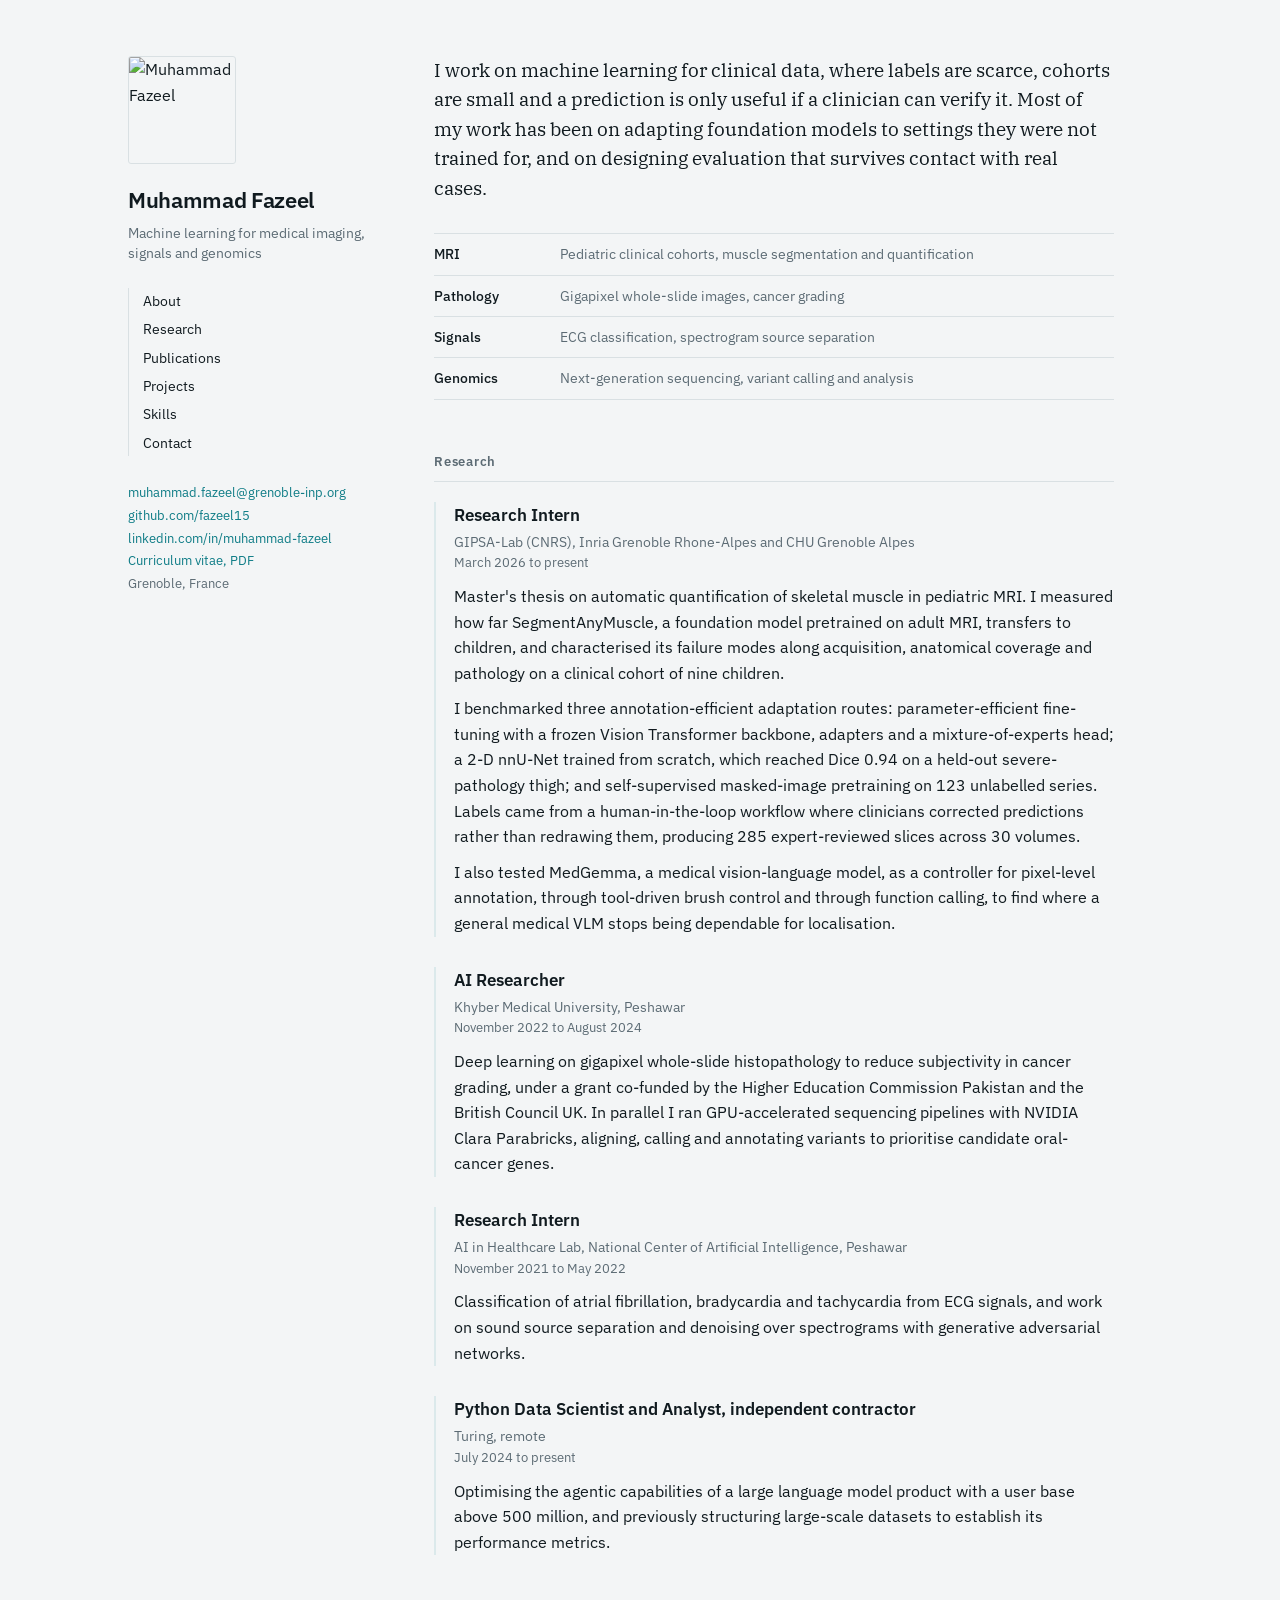
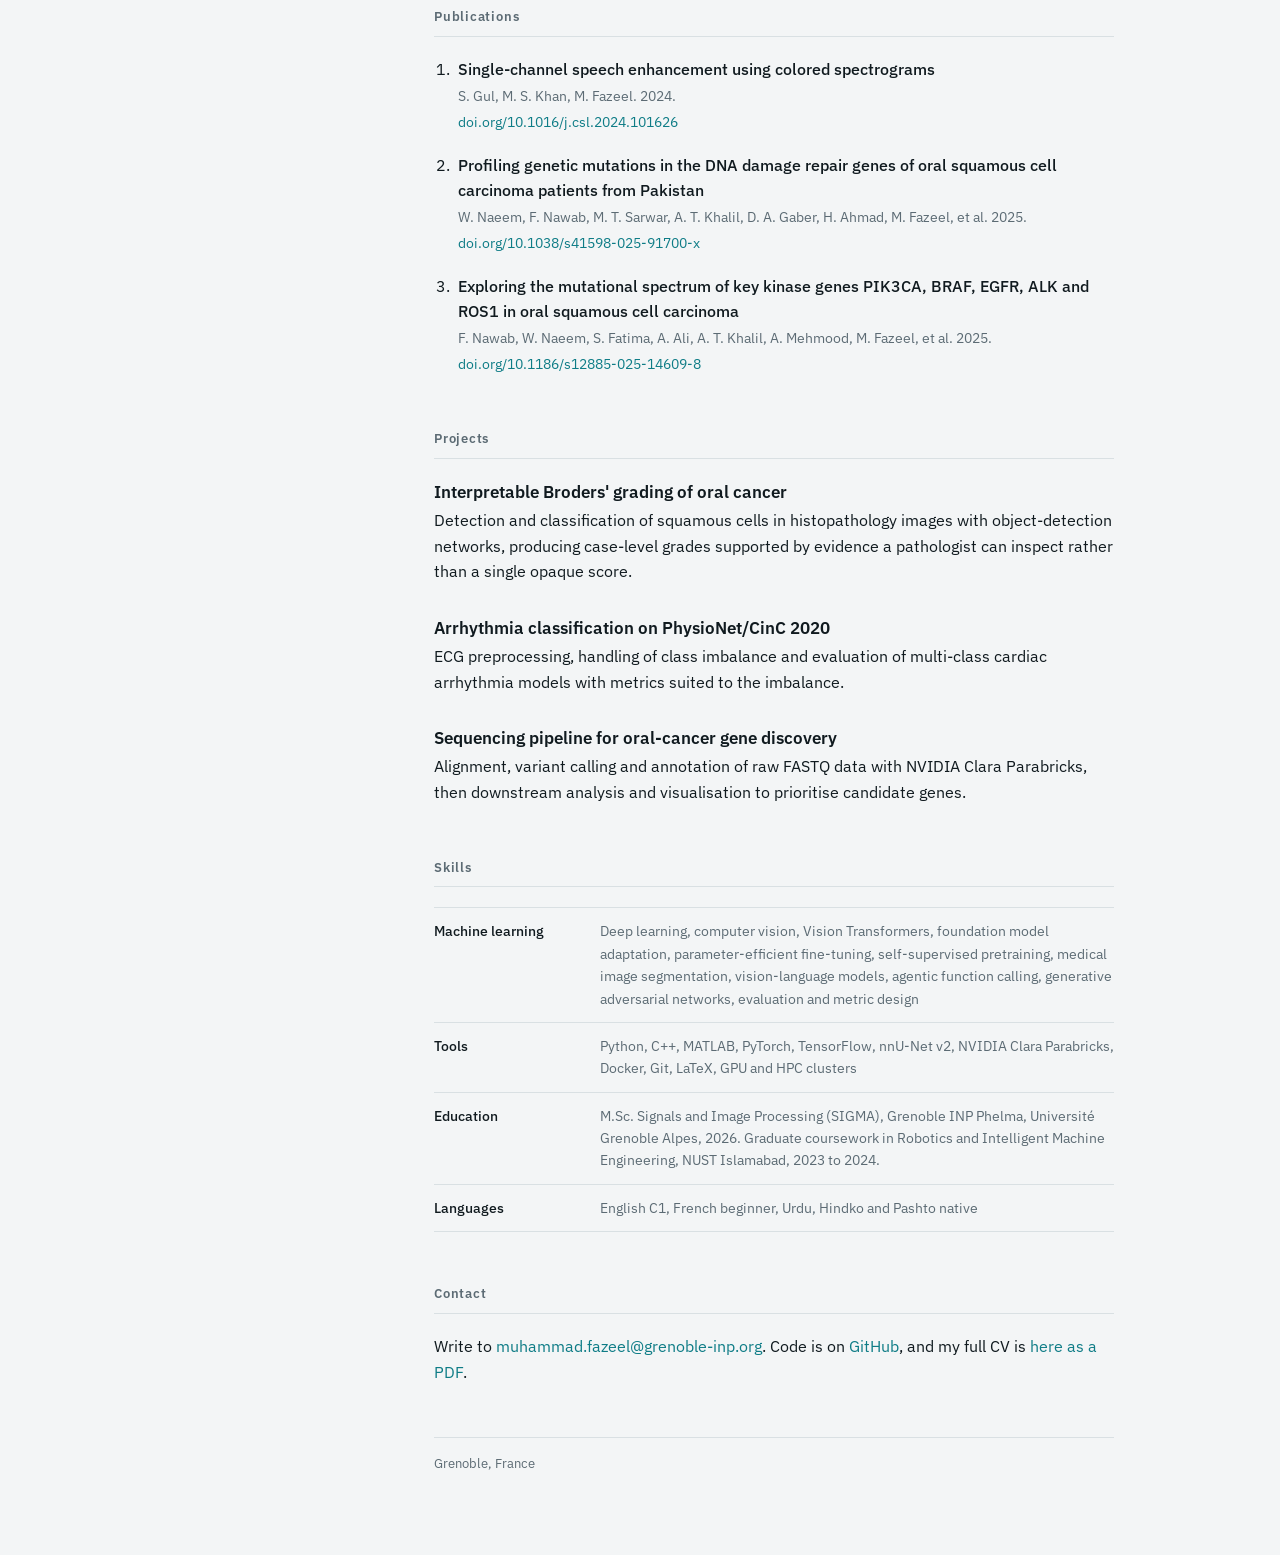
==== index.html @ aa350c7e "Add files via upload" ====
<!DOCTYPE html>
<html lang="en">
<head>
<meta charset="utf-8">
<meta name="viewport" content="width=device-width, initial-scale=1">
<title>Muhammad Fazeel</title>
<meta name="description" content="Muhammad Fazeel, machine learning researcher working on medical imaging, physiological signals and genomics.">
<link rel="icon" href="data:image/svg+xml,<svg xmlns='http://www.w3.org/2000/svg' viewBox='0 0 32 32'><rect width='32' height='32' rx='6' fill='%230e7c86'/><text x='16' y='22' font-family='system-ui' font-size='16' font-weight='600' fill='white' text-anchor='middle'>F</text></svg>">
<link rel="preconnect" href="https://fonts.googleapis.com">
<link rel="preconnect" href="https://fonts.gstatic.com" crossorigin>
<link href="https://fonts.googleapis.com/css2?family=IBM+Plex+Sans:wght@400;500;600&family=IBM+Plex+Serif:ital,wght@0,400;1,400&display=swap" rel="stylesheet">
<link rel="stylesheet" href="style.css">
</head>
<body>
<a class="skip" href="#main">Skip to content</a>

<div class="shell">

  <aside class="rail">
    <img class="portrait" src="assets/profile.png" alt="Muhammad Fazeel">
    <h1>Muhammad Fazeel</h1>
    <p class="role">Machine learning for medical imaging, signals and genomics</p>

    <nav aria-label="Sections">
      <a href="#about">About</a>
      <a href="#research">Research</a>
      <a href="#publications">Publications</a>
      <a href="#projects">Projects</a>
      <a href="#skills">Skills</a>
      <a href="#contact">Contact</a>
    </nav>

    <ul class="links">
      <li><a href="mailto:muhammad.fazeel@grenoble-inp.org">muhammad.fazeel@grenoble-inp.org</a></li>
      <li><a href="https://github.com/fazeel15">github.com/fazeel15</a></li>
      <li><a href="https://www.linkedin.com/in/muhammad-fazeel">linkedin.com/in/muhammad-fazeel</a></li>
      <li><a href="assets/CV_Muhammad_Fazeel.pdf">Curriculum vitae, PDF</a></li>
      <li class="place">Grenoble, France</li>
    </ul>
  </aside>

  <main id="main">

    <section id="about">
      <p class="lead">I work on machine learning for clinical data, where labels are scarce, cohorts are small and a prediction is only useful if a clinician can verify it. Most of my work has been on adapting foundation models to settings they were not trained for, and on designing evaluation that survives contact with real cases.</p>

      <dl class="modalities">
        <div><dt>MRI</dt><dd>Pediatric clinical cohorts, muscle segmentation and quantification</dd></div>
        <div><dt>Pathology</dt><dd>Gigapixel whole-slide images, cancer grading</dd></div>
        <div><dt>Signals</dt><dd>ECG classification, spectrogram source separation</dd></div>
        <div><dt>Genomics</dt><dd>Next-generation sequencing, variant calling and analysis</dd></div>
      </dl>
    </section>

    <section id="research">
      <h2>Research</h2>

      <article class="entry">
        <header>
          <h3>Research Intern</h3>
          <p class="where">GIPSA-Lab (CNRS), Inria Grenoble Rhone-Alpes and CHU Grenoble Alpes</p>
          <p class="when">March 2026 to present</p>
        </header>
        <p>Master's thesis on automatic quantification of skeletal muscle in pediatric MRI. I measured how far SegmentAnyMuscle, a foundation model pretrained on adult MRI, transfers to children, and characterised its failure modes along acquisition, anatomical coverage and pathology on a clinical cohort of nine children.</p>
        <p>I benchmarked three annotation-efficient adaptation routes: parameter-efficient fine-tuning with a frozen Vision Transformer backbone, adapters and a mixture-of-experts head; a 2-D nnU-Net trained from scratch, which reached Dice 0.94 on a held-out severe-pathology thigh; and self-supervised masked-image pretraining on 123 unlabelled series. Labels came from a human-in-the-loop workflow where clinicians corrected predictions rather than redrawing them, producing 285 expert-reviewed slices across 30 volumes.</p>
        <p>I also tested MedGemma, a medical vision-language model, as a controller for pixel-level annotation, through tool-driven brush control and through function calling, to find where a general medical VLM stops being dependable for localisation.</p>
      </article>

      <article class="entry">
        <header>
          <h3>AI Researcher</h3>
          <p class="where">Khyber Medical University, Peshawar</p>
          <p class="when">November 2022 to August 2024</p>
        </header>
        <p>Deep learning on gigapixel whole-slide histopathology to reduce subjectivity in cancer grading, under a grant co-funded by the Higher Education Commission Pakistan and the British Council UK. In parallel I ran GPU-accelerated sequencing pipelines with NVIDIA Clara Parabricks, aligning, calling and annotating variants to prioritise candidate oral-cancer genes.</p>
      </article>

      <article class="entry">
        <header>
          <h3>Research Intern</h3>
          <p class="where">AI in Healthcare Lab, National Center of Artificial Intelligence, Peshawar</p>
          <p class="when">November 2021 to May 2022</p>
        </header>
        <p>Classification of atrial fibrillation, bradycardia and tachycardia from ECG signals, and work on sound source separation and denoising over spectrograms with generative adversarial networks.</p>
      </article>

      <article class="entry">
        <header>
          <h3>Python Data Scientist and Analyst, independent contractor</h3>
          <p class="where">Turing, remote</p>
          <p class="when">July 2024 to present</p>
        </header>
        <p>Optimising the agentic capabilities of a large language model product with a user base above 500 million, and previously structuring large-scale datasets to establish its performance metrics.</p>
      </article>
    </section>

    <section id="publications">
      <h2>Publications</h2>
      <ol class="pubs">
        <li>
          <p class="title">Single-channel speech enhancement using colored spectrograms</p>
          <p class="meta">S. Gul, M. S. Khan, M. Fazeel. 2024.</p>
          <a href="https://doi.org/10.1016/j.csl.2024.101626">doi.org/10.1016/j.csl.2024.101626</a>
        </li>
        <li>
          <p class="title">Profiling genetic mutations in the DNA damage repair genes of oral squamous cell carcinoma patients from Pakistan</p>
          <p class="meta">W. Naeem, F. Nawab, M. T. Sarwar, A. T. Khalil, D. A. Gaber, H. Ahmad, M. Fazeel, et al. 2025.</p>
          <a href="https://doi.org/10.1038/s41598-025-91700-x">doi.org/10.1038/s41598-025-91700-x</a>
        </li>
        <li>
          <p class="title">Exploring the mutational spectrum of key kinase genes PIK3CA, BRAF, EGFR, ALK and ROS1 in oral squamous cell carcinoma</p>
          <p class="meta">F. Nawab, W. Naeem, S. Fatima, A. Ali, A. T. Khalil, A. Mehmood, M. Fazeel, et al. 2025.</p>
          <a href="https://doi.org/10.1186/s12885-025-14609-8">doi.org/10.1186/s12885-025-14609-8</a>
        </li>
      </ol>
    </section>

    <section id="projects">
      <h2>Projects</h2>
      <div class="entry">
        <h3>Interpretable Broders' grading of oral cancer</h3>
        <p>Detection and classification of squamous cells in histopathology images with object-detection networks, producing case-level grades supported by evidence a pathologist can inspect rather than a single opaque score.</p>
      </div>
      <div class="entry">
        <h3>Arrhythmia classification on PhysioNet/CinC 2020</h3>
        <p>ECG preprocessing, handling of class imbalance and evaluation of multi-class cardiac arrhythmia models with metrics suited to the imbalance.</p>
      </div>
      <div class="entry">
        <h3>Sequencing pipeline for oral-cancer gene discovery</h3>
        <p>Alignment, variant calling and annotation of raw FASTQ data with NVIDIA Clara Parabricks, then downstream analysis and visualisation to prioritise candidate genes.</p>
      </div>
    </section>

    <section id="skills">
      <h2>Skills</h2>
      <dl class="skills">
        <div>
          <dt>Machine learning</dt>
          <dd>Deep learning, computer vision, Vision Transformers, foundation model adaptation, parameter-efficient fine-tuning, self-supervised pretraining, medical image segmentation, vision-language models, agentic function calling, generative adversarial networks, evaluation and metric design</dd>
        </div>
        <div>
          <dt>Tools</dt>
          <dd>Python, C++, MATLAB, PyTorch, TensorFlow, nnU-Net v2, NVIDIA Clara Parabricks, Docker, Git, LaTeX, GPU and HPC clusters</dd>
        </div>
        <div>
          <dt>Education</dt>
          <dd>M.Sc. Signals and Image Processing (SIGMA), Grenoble INP Phelma, Université Grenoble Alpes, 2026. Graduate coursework in Robotics and Intelligent Machine Engineering, NUST Islamabad, 2023 to 2024.</dd>
        </div>
        <div>
          <dt>Languages</dt>
          <dd>English C1, French beginner, Urdu, Hindko and Pashto native</dd>
        </div>
      </dl>
    </section>

    <section id="contact">
      <h2>Contact</h2>
      <p>Write to <a href="mailto:muhammad.fazeel@grenoble-inp.org">muhammad.fazeel@grenoble-inp.org</a>. Code is on <a href="https://github.com/fazeel15">GitHub</a>, and my full CV is <a href="assets/CV_Muhammad_Fazeel.pdf">here as a PDF</a>.</p>
    </section>

    <footer>
      <p>Grenoble, France</p>
    </footer>

  </main>
</div>
</body>
</html>
---- style.css ----
:root {
  --bg: #f3f5f6;
  --surface: #ffffff;
  --ink: #101a1f;
  --muted: #5c6b74;
  --line: #d9e0e3;
  --accent: #0e7c86;
  --accent-wash: rgba(14, 124, 134, 0.10);
  --measure: 68ch;
}

@media (prefers-color-scheme: dark) {
  :root {
    --bg: #0c1216;
    --surface: #121b21;
    --ink: #e4ecf0;
    --muted: #92a3ad;
    --line: #1e2a32;
    --accent: #45bec4;
    --accent-wash: rgba(69, 190, 196, 0.12);
  }
}

* { box-sizing: border-box; }

html { scroll-behavior: smooth; }
@media (prefers-reduced-motion: reduce) { html { scroll-behavior: auto; } }

body {
  margin: 0;
  background: var(--bg);
  color: var(--ink);
  font-family: "IBM Plex Sans", system-ui, -apple-system, "Segoe UI", sans-serif;
  font-size: 16px;
  line-height: 1.6;
  -webkit-font-smoothing: antialiased;
}

a { color: var(--accent); text-decoration: none; }
a:hover { text-decoration: underline; }
a:focus-visible, .skip:focus {
  outline: 2px solid var(--accent);
  outline-offset: 3px;
  border-radius: 2px;
}

.skip {
  position: absolute;
  left: -9999px;
}
.skip:focus {
  left: 12px;
  top: 12px;
  background: var(--surface);
  padding: 8px 12px;
  z-index: 10;
}

.shell {
  display: grid;
  grid-template-columns: 250px minmax(0, 1fr);
  gap: 56px;
  max-width: 1080px;
  margin: 0 auto;
  padding: 56px 28px 80px;
}

/* Rail */

.rail { position: sticky; top: 56px; align-self: start; }

.portrait {
  width: 108px;
  height: 108px;
  object-fit: cover;
  object-position: center 18%;
  border-radius: 3px;
  border: 1px solid var(--line);
  display: block;
  margin-bottom: 18px;
}

.rail h1 {
  font-size: 22px;
  font-weight: 600;
  letter-spacing: -0.015em;
  margin: 0 0 6px;
}

.rail .role {
  margin: 0 0 24px;
  color: var(--muted);
  font-size: 14px;
  line-height: 1.45;
}

.rail nav {
  display: flex;
  flex-direction: column;
  gap: 2px;
  border-left: 1px solid var(--line);
  padding-left: 14px;
  margin-bottom: 26px;
}
.rail nav a {
  color: var(--ink);
  font-size: 14px;
  padding: 2px 0;
}
.rail nav a:hover { color: var(--accent); text-decoration: none; }

.links {
  list-style: none;
  margin: 0;
  padding: 0;
  font-size: 13px;
  line-height: 1.75;
  word-break: break-word;
}
.links .place { color: var(--muted); }

/* Main */

main { max-width: var(--measure); }

section { margin-bottom: 52px; }

h2 {
  font-size: 13px;
  font-weight: 600;
  letter-spacing: 0.06em;
  color: var(--muted);
  margin: 0 0 20px;
  padding-bottom: 8px;
  border-bottom: 1px solid var(--line);
}

.lead {
  font-family: "IBM Plex Serif", Georgia, serif;
  font-size: 19px;
  line-height: 1.55;
  margin: 0 0 30px;
}

.modalities { margin: 0; }
.modalities > div {
  display: grid;
  grid-template-columns: 110px minmax(0, 1fr);
  gap: 16px;
  padding: 9px 0;
  border-top: 1px solid var(--line);
}
.modalities > div:last-child { border-bottom: 1px solid var(--line); }
.modalities dt { font-weight: 500; font-size: 14px; }
.modalities dd {
  margin: 0;
  color: var(--muted);
  font-size: 14px;
}

.entry { margin-bottom: 30px; }
.entry h3 {
  font-size: 17px;
  font-weight: 600;
  margin: 0 0 2px;
}
.entry .where { margin: 0; font-size: 14px; color: var(--muted); }
.entry .when {
  margin: 0 0 10px;
  font-size: 13px;
  color: var(--muted);
}
.entry p:not(.where):not(.when) { margin: 0 0 10px; }

#research .entry {
  border-left: 2px solid var(--accent-wash);
  padding-left: 18px;
}

.pubs { margin: 0; padding-left: 20px; }
.pubs li { margin-bottom: 18px; padding-left: 4px; }
.pubs .title { margin: 0; font-weight: 500; }
.pubs .meta { margin: 2px 0 2px; color: var(--muted); font-size: 14px; }
.pubs a { font-size: 14px; word-break: break-word; }

.skills { margin: 0; }
.skills > div {
  display: grid;
  grid-template-columns: 150px minmax(0, 1fr);
  gap: 16px;
  padding: 12px 0;
  border-top: 1px solid var(--line);
}
.skills > div:last-child { border-bottom: 1px solid var(--line); }
.skills dt { font-weight: 500; font-size: 14px; }
.skills dd { margin: 0; font-size: 14px; color: var(--muted); }

footer {
  border-top: 1px solid var(--line);
  padding-top: 16px;
  color: var(--muted);
  font-size: 13px;
}
footer p { margin: 0; }

@media (max-width: 800px) {
  .shell {
    grid-template-columns: 1fr;
    gap: 36px;
    padding: 32px 22px 56px;
  }
  .rail { position: static; }
  .rail nav {
    flex-direction: row;
    flex-wrap: wrap;
    gap: 6px 16px;
    border-left: 0;
    border-top: 1px solid var(--line);
    border-bottom: 1px solid var(--line);
    padding: 10px 0;
  }
  .modalities > div,
  .skills > div { grid-template-columns: 1fr; gap: 2px; }
  .lead { font-size: 17.5px; }
}
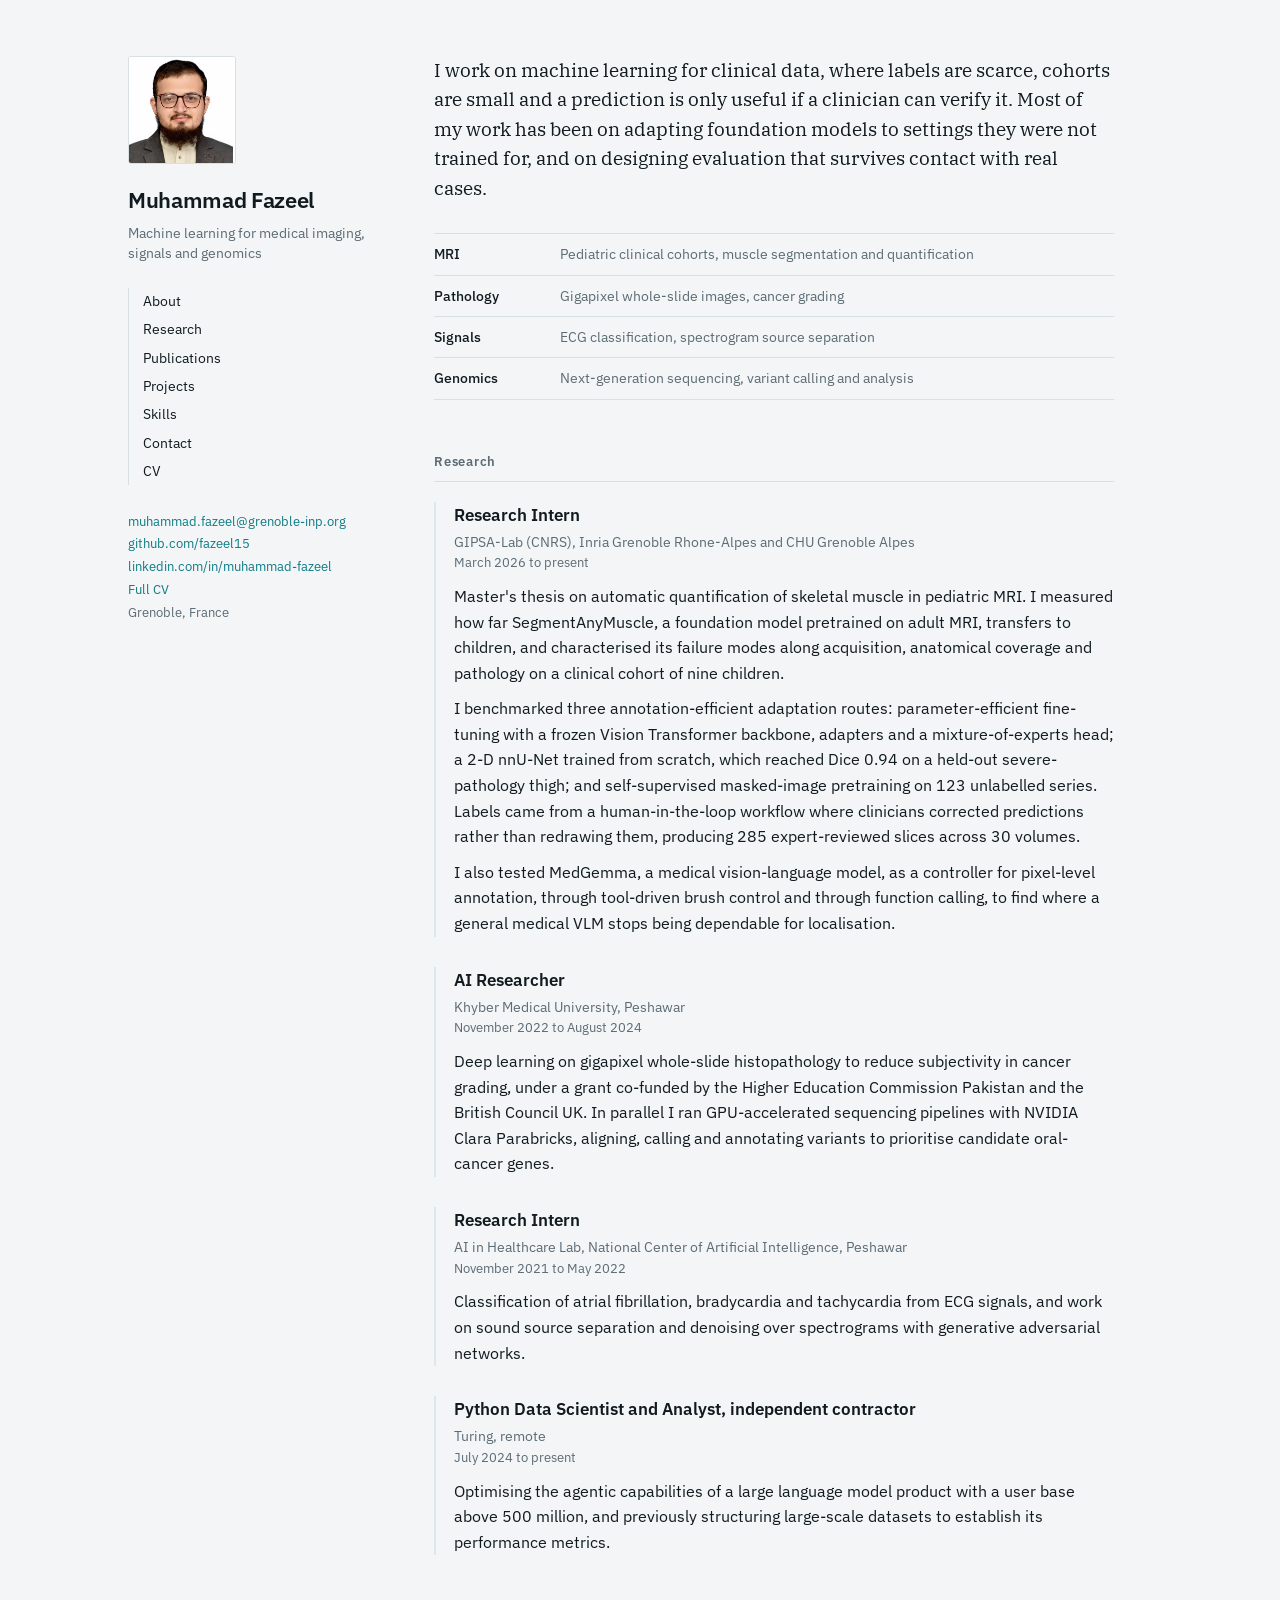
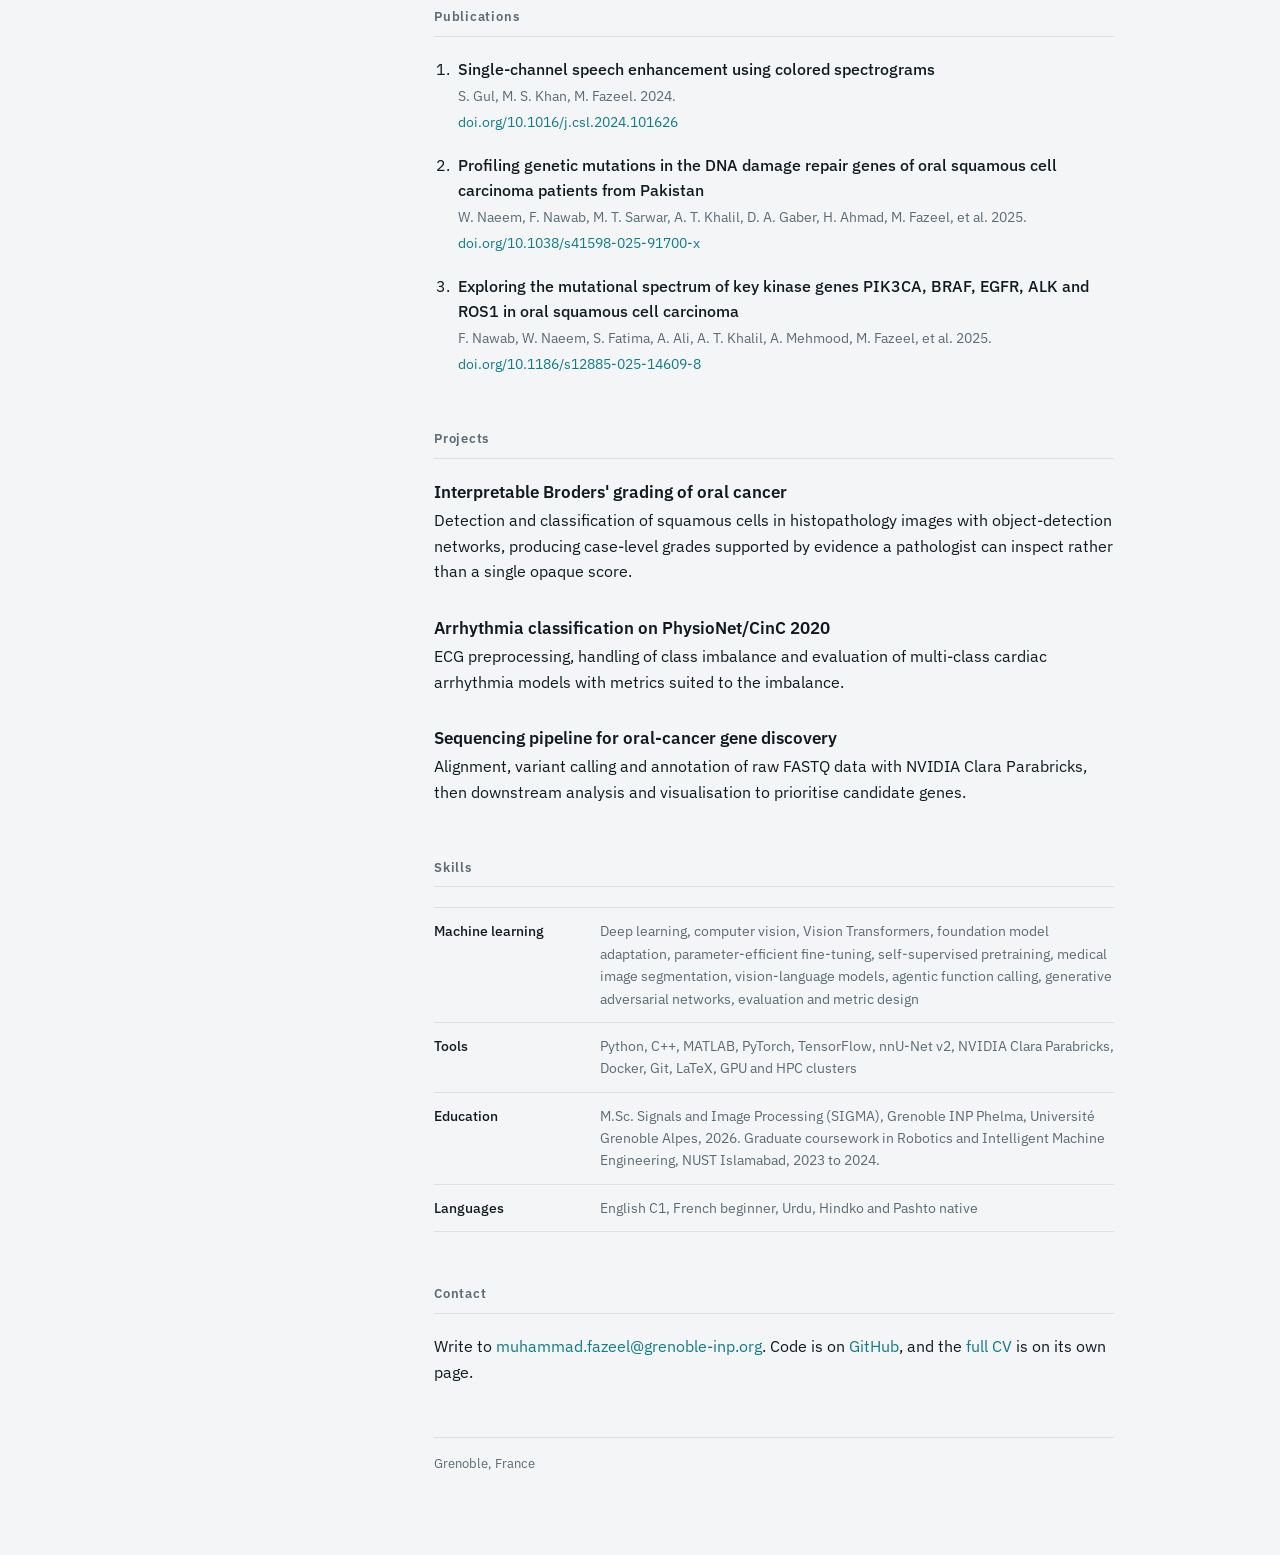
==== commit dd368935: "Add files via upload" ====
--- a/index.html
+++ b/index.html
@@ -17,7 +17,7 @@
 <div class="shell">
 
   <aside class="rail">
-    <img class="portrait" src="assets/profile.png" alt="Muhammad Fazeel">
+    <img class="portrait" src="profile.png" alt="Muhammad Fazeel">
     <h1>Muhammad Fazeel</h1>
     <p class="role">Machine learning for medical imaging, signals and genomics</p>
 
@@ -28,13 +28,14 @@
       <a href="#projects">Projects</a>
       <a href="#skills">Skills</a>
       <a href="#contact">Contact</a>
+      <a href="cv.html">CV</a>
     </nav>
 
     <ul class="links">
       <li><a href="mailto:muhammad.fazeel@grenoble-inp.org">muhammad.fazeel@grenoble-inp.org</a></li>
       <li><a href="https://github.com/fazeel15">github.com/fazeel15</a></li>
       <li><a href="https://www.linkedin.com/in/muhammad-fazeel">linkedin.com/in/muhammad-fazeel</a></li>
-      <li><a href="assets/CV_Muhammad_Fazeel.pdf">Curriculum vitae, PDF</a></li>
+      <li><a href="cv.html">Full CV</a></li>
       <li class="place">Grenoble, France</li>
     </ul>
   </aside>
@@ -155,7 +156,7 @@
 
     <section id="contact">
       <h2>Contact</h2>
-      <p>Write to <a href="mailto:muhammad.fazeel@grenoble-inp.org">muhammad.fazeel@grenoble-inp.org</a>. Code is on <a href="https://github.com/fazeel15">GitHub</a>, and my full CV is <a href="assets/CV_Muhammad_Fazeel.pdf">here as a PDF</a>.</p>
+      <p>Write to <a href="mailto:muhammad.fazeel@grenoble-inp.org">muhammad.fazeel@grenoble-inp.org</a>. Code is on <a href="https://github.com/fazeel15">GitHub</a>, and the <a href="cv.html">full CV</a> is on its own page.</p>
     </section>
 
     <footer>
--- a/style.css
+++ b/style.css
@@ -223,3 +223,92 @@
   .skills > div { grid-template-columns: 1fr; gap: 2px; }
   .lead { font-size: 17.5px; }
 }
+
+/* ---- CV page ---- */
+
+.paper {
+  max-width: 800px;
+  margin: 0 auto;
+  padding: 48px 28px 72px;
+}
+
+.back { margin: 0 0 28px; font-size: 13px; }
+
+.cv-head {
+  border-bottom: 2px solid var(--accent);
+  padding-bottom: 14px;
+  margin-bottom: 30px;
+}
+.cv-head h1 {
+  margin: 0;
+  font-size: 30px;
+  font-weight: 600;
+  letter-spacing: -0.02em;
+}
+.cv-head .role { margin: 4px 0 12px; color: var(--muted); font-size: 15px; }
+
+.cv-contact {
+  list-style: none;
+  display: flex;
+  flex-wrap: wrap;
+  gap: 4px 20px;
+  margin: 0;
+  padding: 0;
+  font-size: 13.5px;
+  color: var(--muted);
+}
+
+.cv-page main { max-width: none; }
+.cv-page section { margin-bottom: 38px; }
+
+.cv-entry { margin-bottom: 22px; }
+.cv-entry-head {
+  display: flex;
+  justify-content: space-between;
+  align-items: baseline;
+  gap: 18px;
+  flex-wrap: wrap;
+}
+.cv-entry h3 {
+  font-size: 16.5px;
+  font-weight: 600;
+  margin: 0;
+}
+.cv-entry .when { margin: 0; font-size: 13px; color: var(--muted); white-space: nowrap; }
+.cv-entry .where { margin: 2px 0 8px; font-size: 14px; color: var(--muted); }
+.cv-entry ul { margin: 0; padding-left: 18px; }
+.cv-entry li { margin-bottom: 6px; }
+.cv-entry > p { margin: 4px 0 0; }
+
+.certs { margin: 0; padding-left: 18px; }
+.certs li { margin-bottom: 5px; }
+
+.print-hint {
+  margin-top: 36px;
+  padding-top: 14px;
+  border-top: 1px solid var(--line);
+  font-size: 13px;
+  color: var(--muted);
+}
+
+@media (max-width: 800px) {
+  .paper { padding: 28px 22px 48px; }
+  .cv-head h1 { font-size: 25px; }
+}
+
+@media print {
+  :root {
+    --bg: #ffffff;
+    --surface: #ffffff;
+    --ink: #000000;
+    --muted: #444444;
+    --line: #bbbbbb;
+    --accent: #0e7c86;
+  }
+  body { font-size: 10.5pt; line-height: 1.4; }
+  .paper { max-width: none; padding: 0; }
+  .back, .print-hint, .skip { display: none; }
+  a { color: #000; }
+  section, .cv-entry { break-inside: avoid; }
+  h2 { break-after: avoid; }
+}
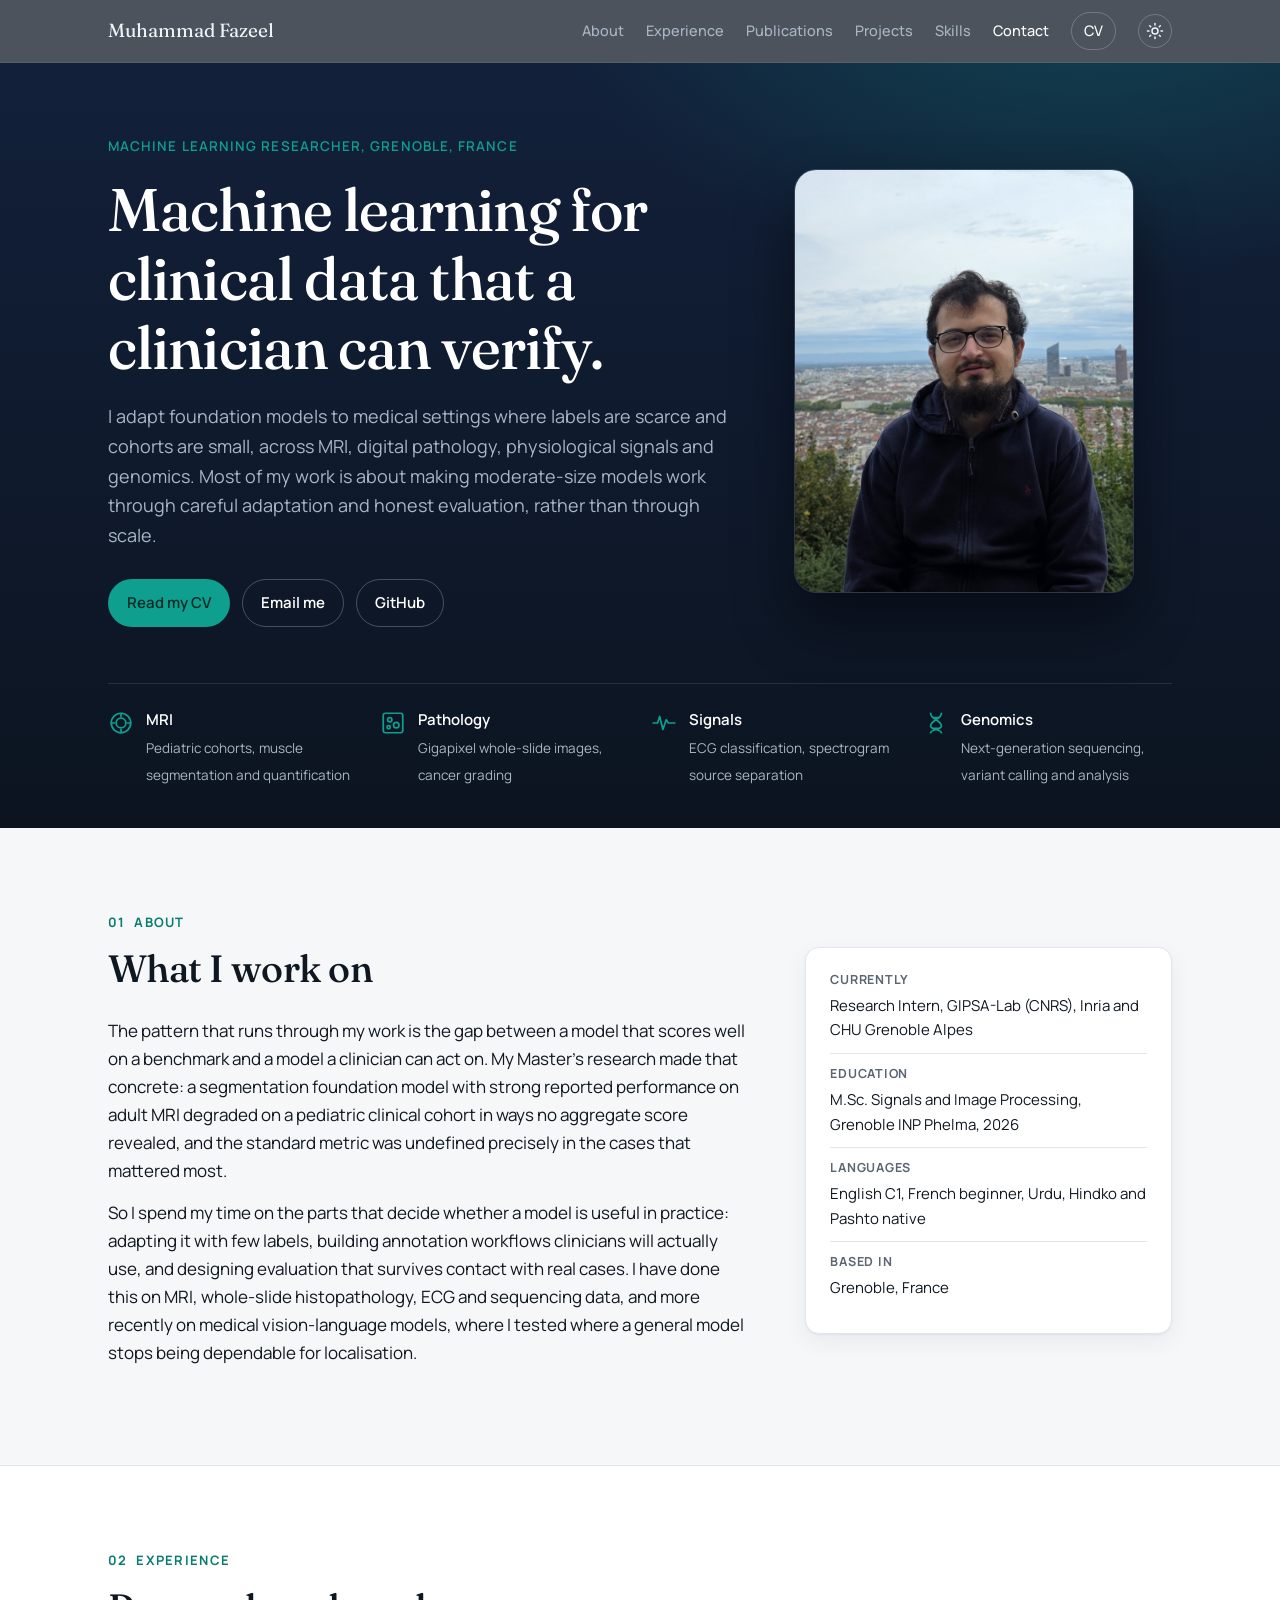
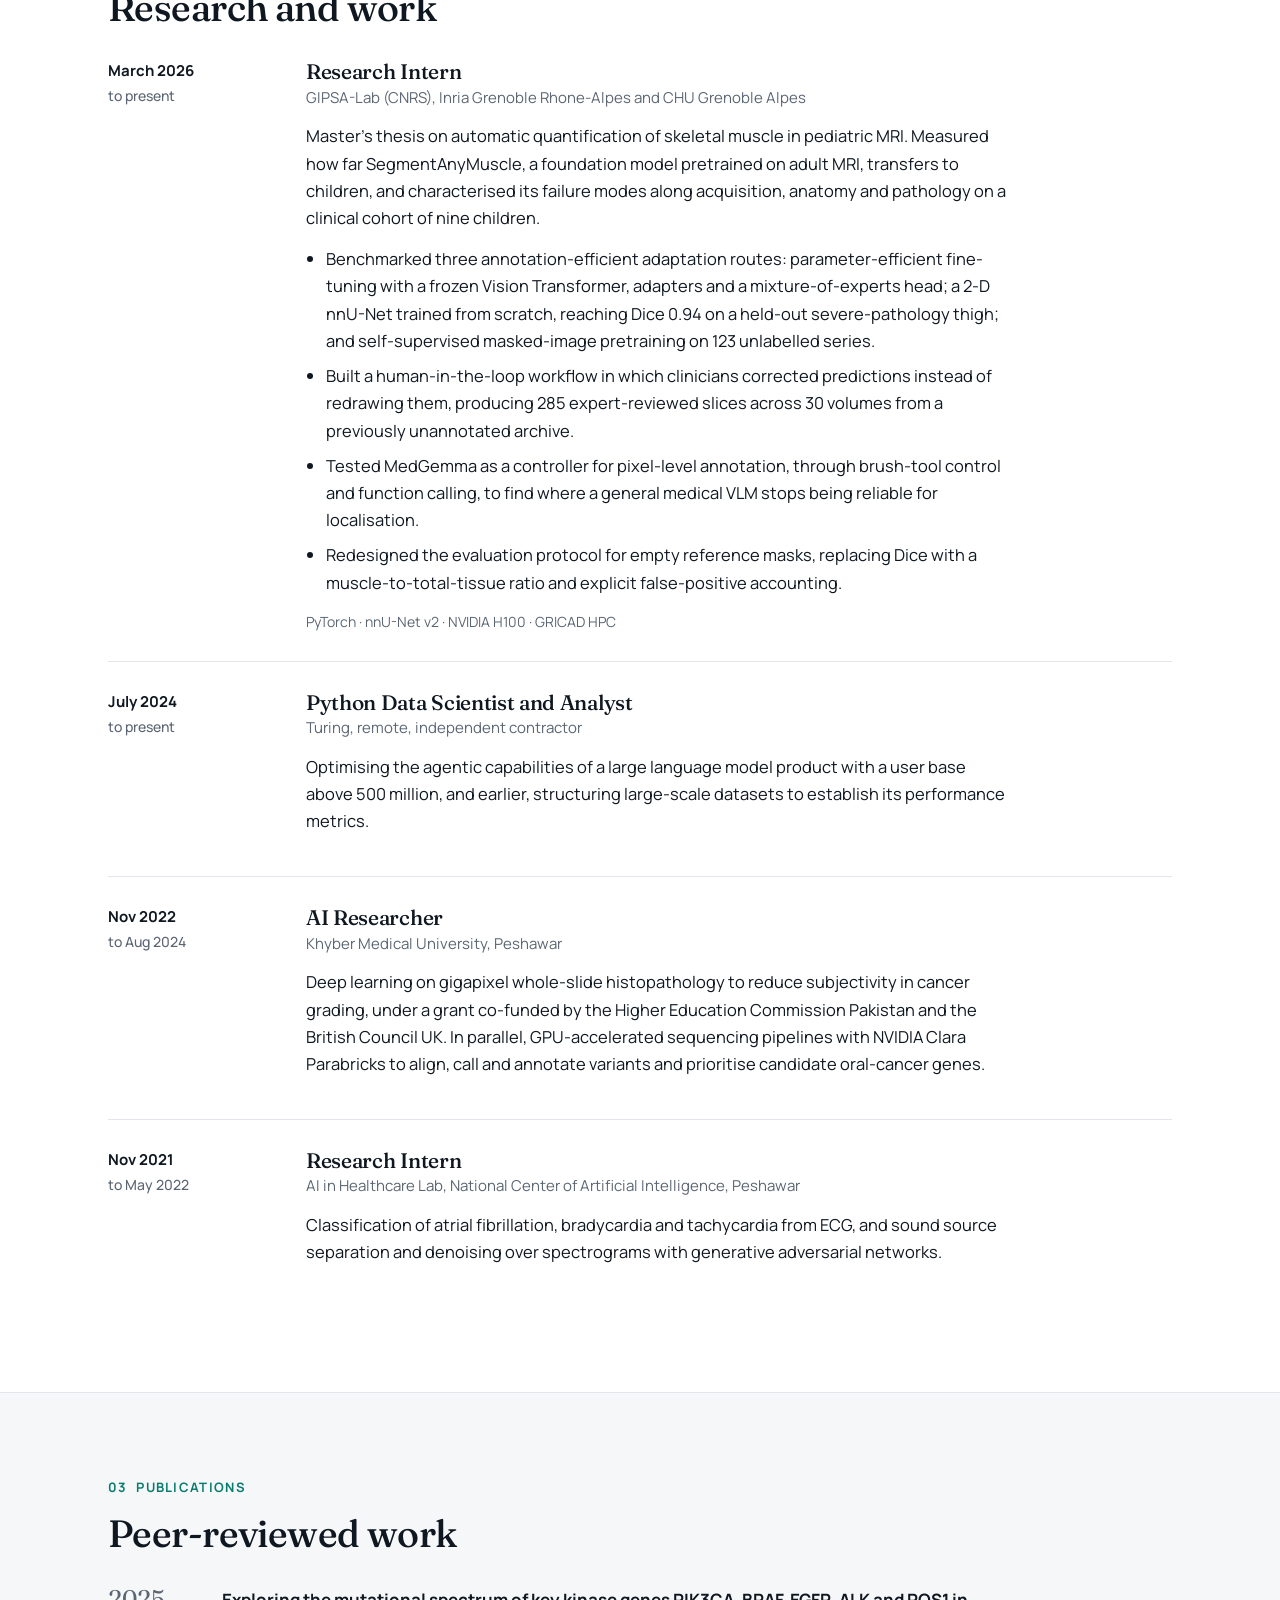
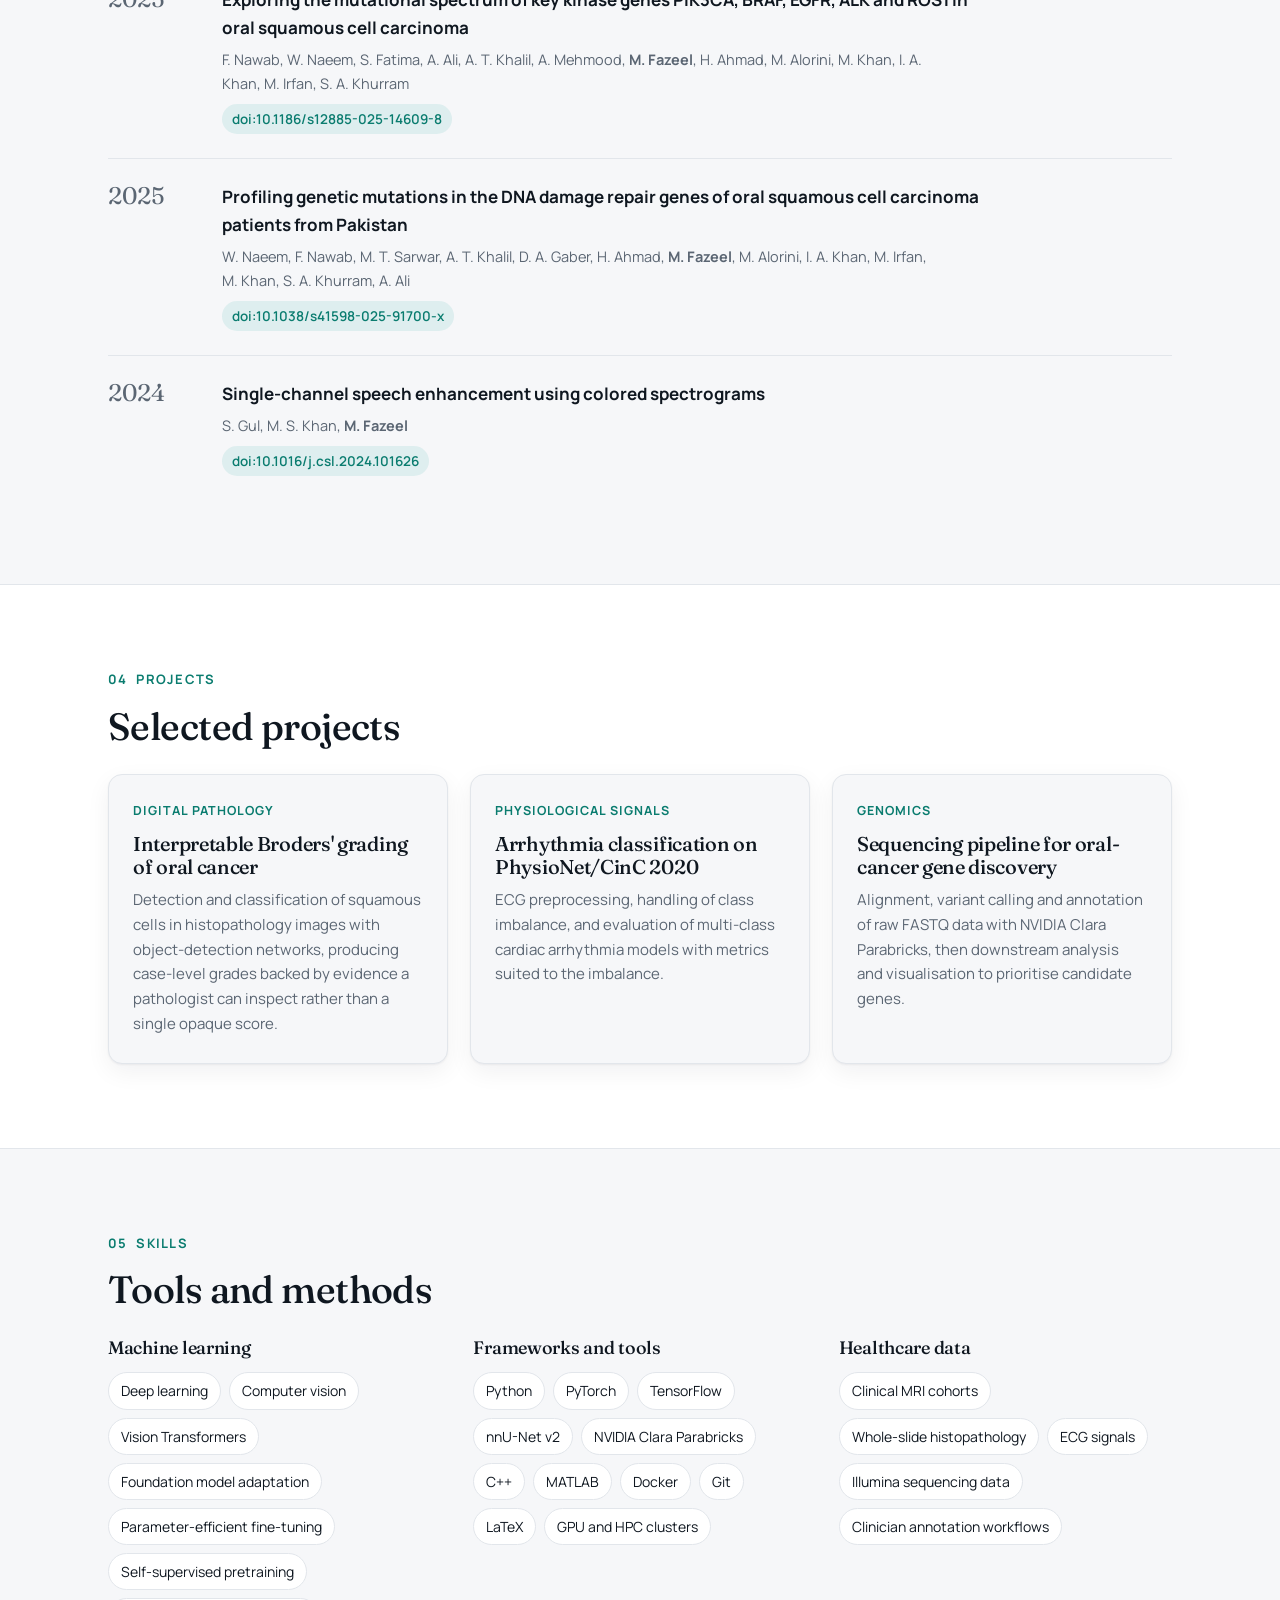
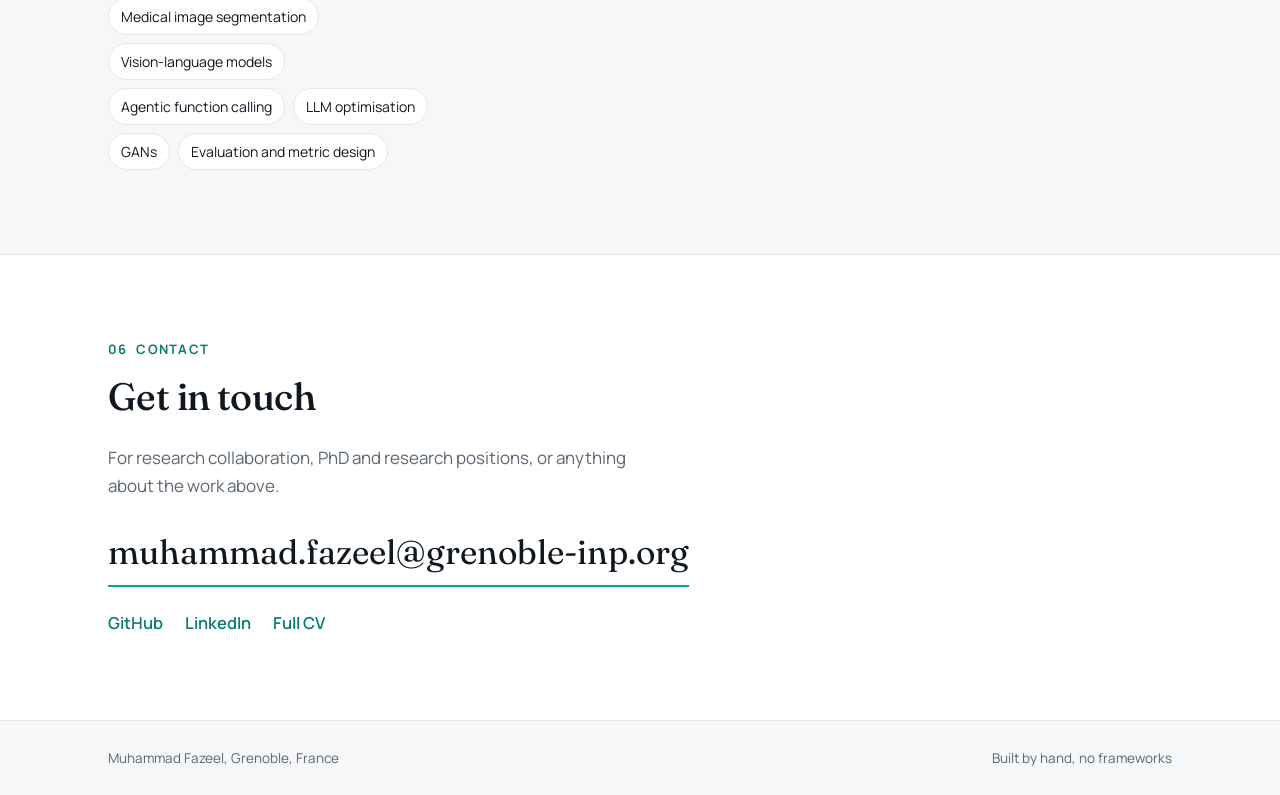
==== commit 8c1e2bc1: "Add files via upload" ====
--- a/index.html
+++ b/index.html
@@ -5,165 +5,265 @@
 <meta name="viewport" content="width=device-width, initial-scale=1">
 <title>Muhammad Fazeel</title>
 <meta name="description" content="Muhammad Fazeel, machine learning researcher working on medical imaging, physiological signals and genomics.">
-<link rel="icon" href="data:image/svg+xml,<svg xmlns='http://www.w3.org/2000/svg' viewBox='0 0 32 32'><rect width='32' height='32' rx='6' fill='%230e7c86'/><text x='16' y='22' font-family='system-ui' font-size='16' font-weight='600' fill='white' text-anchor='middle'>F</text></svg>">
+<meta property="og:title" content="Muhammad Fazeel">
+<meta property="og:description" content="Machine learning for clinical data: MRI, digital pathology, ECG and genomics.">
+<meta property="og:image" content="https://fazeel15.github.io/profile.jpg">
+<link rel="icon" href="data:image/svg+xml,<svg xmlns='http://www.w3.org/2000/svg' viewBox='0 0 32 32'><rect width='32' height='32' rx='7' fill='%230f9f8f'/><text x='16' y='22' font-family='system-ui' font-size='17' font-weight='700' fill='white' text-anchor='middle'>F</text></svg>">
 <link rel="preconnect" href="https://fonts.googleapis.com">
 <link rel="preconnect" href="https://fonts.gstatic.com" crossorigin>
-<link href="https://fonts.googleapis.com/css2?family=IBM+Plex+Sans:wght@400;500;600&family=IBM+Plex+Serif:ital,wght@0,400;1,400&display=swap" rel="stylesheet">
+<link href="https://fonts.googleapis.com/css2?family=Fraunces:opsz,wght@9..144,400;9..144,500;9..144,600&family=Manrope:wght@400;500;600;700&display=swap" rel="stylesheet">
 <link rel="stylesheet" href="style.css">
+<script>
+  // Apply saved theme before paint to avoid a flash
+  try { var t = localStorage.getItem('theme'); if (t) document.documentElement.setAttribute('data-theme', t); } catch (e) {}
+</script>
 </head>
 <body>
-<a class="skip" href="#main">Skip to content</a>
-
-<div class="shell">
-
-  <aside class="rail">
-    <img class="portrait" src="profile.png" alt="Muhammad Fazeel">
-    <h1>Muhammad Fazeel</h1>
-    <p class="role">Machine learning for medical imaging, signals and genomics</p>
-
-    <nav aria-label="Sections">
+<a class="skip" href="#about">Skip to content</a>
+
+<header class="top">
+  <div class="wrap top-inner">
+    <a class="brand" href="#top">Muhammad Fazeel</a>
+    <button class="menu-btn" aria-expanded="false" aria-controls="nav" aria-label="Menu">
+      <span></span><span></span>
+    </button>
+    <nav id="nav" class="nav">
       <a href="#about">About</a>
-      <a href="#research">Research</a>
+      <a href="#experience">Experience</a>
       <a href="#publications">Publications</a>
       <a href="#projects">Projects</a>
       <a href="#skills">Skills</a>
       <a href="#contact">Contact</a>
-      <a href="cv.html">CV</a>
+      <a class="nav-cv" href="cv.html">CV</a>
+      <button class="theme-btn" aria-label="Toggle dark mode" title="Toggle theme">
+        <svg class="sun" viewBox="0 0 24 24" width="18" height="18" fill="none" stroke="currentColor" stroke-width="2" stroke-linecap="round"><circle cx="12" cy="12" r="4"/><path d="M12 2v2M12 20v2M4.9 4.9l1.4 1.4M17.7 17.7l1.4 1.4M2 12h2M20 12h2M4.9 19.1l1.4-1.4M17.7 6.3l1.4-1.4"/></svg>
+        <svg class="moon" viewBox="0 0 24 24" width="18" height="18" fill="none" stroke="currentColor" stroke-width="2" stroke-linecap="round"><path d="M21 12.8A9 9 0 1 1 11.2 3a7 7 0 0 0 9.8 9.8z"/></svg>
+      </button>
     </nav>
-
-    <ul class="links">
-      <li><a href="mailto:muhammad.fazeel@grenoble-inp.org">muhammad.fazeel@grenoble-inp.org</a></li>
-      <li><a href="https://github.com/fazeel15">github.com/fazeel15</a></li>
-      <li><a href="https://www.linkedin.com/in/muhammad-fazeel">linkedin.com/in/muhammad-fazeel</a></li>
-      <li><a href="cv.html">Full CV</a></li>
-      <li class="place">Grenoble, France</li>
+  </div>
+</header>
+
+<section class="hero" id="top">
+  <div class="wrap hero-grid">
+    <div class="hero-text">
+      <p class="eyebrow">Machine learning researcher, Grenoble, France</p>
+      <h1>Machine learning for clinical data that a clinician can verify.</h1>
+      <p class="hero-p">I adapt foundation models to medical settings where labels are scarce and cohorts are small, across MRI, digital pathology, physiological signals and genomics. Most of my work is about making moderate-size models work through careful adaptation and honest evaluation, rather than through scale.</p>
+      <div class="actions">
+        <a class="btn btn-primary" href="cv.html">Read my CV</a>
+        <a class="btn btn-ghost" href="mailto:muhammad.fazeel@grenoble-inp.org">Email me</a>
+        <a class="btn btn-ghost" href="https://github.com/fazeel15">GitHub</a>
+      </div>
+    </div>
+    <figure class="hero-photo">
+      <img src="profile.jpg" alt="Muhammad Fazeel" width="800" height="1000">
+    </figure>
+  </div>
+
+  <div class="wrap">
+    <ul class="modalities">
+      <li>
+        <svg viewBox="0 0 24 24" aria-hidden="true"><circle cx="12" cy="12" r="9"/><circle cx="12" cy="12" r="4.5"/><path d="M12 3v3M12 18v3M3 12h3M18 12h3"/></svg>
+        <div><b>MRI</b><span>Pediatric cohorts, muscle segmentation and quantification</span></div>
+      </li>
+      <li>
+        <svg viewBox="0 0 24 24" aria-hidden="true"><rect x="3" y="3" width="18" height="18" rx="2"/><circle cx="9" cy="9" r="2"/><circle cx="15" cy="14" r="2.5"/><circle cx="8" cy="16" r="1.5"/></svg>
+        <div><b>Pathology</b><span>Gigapixel whole-slide images, cancer grading</span></div>
+      </li>
+      <li>
+        <svg viewBox="0 0 24 24" aria-hidden="true"><path d="M2 12h4l2-6 3 12 3-9 2 3h6"/></svg>
+        <div><b>Signals</b><span>ECG classification, spectrogram source separation</span></div>
+      </li>
+      <li>
+        <svg viewBox="0 0 24 24" aria-hidden="true"><path d="M7 3c0 6 10 6 10 12M17 3c0 6-10 6-10 12M7 21c0-3 10-3 10-6M17 21c0-3-10-3-10-6M9 7h6M9 17h6"/></svg>
+        <div><b>Genomics</b><span>Next-generation sequencing, variant calling and analysis</span></div>
+      </li>
     </ul>
-  </aside>
-
-  <main id="main">
-
-    <section id="about">
-      <p class="lead">I work on machine learning for clinical data, where labels are scarce, cohorts are small and a prediction is only useful if a clinician can verify it. Most of my work has been on adapting foundation models to settings they were not trained for, and on designing evaluation that survives contact with real cases.</p>
-
-      <dl class="modalities">
-        <div><dt>MRI</dt><dd>Pediatric clinical cohorts, muscle segmentation and quantification</dd></div>
-        <div><dt>Pathology</dt><dd>Gigapixel whole-slide images, cancer grading</dd></div>
-        <div><dt>Signals</dt><dd>ECG classification, spectrogram source separation</dd></div>
-        <div><dt>Genomics</dt><dd>Next-generation sequencing, variant calling and analysis</dd></div>
-      </dl>
-    </section>
-
-    <section id="research">
-      <h2>Research</h2>
-
-      <article class="entry">
-        <header>
-          <h3>Research Intern</h3>
-          <p class="where">GIPSA-Lab (CNRS), Inria Grenoble Rhone-Alpes and CHU Grenoble Alpes</p>
-          <p class="when">March 2026 to present</p>
-        </header>
-        <p>Master's thesis on automatic quantification of skeletal muscle in pediatric MRI. I measured how far SegmentAnyMuscle, a foundation model pretrained on adult MRI, transfers to children, and characterised its failure modes along acquisition, anatomical coverage and pathology on a clinical cohort of nine children.</p>
-        <p>I benchmarked three annotation-efficient adaptation routes: parameter-efficient fine-tuning with a frozen Vision Transformer backbone, adapters and a mixture-of-experts head; a 2-D nnU-Net trained from scratch, which reached Dice 0.94 on a held-out severe-pathology thigh; and self-supervised masked-image pretraining on 123 unlabelled series. Labels came from a human-in-the-loop workflow where clinicians corrected predictions rather than redrawing them, producing 285 expert-reviewed slices across 30 volumes.</p>
-        <p>I also tested MedGemma, a medical vision-language model, as a controller for pixel-level annotation, through tool-driven brush control and through function calling, to find where a general medical VLM stops being dependable for localisation.</p>
-      </article>
-
-      <article class="entry">
-        <header>
-          <h3>AI Researcher</h3>
-          <p class="where">Khyber Medical University, Peshawar</p>
-          <p class="when">November 2022 to August 2024</p>
-        </header>
-        <p>Deep learning on gigapixel whole-slide histopathology to reduce subjectivity in cancer grading, under a grant co-funded by the Higher Education Commission Pakistan and the British Council UK. In parallel I ran GPU-accelerated sequencing pipelines with NVIDIA Clara Parabricks, aligning, calling and annotating variants to prioritise candidate oral-cancer genes.</p>
-      </article>
-
-      <article class="entry">
-        <header>
-          <h3>Research Intern</h3>
-          <p class="where">AI in Healthcare Lab, National Center of Artificial Intelligence, Peshawar</p>
-          <p class="when">November 2021 to May 2022</p>
-        </header>
-        <p>Classification of atrial fibrillation, bradycardia and tachycardia from ECG signals, and work on sound source separation and denoising over spectrograms with generative adversarial networks.</p>
-      </article>
-
-      <article class="entry">
-        <header>
-          <h3>Python Data Scientist and Analyst, independent contractor</h3>
-          <p class="where">Turing, remote</p>
-          <p class="when">July 2024 to present</p>
-        </header>
-        <p>Optimising the agentic capabilities of a large language model product with a user base above 500 million, and previously structuring large-scale datasets to establish its performance metrics.</p>
-      </article>
-    </section>
-
-    <section id="publications">
-      <h2>Publications</h2>
+  </div>
+</section>
+
+<main>
+
+  <section class="section" id="about">
+    <div class="wrap">
+      <p class="label">01 &nbsp;About</p>
+      <div class="two-col">
+        <div class="prose">
+          <h2>What I work on</h2>
+          <p>The pattern that runs through my work is the gap between a model that scores well on a benchmark and a model a clinician can act on. My Master's research made that concrete: a segmentation foundation model with strong reported performance on adult MRI degraded on a pediatric clinical cohort in ways no aggregate score revealed, and the standard metric was undefined precisely in the cases that mattered most.</p>
+          <p>So I spend my time on the parts that decide whether a model is useful in practice: adapting it with few labels, building annotation workflows clinicians will actually use, and designing evaluation that survives contact with real cases. I have done this on MRI, whole-slide histopathology, ECG and sequencing data, and more recently on medical vision-language models, where I tested where a general model stops being dependable for localisation.</p>
+        </div>
+        <aside class="facts">
+          <dl>
+            <div><dt>Currently</dt><dd>Research Intern, GIPSA-Lab (CNRS), Inria and CHU Grenoble Alpes</dd></div>
+            <div><dt>Education</dt><dd>M.Sc. Signals and Image Processing, Grenoble INP Phelma, 2026</dd></div>
+            <div><dt>Languages</dt><dd>English C1, French beginner, Urdu, Hindko and Pashto native</dd></div>
+            <div><dt>Based in</dt><dd>Grenoble, France</dd></div>
+          </dl>
+        </aside>
+      </div>
+    </div>
+  </section>
+
+  <section class="section alt" id="experience">
+    <div class="wrap">
+      <p class="label">02 &nbsp;Experience</p>
+      <h2>Research and work</h2>
+
+      <ol class="timeline">
+        <li>
+          <div class="tl-when">March 2026 <span>to present</span></div>
+          <div class="tl-body">
+            <h3>Research Intern</h3>
+            <p class="tl-where">GIPSA-Lab (CNRS), Inria Grenoble Rhone-Alpes and CHU Grenoble Alpes</p>
+            <p>Master's thesis on automatic quantification of skeletal muscle in pediatric MRI. Measured how far SegmentAnyMuscle, a foundation model pretrained on adult MRI, transfers to children, and characterised its failure modes along acquisition, anatomy and pathology on a clinical cohort of nine children.</p>
+            <ul>
+              <li>Benchmarked three annotation-efficient adaptation routes: parameter-efficient fine-tuning with a frozen Vision Transformer, adapters and a mixture-of-experts head; a 2-D nnU-Net trained from scratch, reaching Dice 0.94 on a held-out severe-pathology thigh; and self-supervised masked-image pretraining on 123 unlabelled series.</li>
+              <li>Built a human-in-the-loop workflow in which clinicians corrected predictions instead of redrawing them, producing 285 expert-reviewed slices across 30 volumes from a previously unannotated archive.</li>
+              <li>Tested MedGemma as a controller for pixel-level annotation, through brush-tool control and function calling, to find where a general medical VLM stops being reliable for localisation.</li>
+              <li>Redesigned the evaluation protocol for empty reference masks, replacing Dice with a muscle-to-total-tissue ratio and explicit false-positive accounting.</li>
+            </ul>
+            <p class="tl-tags">PyTorch · nnU-Net v2 · NVIDIA H100 · GRICAD HPC</p>
+          </div>
+        </li>
+
+        <li>
+          <div class="tl-when">July 2024 <span>to present</span></div>
+          <div class="tl-body">
+            <h3>Python Data Scientist and Analyst</h3>
+            <p class="tl-where">Turing, remote, independent contractor</p>
+            <p>Optimising the agentic capabilities of a large language model product with a user base above 500 million, and earlier, structuring large-scale datasets to establish its performance metrics.</p>
+          </div>
+        </li>
+
+        <li>
+          <div class="tl-when">Nov 2022 <span>to Aug 2024</span></div>
+          <div class="tl-body">
+            <h3>AI Researcher</h3>
+            <p class="tl-where">Khyber Medical University, Peshawar</p>
+            <p>Deep learning on gigapixel whole-slide histopathology to reduce subjectivity in cancer grading, under a grant co-funded by the Higher Education Commission Pakistan and the British Council UK. In parallel, GPU-accelerated sequencing pipelines with NVIDIA Clara Parabricks to align, call and annotate variants and prioritise candidate oral-cancer genes.</p>
+          </div>
+        </li>
+
+        <li>
+          <div class="tl-when">Nov 2021 <span>to May 2022</span></div>
+          <div class="tl-body">
+            <h3>Research Intern</h3>
+            <p class="tl-where">AI in Healthcare Lab, National Center of Artificial Intelligence, Peshawar</p>
+            <p>Classification of atrial fibrillation, bradycardia and tachycardia from ECG, and sound source separation and denoising over spectrograms with generative adversarial networks.</p>
+          </div>
+        </li>
+      </ol>
+    </div>
+  </section>
+
+  <section class="section" id="publications">
+    <div class="wrap">
+      <p class="label">03 &nbsp;Publications</p>
+      <h2>Peer-reviewed work</h2>
       <ol class="pubs">
         <li>
-          <p class="title">Single-channel speech enhancement using colored spectrograms</p>
-          <p class="meta">S. Gul, M. S. Khan, M. Fazeel. 2024.</p>
-          <a href="https://doi.org/10.1016/j.csl.2024.101626">doi.org/10.1016/j.csl.2024.101626</a>
-        </li>
-        <li>
-          <p class="title">Profiling genetic mutations in the DNA damage repair genes of oral squamous cell carcinoma patients from Pakistan</p>
-          <p class="meta">W. Naeem, F. Nawab, M. T. Sarwar, A. T. Khalil, D. A. Gaber, H. Ahmad, M. Fazeel, et al. 2025.</p>
-          <a href="https://doi.org/10.1038/s41598-025-91700-x">doi.org/10.1038/s41598-025-91700-x</a>
-        </li>
-        <li>
-          <p class="title">Exploring the mutational spectrum of key kinase genes PIK3CA, BRAF, EGFR, ALK and ROS1 in oral squamous cell carcinoma</p>
-          <p class="meta">F. Nawab, W. Naeem, S. Fatima, A. Ali, A. T. Khalil, A. Mehmood, M. Fazeel, et al. 2025.</p>
-          <a href="https://doi.org/10.1186/s12885-025-14609-8">doi.org/10.1186/s12885-025-14609-8</a>
+          <span class="pub-year">2025</span>
+          <div>
+            <p class="pub-title">Exploring the mutational spectrum of key kinase genes PIK3CA, BRAF, EGFR, ALK and ROS1 in oral squamous cell carcinoma</p>
+            <p class="pub-meta">F. Nawab, W. Naeem, S. Fatima, A. Ali, A. T. Khalil, A. Mehmood, <b>M. Fazeel</b>, H. Ahmad, M. Alorini, M. Khan, I. A. Khan, M. Irfan, S. A. Khurram</p>
+            <a class="doi" href="https://doi.org/10.1186/s12885-025-14609-8">doi:10.1186/s12885-025-14609-8</a>
+          </div>
+        </li>
+        <li>
+          <span class="pub-year">2025</span>
+          <div>
+            <p class="pub-title">Profiling genetic mutations in the DNA damage repair genes of oral squamous cell carcinoma patients from Pakistan</p>
+            <p class="pub-meta">W. Naeem, F. Nawab, M. T. Sarwar, A. T. Khalil, D. A. Gaber, H. Ahmad, <b>M. Fazeel</b>, M. Alorini, I. A. Khan, M. Irfan, M. Khan, S. A. Khurram, A. Ali</p>
+            <a class="doi" href="https://doi.org/10.1038/s41598-025-91700-x">doi:10.1038/s41598-025-91700-x</a>
+          </div>
+        </li>
+        <li>
+          <span class="pub-year">2024</span>
+          <div>
+            <p class="pub-title">Single-channel speech enhancement using colored spectrograms</p>
+            <p class="pub-meta">S. Gul, M. S. Khan, <b>M. Fazeel</b></p>
+            <a class="doi" href="https://doi.org/10.1016/j.csl.2024.101626">doi:10.1016/j.csl.2024.101626</a>
+          </div>
         </li>
       </ol>
-    </section>
-
-    <section id="projects">
-      <h2>Projects</h2>
-      <div class="entry">
-        <h3>Interpretable Broders' grading of oral cancer</h3>
-        <p>Detection and classification of squamous cells in histopathology images with object-detection networks, producing case-level grades supported by evidence a pathologist can inspect rather than a single opaque score.</p>
-      </div>
-      <div class="entry">
-        <h3>Arrhythmia classification on PhysioNet/CinC 2020</h3>
-        <p>ECG preprocessing, handling of class imbalance and evaluation of multi-class cardiac arrhythmia models with metrics suited to the imbalance.</p>
-      </div>
-      <div class="entry">
-        <h3>Sequencing pipeline for oral-cancer gene discovery</h3>
-        <p>Alignment, variant calling and annotation of raw FASTQ data with NVIDIA Clara Parabricks, then downstream analysis and visualisation to prioritise candidate genes.</p>
-      </div>
-    </section>
-
-    <section id="skills">
-      <h2>Skills</h2>
-      <dl class="skills">
+    </div>
+  </section>
+
+  <section class="section alt" id="projects">
+    <div class="wrap">
+      <p class="label">04 &nbsp;Projects</p>
+      <h2>Selected projects</h2>
+      <div class="cards">
+        <article class="card">
+          <p class="card-kicker">Digital pathology</p>
+          <h3>Interpretable Broders' grading of oral cancer</h3>
+          <p>Detection and classification of squamous cells in histopathology images with object-detection networks, producing case-level grades backed by evidence a pathologist can inspect rather than a single opaque score.</p>
+        </article>
+        <article class="card">
+          <p class="card-kicker">Physiological signals</p>
+          <h3>Arrhythmia classification on PhysioNet/CinC 2020</h3>
+          <p>ECG preprocessing, handling of class imbalance, and evaluation of multi-class cardiac arrhythmia models with metrics suited to the imbalance.</p>
+        </article>
+        <article class="card">
+          <p class="card-kicker">Genomics</p>
+          <h3>Sequencing pipeline for oral-cancer gene discovery</h3>
+          <p>Alignment, variant calling and annotation of raw FASTQ data with NVIDIA Clara Parabricks, then downstream analysis and visualisation to prioritise candidate genes.</p>
+        </article>
+      </div>
+    </div>
+  </section>
+
+  <section class="section" id="skills">
+    <div class="wrap">
+      <p class="label">05 &nbsp;Skills</p>
+      <h2>Tools and methods</h2>
+      <div class="skill-groups">
         <div>
-          <dt>Machine learning</dt>
-          <dd>Deep learning, computer vision, Vision Transformers, foundation model adaptation, parameter-efficient fine-tuning, self-supervised pretraining, medical image segmentation, vision-language models, agentic function calling, generative adversarial networks, evaluation and metric design</dd>
+          <h3>Machine learning</h3>
+          <ul class="chips">
+            <li>Deep learning</li><li>Computer vision</li><li>Vision Transformers</li><li>Foundation model adaptation</li><li>Parameter-efficient fine-tuning</li><li>Self-supervised pretraining</li><li>Medical image segmentation</li><li>Vision-language models</li><li>Agentic function calling</li><li>LLM optimisation</li><li>GANs</li><li>Evaluation and metric design</li>
+          </ul>
         </div>
         <div>
-          <dt>Tools</dt>
-          <dd>Python, C++, MATLAB, PyTorch, TensorFlow, nnU-Net v2, NVIDIA Clara Parabricks, Docker, Git, LaTeX, GPU and HPC clusters</dd>
+          <h3>Frameworks and tools</h3>
+          <ul class="chips">
+            <li>Python</li><li>PyTorch</li><li>TensorFlow</li><li>nnU-Net v2</li><li>NVIDIA Clara Parabricks</li><li>C++</li><li>MATLAB</li><li>Docker</li><li>Git</li><li>LaTeX</li><li>GPU and HPC clusters</li>
+          </ul>
         </div>
         <div>
-          <dt>Education</dt>
-          <dd>M.Sc. Signals and Image Processing (SIGMA), Grenoble INP Phelma, Université Grenoble Alpes, 2026. Graduate coursework in Robotics and Intelligent Machine Engineering, NUST Islamabad, 2023 to 2024.</dd>
-        </div>
-        <div>
-          <dt>Languages</dt>
-          <dd>English C1, French beginner, Urdu, Hindko and Pashto native</dd>
-        </div>
-      </dl>
-    </section>
-
-    <section id="contact">
-      <h2>Contact</h2>
-      <p>Write to <a href="mailto:muhammad.fazeel@grenoble-inp.org">muhammad.fazeel@grenoble-inp.org</a>. Code is on <a href="https://github.com/fazeel15">GitHub</a>, and the <a href="cv.html">full CV</a> is on its own page.</p>
-    </section>
-
-    <footer>
-      <p>Grenoble, France</p>
-    </footer>
-
-  </main>
-</div>
+          <h3>Healthcare data</h3>
+          <ul class="chips">
+            <li>Clinical MRI cohorts</li><li>Whole-slide histopathology</li><li>ECG signals</li><li>Illumina sequencing data</li><li>Clinician annotation workflows</li>
+          </ul>
+        </div>
+      </div>
+    </div>
+  </section>
+
+  <section class="section contact" id="contact">
+    <div class="wrap">
+      <p class="label">06 &nbsp;Contact</p>
+      <h2>Get in touch</h2>
+      <p class="contact-p">For research collaboration, PhD and research positions, or anything about the work above.</p>
+      <a class="contact-mail" href="mailto:muhammad.fazeel@grenoble-inp.org">muhammad.fazeel@grenoble-inp.org</a>
+      <ul class="contact-links">
+        <li><a href="https://github.com/fazeel15">GitHub</a></li>
+        <li><a href="https://www.linkedin.com/in/muhammad-fazeel">LinkedIn</a></li>
+        <li><a href="cv.html">Full CV</a></li>
+      </ul>
+    </div>
+  </section>
+
+</main>
+
+<footer class="foot">
+  <div class="wrap foot-inner">
+    <span>Muhammad Fazeel, Grenoble, France</span>
+    <span>Built by hand, no frameworks</span>
+  </div>
+</footer>
+
+<script src="script.js"></script>
 </body>
 </html>
--- a/style.css
+++ b/style.css
@@ -1,314 +1,433 @@
+/* ------------------------------------------------------------
+   Muhammad Fazeel, personal site
+   Two pages share this file: index.html and cv.html
+   ------------------------------------------------------------ */
+
 :root {
-  --bg: #f3f5f6;
-  --surface: #ffffff;
-  --ink: #101a1f;
-  --muted: #5c6b74;
-  --line: #d9e0e3;
-  --accent: #0e7c86;
-  --accent-wash: rgba(14, 124, 134, 0.10);
-  --measure: 68ch;
+  --bg: #f6f7f9;
+  --bg-2: #ffffff;
+  --ink: #0f1720;
+  --muted: #5b6673;
+  --line: #e2e6eb;
+  --accent: #0f9f8f;
+  --accent-ink: #0a7c6f;
+  --accent-wash: rgba(15, 159, 143, 0.10);
+  --hero-bg: #0c1420;
+  --hero-bg-2: #12203a;
+  --hero-ink: #eef3f7;
+  --hero-muted: #a9b6c4;
+  --shadow: 0 1px 2px rgba(15, 23, 32, 0.05), 0 8px 24px rgba(15, 23, 32, 0.06);
+  --radius: 14px;
+  --display: "Fraunces", "Iowan Old Style", Georgia, serif;
+  --body: "Manrope", system-ui, -apple-system, "Segoe UI", sans-serif;
+}
+
+:root[data-theme="dark"] {
+  --bg: #0b1016;
+  --bg-2: #111821;
+  --ink: #e7edf3;
+  --muted: #98a6b3;
+  --line: #1f2a35;
+  --accent: #2fd4c0;
+  --accent-ink: #5be3d2;
+  --accent-wash: rgba(47, 212, 192, 0.12);
+  --shadow: 0 1px 2px rgba(0, 0, 0, 0.4), 0 8px 24px rgba(0, 0, 0, 0.35);
 }
 
 @media (prefers-color-scheme: dark) {
-  :root {
-    --bg: #0c1216;
-    --surface: #121b21;
-    --ink: #e4ecf0;
-    --muted: #92a3ad;
-    --line: #1e2a32;
-    --accent: #45bec4;
-    --accent-wash: rgba(69, 190, 196, 0.12);
+  :root:not([data-theme="light"]) {
+    --bg: #0b1016;
+    --bg-2: #111821;
+    --ink: #e7edf3;
+    --muted: #98a6b3;
+    --line: #1f2a35;
+    --accent: #2fd4c0;
+    --accent-ink: #5be3d2;
+    --accent-wash: rgba(47, 212, 192, 0.12);
+    --shadow: 0 1px 2px rgba(0, 0, 0, 0.4), 0 8px 24px rgba(0, 0, 0, 0.35);
   }
 }
 
-* { box-sizing: border-box; }
-
-html { scroll-behavior: smooth; }
+/* Base */
+
+*, *::before, *::after { box-sizing: border-box; }
+html { scroll-behavior: smooth; scroll-padding-top: 76px; }
 @media (prefers-reduced-motion: reduce) { html { scroll-behavior: auto; } }
 
 body {
   margin: 0;
   background: var(--bg);
   color: var(--ink);
-  font-family: "IBM Plex Sans", system-ui, -apple-system, "Segoe UI", sans-serif;
-  font-size: 16px;
-  line-height: 1.6;
+  font-family: var(--body);
+  font-size: 16.5px;
+  line-height: 1.65;
   -webkit-font-smoothing: antialiased;
 }
 
-a { color: var(--accent); text-decoration: none; }
-a:hover { text-decoration: underline; }
-a:focus-visible, .skip:focus {
-  outline: 2px solid var(--accent);
-  outline-offset: 3px;
-  border-radius: 2px;
-}
-
-.skip {
+a { color: var(--accent-ink); text-decoration: none; }
+a:hover { text-decoration: underline; text-underline-offset: 3px; }
+:focus-visible { outline: 2px solid var(--accent); outline-offset: 3px; border-radius: 4px; }
+
+h1, h2, h3 { font-family: var(--display); font-weight: 500; letter-spacing: -0.015em; line-height: 1.15; margin: 0; }
+h2 { font-size: clamp(28px, 3.4vw, 38px); margin-bottom: 26px; }
+h3 { font-size: 21px; }
+p { margin: 0 0 14px; }
+
+.wrap { max-width: 1120px; margin: 0 auto; padding: 0 28px; }
+
+.skip { position: absolute; left: -9999px; }
+.skip:focus { left: 12px; top: 12px; background: var(--bg-2); padding: 8px 12px; z-index: 50; }
+
+/* Top bar */
+
+.top {
+  position: sticky;
+  top: 0;
+  z-index: 40;
+  background: rgba(12, 20, 32, 0.72);
+  backdrop-filter: saturate(160%) blur(12px);
+  -webkit-backdrop-filter: saturate(160%) blur(12px);
+  border-bottom: 1px solid rgba(255, 255, 255, 0.07);
+  color: var(--hero-ink);
+}
+.top-inner { display: flex; align-items: center; justify-content: space-between; height: 62px; }
+.brand { font-family: var(--display); font-size: 19px; color: var(--hero-ink); }
+.brand:hover { text-decoration: none; color: #fff; }
+
+.nav { display: flex; align-items: center; gap: 22px; }
+.nav a { color: var(--hero-muted); font-size: 14.5px; font-weight: 500; }
+.nav a:hover, .nav a.active { color: #fff; text-decoration: none; }
+.nav-cv {
+  padding: 6px 12px;
+  border: 1px solid rgba(255, 255, 255, 0.22);
+  border-radius: 999px;
+  color: #fff !important;
+}
+.theme-btn {
+  background: transparent;
+  border: 1px solid rgba(255, 255, 255, 0.22);
+  color: var(--hero-ink);
+  width: 34px; height: 34px;
+  border-radius: 50%;
+  display: inline-flex; align-items: center; justify-content: center;
+  cursor: pointer;
+}
+.theme-btn .moon { display: none; }
+:root[data-theme="dark"] .theme-btn .sun { display: none; }
+:root[data-theme="dark"] .theme-btn .moon { display: block; }
+@media (prefers-color-scheme: dark) {
+  :root:not([data-theme="light"]) .theme-btn .sun { display: none; }
+  :root:not([data-theme="light"]) .theme-btn .moon { display: block; }
+}
+
+.menu-btn { display: none; }
+
+/* Hero */
+
+.hero {
+  background:
+    radial-gradient(900px 500px at 85% -10%, rgba(15, 159, 143, 0.28), transparent 60%),
+    linear-gradient(180deg, var(--hero-bg-2), var(--hero-bg));
+  color: var(--hero-ink);
+  padding: 72px 0 40px;
+}
+.hero-grid {
+  display: grid;
+  grid-template-columns: minmax(0, 1.25fr) minmax(0, 0.75fr);
+  gap: 56px;
+  align-items: center;
+}
+.eyebrow {
+  color: var(--accent);
+  font-size: 13.5px;
+  font-weight: 600;
+  letter-spacing: 0.08em;
+  text-transform: uppercase;
+  margin-bottom: 18px;
+}
+.hero h1 {
+  font-size: clamp(36px, 5vw, 60px);
+  font-weight: 500;
+  color: #fff;
+  margin-bottom: 20px;
+}
+.hero-p { color: var(--hero-muted); font-size: 18px; max-width: 58ch; margin-bottom: 28px; }
+
+.actions { display: flex; flex-wrap: wrap; gap: 12px; }
+.btn {
+  display: inline-flex; align-items: center;
+  padding: 11px 18px;
+  border-radius: 999px;
+  font-weight: 600;
+  font-size: 15px;
+  border: 1px solid transparent;
+}
+.btn:hover { text-decoration: none; }
+.btn-primary { background: var(--accent); color: #062b27; }
+.btn-primary:hover { background: #1cc0ad; }
+.btn-ghost { border-color: rgba(255, 255, 255, 0.24); color: #fff; }
+.btn-ghost:hover { border-color: #fff; }
+
+.hero-photo { margin: 0; justify-self: end; position: relative; }
+.hero-photo img {
+  display: block;
+  width: min(100%, 340px);
+  height: auto;
+  border-radius: 22px;
+  border: 1px solid rgba(255, 255, 255, 0.14);
+  box-shadow: 0 30px 60px rgba(0, 0, 0, 0.45);
+}
+.hero-photo::before {
+  content: "";
   position: absolute;
-  left: -9999px;
-}
-.skip:focus {
-  left: 12px;
-  top: 12px;
-  background: var(--surface);
-  padding: 8px 12px;
-  z-index: 10;
-}
-
-.shell {
+  inset: 14px -14px -14px 14px;
+  border-radius: 22px;
+  border: 1px solid rgba(15, 159, 143, 0.45);
+  z-index: -1;
+}
+
+.modalities {
+  list-style: none;
+  margin: 56px 0 0;
+  padding: 24px 0 0;
+  border-top: 1px solid rgba(255, 255, 255, 0.10);
   display: grid;
-  grid-template-columns: 250px minmax(0, 1fr);
-  gap: 56px;
-  max-width: 1080px;
-  margin: 0 auto;
-  padding: 56px 28px 80px;
-}
-
-/* Rail */
-
-.rail { position: sticky; top: 56px; align-self: start; }
-
-.portrait {
-  width: 108px;
-  height: 108px;
-  object-fit: cover;
-  object-position: center 18%;
-  border-radius: 3px;
+  grid-template-columns: repeat(4, 1fr);
+  gap: 22px;
+}
+.modalities li { display: flex; gap: 12px; align-items: flex-start; }
+.modalities svg { width: 26px; height: 26px; flex: none; stroke: var(--accent); fill: none; stroke-width: 1.6; stroke-linecap: round; stroke-linejoin: round; margin-top: 2px; }
+.modalities b { display: block; color: #fff; font-weight: 600; font-size: 15px; }
+.modalities span { color: var(--hero-muted); font-size: 13.5px; line-height: 1.45; }
+
+/* Sections */
+
+.section { padding: 84px 0; }
+.section.alt { background: var(--bg-2); border-top: 1px solid var(--line); border-bottom: 1px solid var(--line); }
+.label {
+  color: var(--accent-ink);
+  font-size: 13px;
+  font-weight: 700;
+  letter-spacing: 0.1em;
+  text-transform: uppercase;
+  margin-bottom: 14px;
+}
+
+.two-col { display: grid; grid-template-columns: minmax(0, 1.4fr) minmax(0, 0.8fr); gap: 56px; align-items: start; }
+.prose p { max-width: 64ch; font-size: 17px; }
+
+.facts {
+  background: var(--bg-2);
   border: 1px solid var(--line);
-  display: block;
-  margin-bottom: 18px;
-}
-
-.rail h1 {
-  font-size: 22px;
+  border-radius: var(--radius);
+  padding: 22px 24px;
+  box-shadow: var(--shadow);
+}
+.facts dl { margin: 0; }
+.facts div { padding: 10px 0; border-top: 1px solid var(--line); }
+.facts div:first-child { border-top: 0; padding-top: 0; }
+.facts dt { font-size: 12.5px; letter-spacing: 0.06em; text-transform: uppercase; color: var(--muted); font-weight: 700; }
+.facts dd { margin: 3px 0 0; font-size: 15px; }
+
+/* Timeline */
+
+.timeline { list-style: none; margin: 0; padding: 0; }
+.timeline > li {
+  display: grid;
+  grid-template-columns: 170px minmax(0, 1fr);
+  gap: 28px;
+  padding: 28px 0;
+  border-top: 1px solid var(--line);
+  position: relative;
+}
+.timeline > li:first-child { border-top: 0; padding-top: 4px; }
+.tl-when { font-weight: 700; font-size: 15px; color: var(--ink); }
+.tl-when span { display: block; color: var(--muted); font-weight: 500; font-size: 14px; }
+.tl-body h3 { margin-bottom: 2px; }
+.tl-where { color: var(--muted); font-size: 15px; margin-bottom: 12px; }
+.tl-body p { max-width: 70ch; }
+.tl-body ul { margin: 0 0 14px; padding-left: 20px; max-width: 70ch; list-style: disc; }
+.tl-body ul li { margin-bottom: 8px; }
+.tl-tags { color: var(--muted); font-size: 14px; margin: 0; }
+
+/* Publications */
+
+.pubs { list-style: none; margin: 0; padding: 0; }
+.pubs li {
+  display: grid;
+  grid-template-columns: 90px minmax(0, 1fr);
+  gap: 24px;
+  padding: 24px 0;
+  border-top: 1px solid var(--line);
+}
+.pubs li:first-child { border-top: 0; padding-top: 4px; }
+.pub-year { font-family: var(--display); font-size: 24px; color: var(--muted); line-height: 1.1; }
+.pub-title { font-weight: 700; font-size: 17px; margin-bottom: 6px; max-width: 70ch; }
+.pub-meta { color: var(--muted); font-size: 14.5px; margin-bottom: 8px; max-width: 80ch; }
+.doi {
+  display: inline-block;
+  font-size: 13.5px;
   font-weight: 600;
-  letter-spacing: -0.015em;
-  margin: 0 0 6px;
-}
-
-.rail .role {
-  margin: 0 0 24px;
-  color: var(--muted);
+  padding: 4px 10px;
+  border-radius: 999px;
+  background: var(--accent-wash);
+  color: var(--accent-ink);
+}
+.doi:hover { text-decoration: none; background: var(--accent); color: #062b27; }
+
+/* Cards */
+
+.cards { display: grid; grid-template-columns: repeat(3, 1fr); gap: 22px; }
+.card {
+  background: var(--bg);
+  border: 1px solid var(--line);
+  border-radius: var(--radius);
+  padding: 26px 24px;
+  box-shadow: var(--shadow);
+}
+.card-kicker { color: var(--accent-ink); font-size: 12.5px; font-weight: 700; letter-spacing: 0.08em; text-transform: uppercase; margin-bottom: 10px; }
+.card h3 { font-size: 20px; margin-bottom: 10px; }
+.card p:last-child { margin: 0; color: var(--muted); font-size: 15px; }
+
+/* Skills */
+
+.skill-groups { display: grid; grid-template-columns: repeat(3, 1fr); gap: 32px; }
+.skill-groups h3 { font-size: 18px; margin-bottom: 14px; }
+.chips { list-style: none; margin: 0; padding: 0; display: flex; flex-wrap: wrap; gap: 8px; }
+.chips li {
   font-size: 14px;
-  line-height: 1.45;
-}
-
-.rail nav {
-  display: flex;
-  flex-direction: column;
-  gap: 2px;
-  border-left: 1px solid var(--line);
-  padding-left: 14px;
-  margin-bottom: 26px;
-}
-.rail nav a {
+  padding: 6px 12px;
+  border-radius: 999px;
+  border: 1px solid var(--line);
+  background: var(--bg-2);
+}
+
+/* Contact */
+
+.contact { background: var(--bg-2); border-top: 1px solid var(--line); }
+.contact-p { color: var(--muted); font-size: 17px; max-width: 56ch; }
+.contact-mail {
+  display: inline-block;
+  font-family: var(--display);
+  font-size: clamp(22px, 3vw, 34px);
+  margin: 10px 0 22px;
   color: var(--ink);
-  font-size: 14px;
-  padding: 2px 0;
-}
-.rail nav a:hover { color: var(--accent); text-decoration: none; }
-
-.links {
-  list-style: none;
-  margin: 0;
-  padding: 0;
+  border-bottom: 2px solid var(--accent);
+  padding-bottom: 4px;
+  word-break: break-all;
+}
+.contact-mail:hover { text-decoration: none; color: var(--accent-ink); }
+.contact-links { list-style: none; margin: 0; padding: 0; display: flex; gap: 22px; flex-wrap: wrap; font-weight: 600; }
+
+.foot { padding: 26px 0; border-top: 1px solid var(--line); color: var(--muted); font-size: 13.5px; }
+.foot-inner { display: flex; justify-content: space-between; flex-wrap: wrap; gap: 8px; }
+
+/* Reveal */
+
+.reveal { opacity: 0; transform: translateY(10px); transition: opacity .5s ease, transform .5s ease; }
+.reveal.in { opacity: 1; transform: none; }
+@media (prefers-reduced-motion: reduce) { .reveal { opacity: 1; transform: none; transition: none; } }
+
+/* ------------------------------------------------------------
+   CV page
+   ------------------------------------------------------------ */
+
+.cv-hero { background: linear-gradient(180deg, var(--hero-bg-2), var(--hero-bg)); color: var(--hero-ink); padding: 48px 0 36px; }
+.cv-hero h1 { font-size: clamp(32px, 4.5vw, 46px); color: #fff; margin-bottom: 6px; }
+.cv-hero .role { color: var(--hero-muted); font-size: 17px; margin-bottom: 18px; }
+.cv-contact { list-style: none; margin: 0; padding: 0; display: flex; flex-wrap: wrap; gap: 6px 22px; font-size: 14.5px; color: var(--hero-muted); }
+.cv-contact a { color: #fff; }
+.cv-actions { margin-top: 22px; display: flex; gap: 12px; flex-wrap: wrap; }
+
+.cv-main { padding: 48px 0 72px; }
+.cv-section { padding: 0; margin-bottom: 46px; }
+.cv-section h2 {
+  font-family: var(--body);
   font-size: 13px;
-  line-height: 1.75;
-  word-break: break-word;
-}
-.links .place { color: var(--muted); }
-
-/* Main */
-
-main { max-width: var(--measure); }
-
-section { margin-bottom: 52px; }
-
-h2 {
-  font-size: 13px;
-  font-weight: 600;
-  letter-spacing: 0.06em;
-  color: var(--muted);
-  margin: 0 0 20px;
+  font-weight: 700;
+  letter-spacing: 0.1em;
+  text-transform: uppercase;
+  color: var(--accent-ink);
+  border-bottom: 1px solid var(--line);
   padding-bottom: 8px;
-  border-bottom: 1px solid var(--line);
-}
-
-.lead {
-  font-family: "IBM Plex Serif", Georgia, serif;
-  font-size: 19px;
-  line-height: 1.55;
-  margin: 0 0 30px;
-}
-
-.modalities { margin: 0; }
-.modalities > div {
-  display: grid;
-  grid-template-columns: 110px minmax(0, 1fr);
-  gap: 16px;
-  padding: 9px 0;
-  border-top: 1px solid var(--line);
-}
-.modalities > div:last-child { border-bottom: 1px solid var(--line); }
-.modalities dt { font-weight: 500; font-size: 14px; }
-.modalities dd {
-  margin: 0;
-  color: var(--muted);
-  font-size: 14px;
-}
-
-.entry { margin-bottom: 30px; }
-.entry h3 {
-  font-size: 17px;
-  font-weight: 600;
-  margin: 0 0 2px;
-}
-.entry .where { margin: 0; font-size: 14px; color: var(--muted); }
-.entry .when {
-  margin: 0 0 10px;
-  font-size: 13px;
-  color: var(--muted);
-}
-.entry p:not(.where):not(.when) { margin: 0 0 10px; }
-
-#research .entry {
-  border-left: 2px solid var(--accent-wash);
-  padding-left: 18px;
-}
-
-.pubs { margin: 0; padding-left: 20px; }
-.pubs li { margin-bottom: 18px; padding-left: 4px; }
-.pubs .title { margin: 0; font-weight: 500; }
-.pubs .meta { margin: 2px 0 2px; color: var(--muted); font-size: 14px; }
-.pubs a { font-size: 14px; word-break: break-word; }
-
-.skills { margin: 0; }
-.skills > div {
-  display: grid;
-  grid-template-columns: 150px minmax(0, 1fr);
-  gap: 16px;
-  padding: 12px 0;
-  border-top: 1px solid var(--line);
-}
-.skills > div:last-child { border-bottom: 1px solid var(--line); }
-.skills dt { font-weight: 500; font-size: 14px; }
-.skills dd { margin: 0; font-size: 14px; color: var(--muted); }
-
-footer {
-  border-top: 1px solid var(--line);
-  padding-top: 16px;
-  color: var(--muted);
-  font-size: 13px;
-}
-footer p { margin: 0; }
-
-@media (max-width: 800px) {
-  .shell {
-    grid-template-columns: 1fr;
-    gap: 36px;
-    padding: 32px 22px 56px;
+  margin-bottom: 20px;
+}
+.cv-section > p { max-width: 74ch; }
+
+.cv-entry { margin-bottom: 24px; }
+.cv-entry-head { display: flex; justify-content: space-between; align-items: baseline; gap: 18px; flex-wrap: wrap; }
+.cv-entry h3 { font-size: 19px; }
+.cv-entry .when { margin: 0; font-size: 14px; color: var(--muted); white-space: nowrap; font-weight: 600; }
+.cv-entry .where { margin: 2px 0 8px; font-size: 15px; color: var(--muted); }
+.cv-entry ul { margin: 0; padding-left: 20px; max-width: 78ch; }
+.cv-entry li { margin-bottom: 6px; }
+.cv-entry > p { margin: 4px 0 0; max-width: 78ch; }
+
+.cv-list { margin: 0; padding-left: 20px; }
+.cv-list li { margin-bottom: 6px; }
+.kv { margin: 0; }
+.kv div { display: grid; grid-template-columns: 180px minmax(0, 1fr); gap: 16px; padding: 9px 0; border-top: 1px solid var(--line); }
+.kv div:first-child { border-top: 0; padding-top: 0; }
+.kv dt { font-weight: 700; font-size: 14.5px; }
+.kv dd { margin: 0; font-size: 15px; color: var(--muted); }
+.print-hint { color: var(--muted); font-size: 13.5px; border-top: 1px solid var(--line); padding-top: 14px; }
+
+/* Responsive */
+
+@media (max-width: 900px) {
+  .hero-grid { grid-template-columns: 1fr; gap: 36px; }
+  .hero-photo { justify-self: start; order: -1; }
+  .hero-photo img { width: 200px; }
+  .hero { padding-top: 44px; }
+  .modalities { grid-template-columns: repeat(2, 1fr); }
+  .two-col { grid-template-columns: 1fr; gap: 28px; }
+  .cards, .skill-groups { grid-template-columns: 1fr; }
+  .timeline > li { grid-template-columns: 1fr; gap: 6px; }
+  .pubs li { grid-template-columns: 1fr; gap: 4px; }
+  .pub-year { font-size: 16px; }
+  .section { padding: 60px 0; }
+  .kv div { grid-template-columns: 1fr; gap: 2px; }
+}
+
+@media (max-width: 720px) {
+  .menu-btn {
+    display: inline-flex; flex-direction: column; justify-content: center; gap: 5px;
+    width: 40px; height: 40px;
+    background: transparent; border: 1px solid rgba(255,255,255,0.22); border-radius: 8px;
+    cursor: pointer;
   }
-  .rail { position: static; }
-  .rail nav {
-    flex-direction: row;
-    flex-wrap: wrap;
-    gap: 6px 16px;
-    border-left: 0;
-    border-top: 1px solid var(--line);
-    border-bottom: 1px solid var(--line);
-    padding: 10px 0;
+  .menu-btn span { display: block; width: 18px; height: 2px; background: #fff; margin: 0 auto; }
+  .nav {
+    display: none;
+    position: absolute; left: 0; right: 0; top: 62px;
+    flex-direction: column; align-items: flex-start; gap: 4px;
+    padding: 14px 28px 18px;
+    background: var(--hero-bg);
+    border-bottom: 1px solid rgba(255,255,255,0.08);
   }
-  .modalities > div,
-  .skills > div { grid-template-columns: 1fr; gap: 2px; }
-  .lead { font-size: 17.5px; }
-}
-
-/* ---- CV page ---- */
-
-.paper {
-  max-width: 800px;
-  margin: 0 auto;
-  padding: 48px 28px 72px;
-}
-
-.back { margin: 0 0 28px; font-size: 13px; }
-
-.cv-head {
-  border-bottom: 2px solid var(--accent);
-  padding-bottom: 14px;
-  margin-bottom: 30px;
-}
-.cv-head h1 {
-  margin: 0;
-  font-size: 30px;
-  font-weight: 600;
-  letter-spacing: -0.02em;
-}
-.cv-head .role { margin: 4px 0 12px; color: var(--muted); font-size: 15px; }
-
-.cv-contact {
-  list-style: none;
-  display: flex;
-  flex-wrap: wrap;
-  gap: 4px 20px;
-  margin: 0;
-  padding: 0;
-  font-size: 13.5px;
-  color: var(--muted);
-}
-
-.cv-page main { max-width: none; }
-.cv-page section { margin-bottom: 38px; }
-
-.cv-entry { margin-bottom: 22px; }
-.cv-entry-head {
-  display: flex;
-  justify-content: space-between;
-  align-items: baseline;
-  gap: 18px;
-  flex-wrap: wrap;
-}
-.cv-entry h3 {
-  font-size: 16.5px;
-  font-weight: 600;
-  margin: 0;
-}
-.cv-entry .when { margin: 0; font-size: 13px; color: var(--muted); white-space: nowrap; }
-.cv-entry .where { margin: 2px 0 8px; font-size: 14px; color: var(--muted); }
-.cv-entry ul { margin: 0; padding-left: 18px; }
-.cv-entry li { margin-bottom: 6px; }
-.cv-entry > p { margin: 4px 0 0; }
-
-.certs { margin: 0; padding-left: 18px; }
-.certs li { margin-bottom: 5px; }
-
-.print-hint {
-  margin-top: 36px;
-  padding-top: 14px;
-  border-top: 1px solid var(--line);
-  font-size: 13px;
-  color: var(--muted);
-}
-
-@media (max-width: 800px) {
-  .paper { padding: 28px 22px 48px; }
-  .cv-head h1 { font-size: 25px; }
-}
+  .nav.open { display: flex; }
+  .nav a { padding: 8px 0; font-size: 16px; }
+  .nav-cv { margin-top: 6px; }
+  .theme-btn { margin-top: 10px; }
+  .modalities { grid-template-columns: 1fr; }
+  .wrap { padding: 0 20px; }
+}
+
+/* Print, CV page */
 
 @media print {
-  :root {
-    --bg: #ffffff;
-    --surface: #ffffff;
-    --ink: #000000;
-    --muted: #444444;
-    --line: #bbbbbb;
-    --accent: #0e7c86;
-  }
+  :root { --bg: #fff; --bg-2: #fff; --ink: #000; --muted: #444; --line: #bbb; --accent-ink: #0a7c6f; }
   body { font-size: 10.5pt; line-height: 1.4; }
-  .paper { max-width: none; padding: 0; }
-  .back, .print-hint, .skip { display: none; }
+  .top, .cv-actions, .print-hint, .skip, .foot { display: none !important; }
+  .cv-hero { background: none; color: #000; padding: 0 0 12px; border-bottom: 2px solid #0a7c6f; }
+  .cv-hero h1, .cv-contact a { color: #000; }
+  .cv-hero .role, .cv-contact { color: #444; }
+  .cv-main { padding: 18px 0 0; }
+  .wrap { max-width: none; padding: 0; }
+  .cv-entry li, .cv-entry-head { break-inside: avoid; }
+  .cv-section h2, .cv-entry h3 { break-after: avoid; }
   a { color: #000; }
-  section, .cv-entry { break-inside: avoid; }
-  h2 { break-after: avoid; }
-}
+}
+
+/* Narrower measure for the CV page */
+.cv-hero .wrap, .cv-main .wrap { max-width: 920px; }
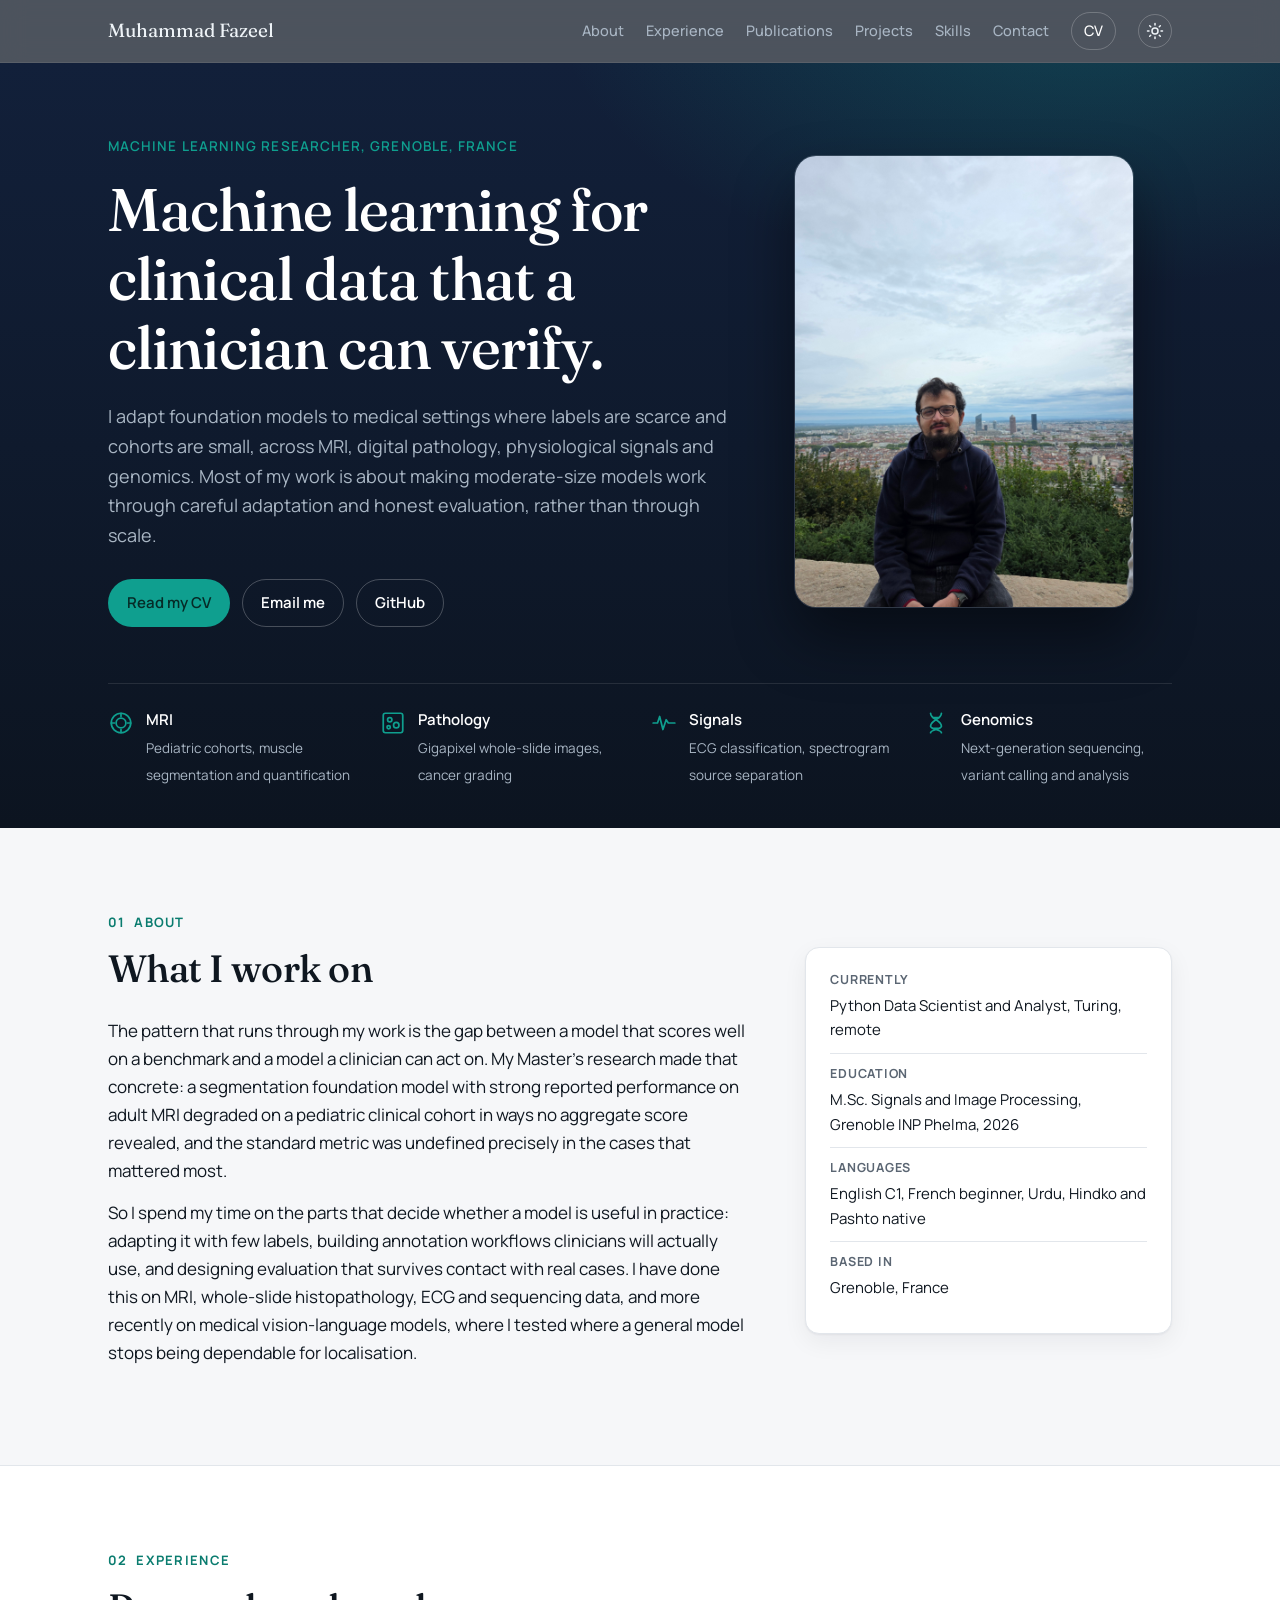
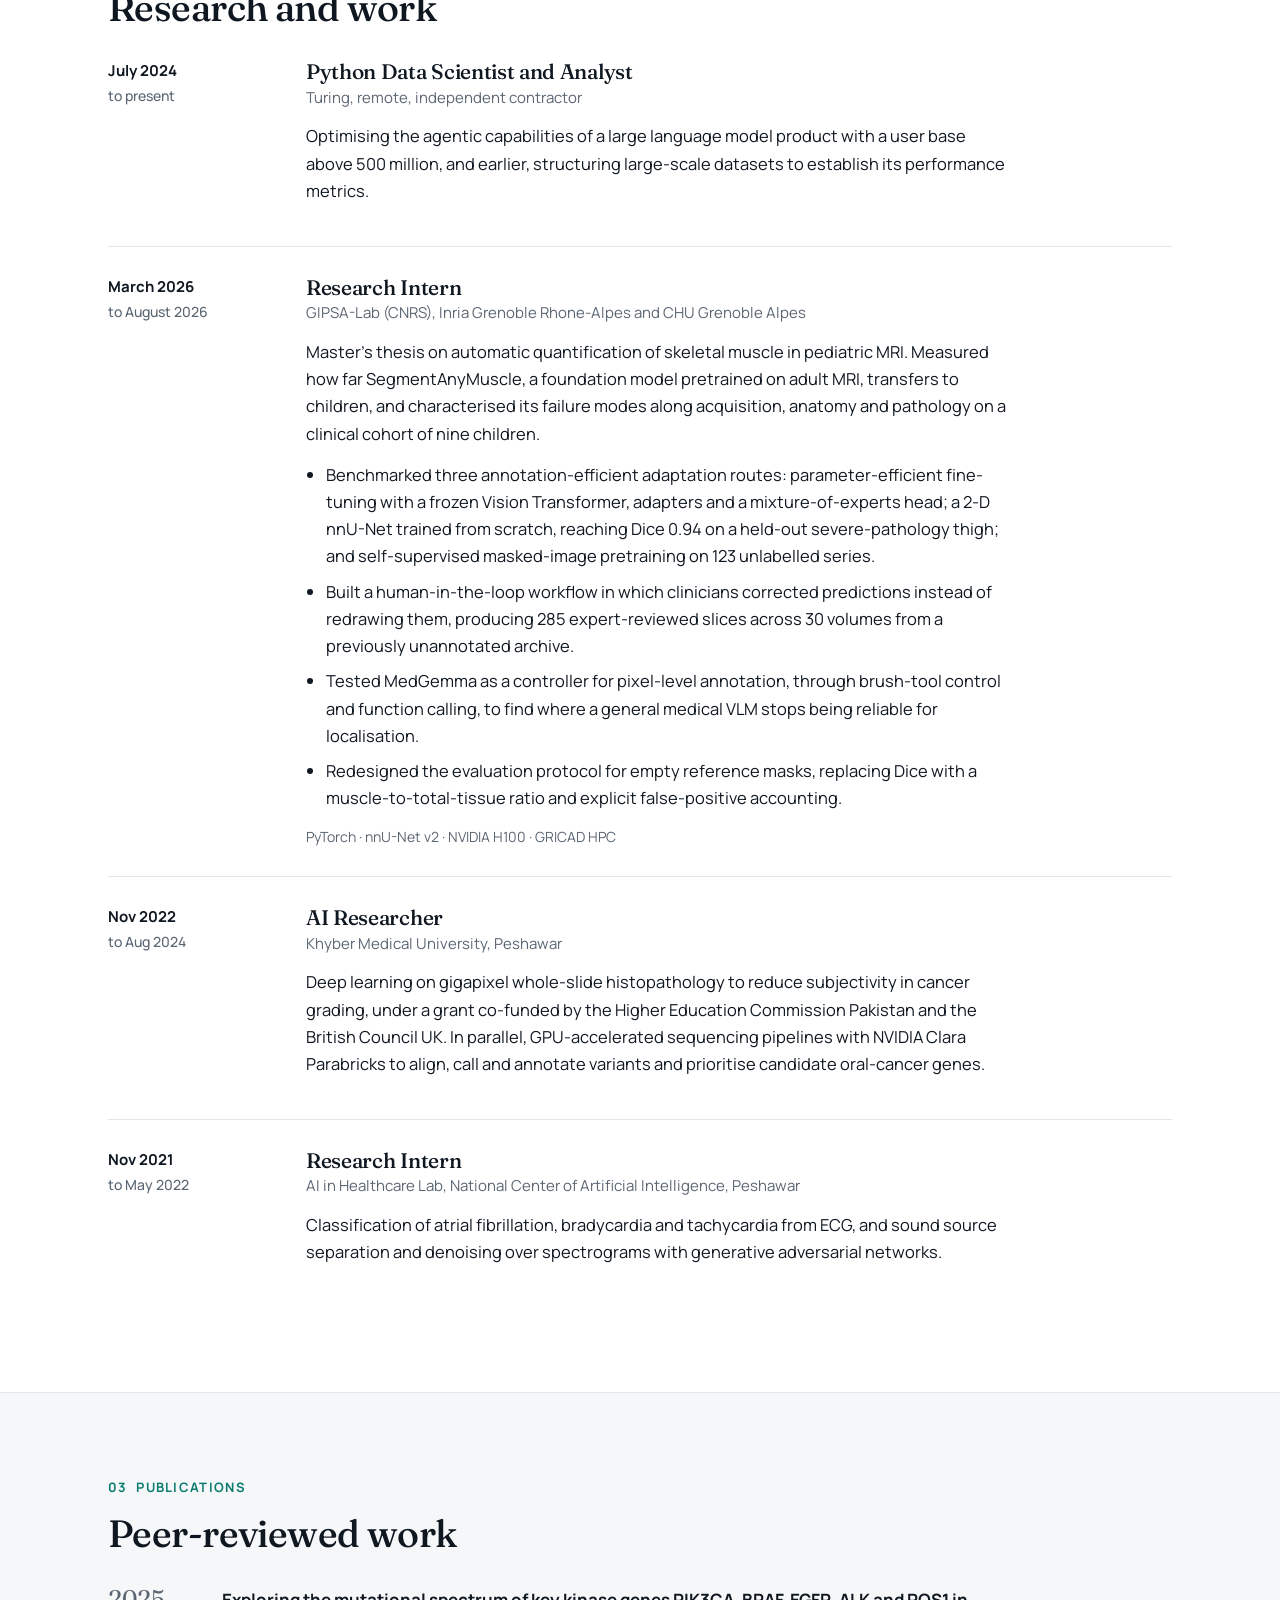
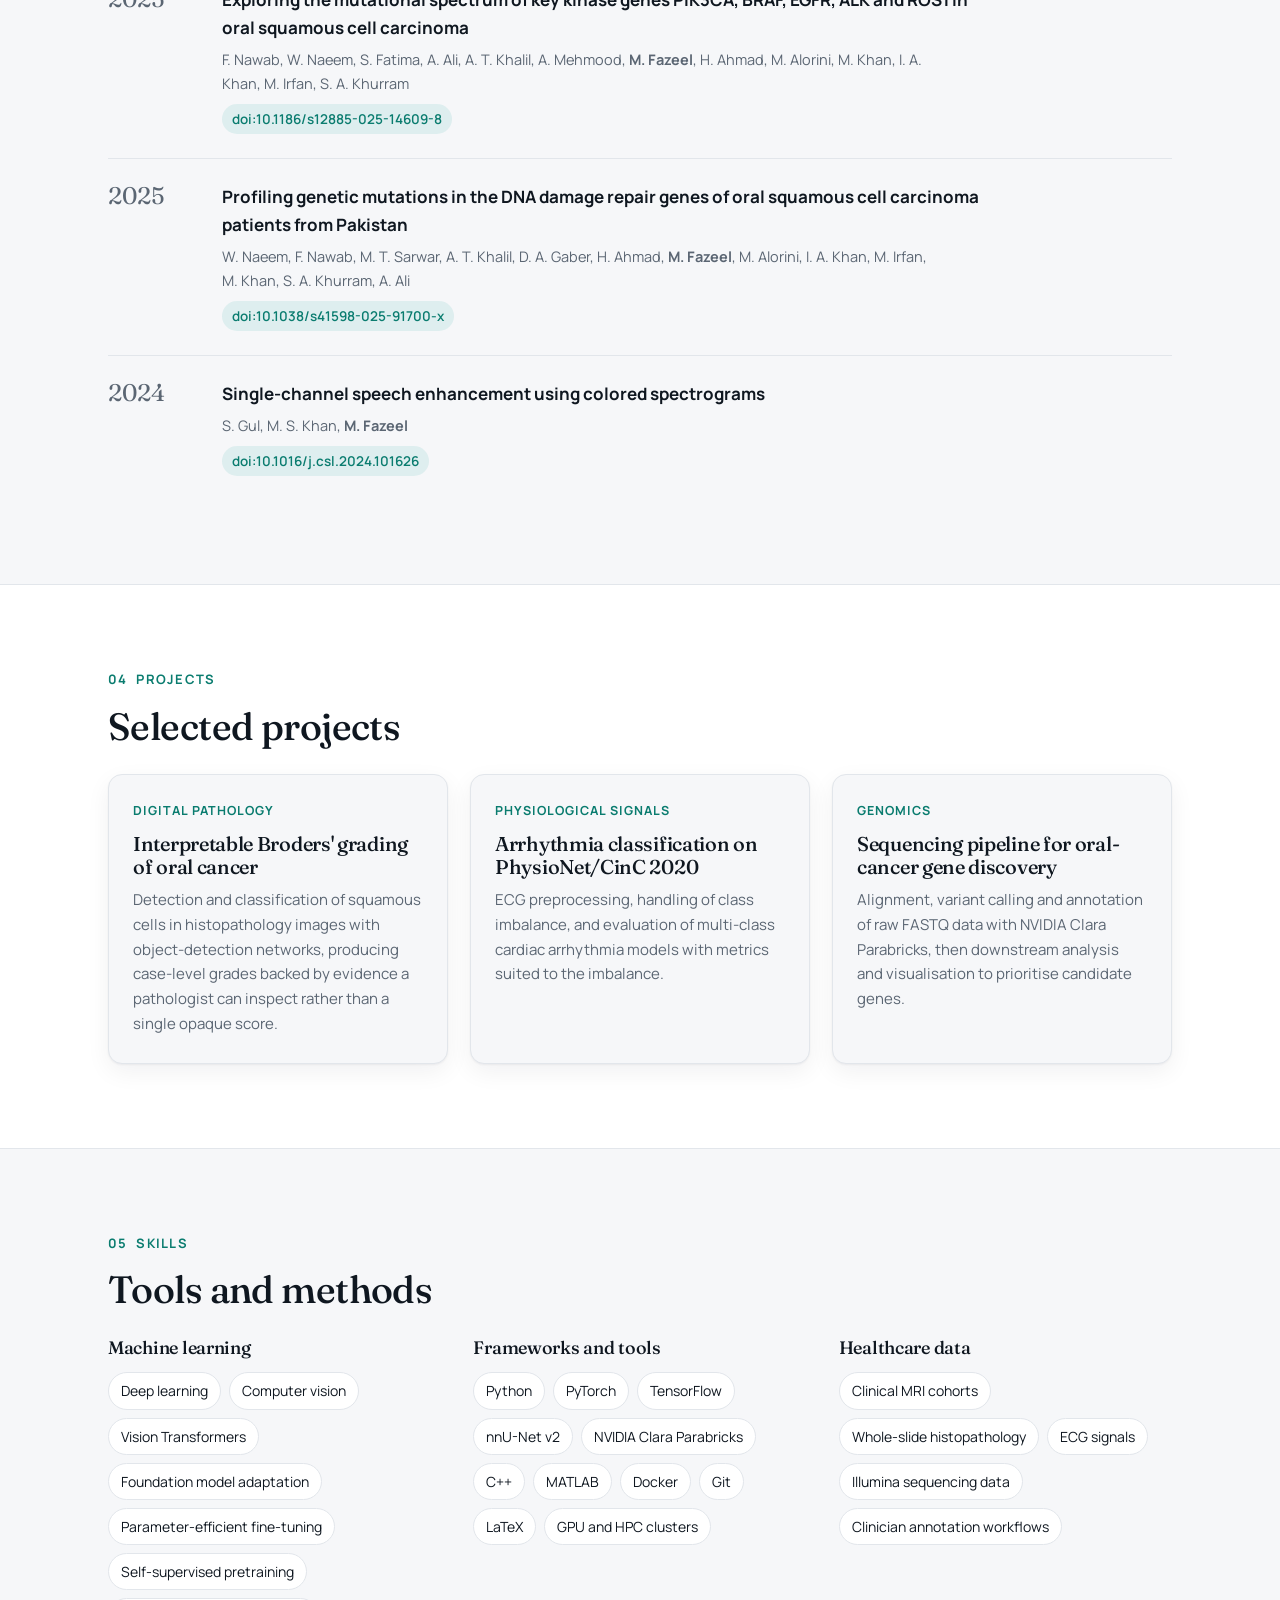
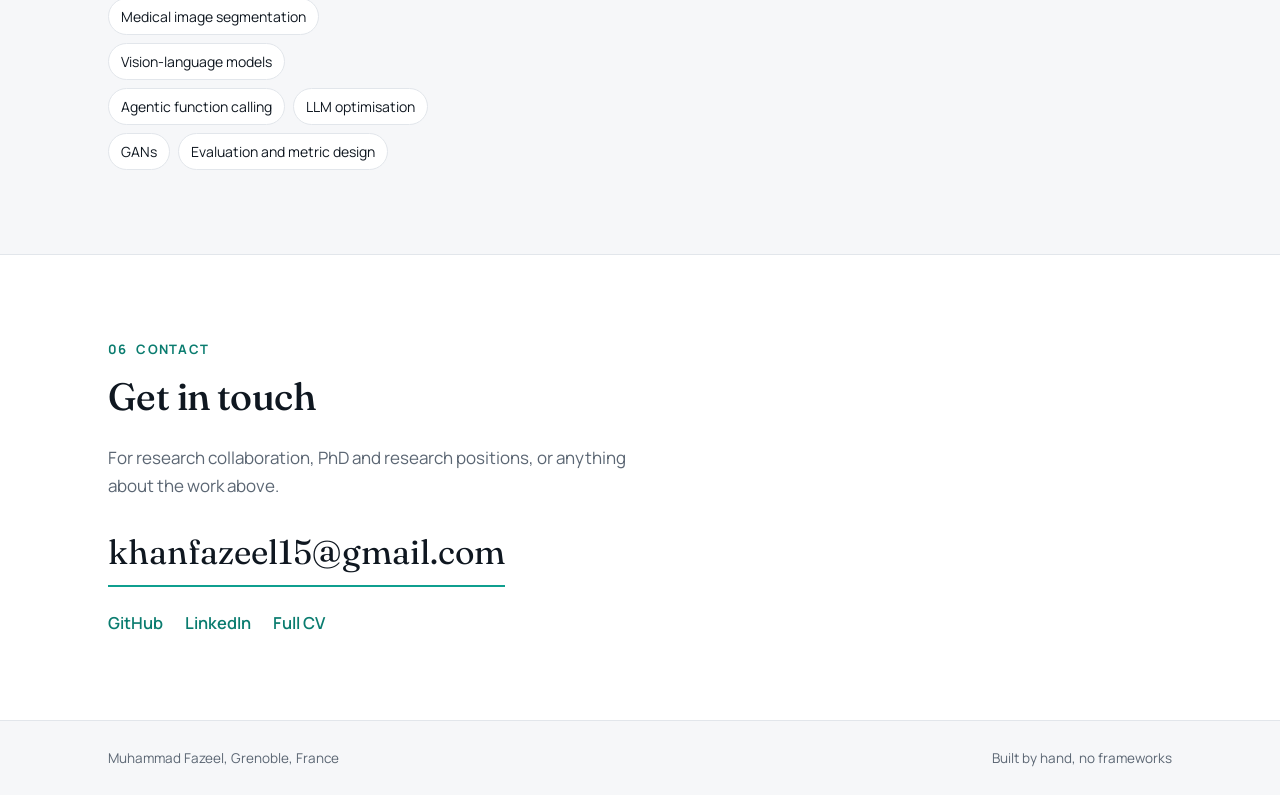
==== commit f4f04e5f: "Add files via upload" ====
--- a/index.html
+++ b/index.html
@@ -51,7 +51,7 @@
       <p class="hero-p">I adapt foundation models to medical settings where labels are scarce and cohorts are small, across MRI, digital pathology, physiological signals and genomics. Most of my work is about making moderate-size models work through careful adaptation and honest evaluation, rather than through scale.</p>
       <div class="actions">
         <a class="btn btn-primary" href="cv.html">Read my CV</a>
-        <a class="btn btn-ghost" href="mailto:muhammad.fazeel@grenoble-inp.org">Email me</a>
+        <a class="btn btn-ghost" href="mailto:khanfazeel15@gmail.com">Email me</a>
         <a class="btn btn-ghost" href="https://github.com/fazeel15">GitHub</a>
       </div>
     </div>
@@ -95,7 +95,7 @@
         </div>
         <aside class="facts">
           <dl>
-            <div><dt>Currently</dt><dd>Research Intern, GIPSA-Lab (CNRS), Inria and CHU Grenoble Alpes</dd></div>
+            <div><dt>Currently</dt><dd>Python Data Scientist and Analyst, Turing, remote</dd></div>
             <div><dt>Education</dt><dd>M.Sc. Signals and Image Processing, Grenoble INP Phelma, 2026</dd></div>
             <div><dt>Languages</dt><dd>English C1, French beginner, Urdu, Hindko and Pashto native</dd></div>
             <div><dt>Based in</dt><dd>Grenoble, France</dd></div>
@@ -112,7 +112,16 @@
 
       <ol class="timeline">
         <li>
-          <div class="tl-when">March 2026 <span>to present</span></div>
+          <div class="tl-when">July 2024 <span>to present</span></div>
+          <div class="tl-body">
+            <h3>Python Data Scientist and Analyst</h3>
+            <p class="tl-where">Turing, remote, independent contractor</p>
+            <p>Optimising the agentic capabilities of a large language model product with a user base above 500 million, and earlier, structuring large-scale datasets to establish its performance metrics.</p>
+          </div>
+        </li>
+
+        <li>
+          <div class="tl-when">March 2026 <span>to August 2026</span></div>
           <div class="tl-body">
             <h3>Research Intern</h3>
             <p class="tl-where">GIPSA-Lab (CNRS), Inria Grenoble Rhone-Alpes and CHU Grenoble Alpes</p>
@@ -124,15 +133,6 @@
               <li>Redesigned the evaluation protocol for empty reference masks, replacing Dice with a muscle-to-total-tissue ratio and explicit false-positive accounting.</li>
             </ul>
             <p class="tl-tags">PyTorch · nnU-Net v2 · NVIDIA H100 · GRICAD HPC</p>
-          </div>
-        </li>
-
-        <li>
-          <div class="tl-when">July 2024 <span>to present</span></div>
-          <div class="tl-body">
-            <h3>Python Data Scientist and Analyst</h3>
-            <p class="tl-where">Turing, remote, independent contractor</p>
-            <p>Optimising the agentic capabilities of a large language model product with a user base above 500 million, and earlier, structuring large-scale datasets to establish its performance metrics.</p>
           </div>
         </li>
 
@@ -246,7 +246,7 @@
       <p class="label">06 &nbsp;Contact</p>
       <h2>Get in touch</h2>
       <p class="contact-p">For research collaboration, PhD and research positions, or anything about the work above.</p>
-      <a class="contact-mail" href="mailto:muhammad.fazeel@grenoble-inp.org">muhammad.fazeel@grenoble-inp.org</a>
+      <a class="contact-mail" href="mailto:khanfazeel15@gmail.com">khanfazeel15@gmail.com</a>
       <ul class="contact-links">
         <li><a href="https://github.com/fazeel15">GitHub</a></li>
         <li><a href="https://www.linkedin.com/in/muhammad-fazeel">LinkedIn</a></li>
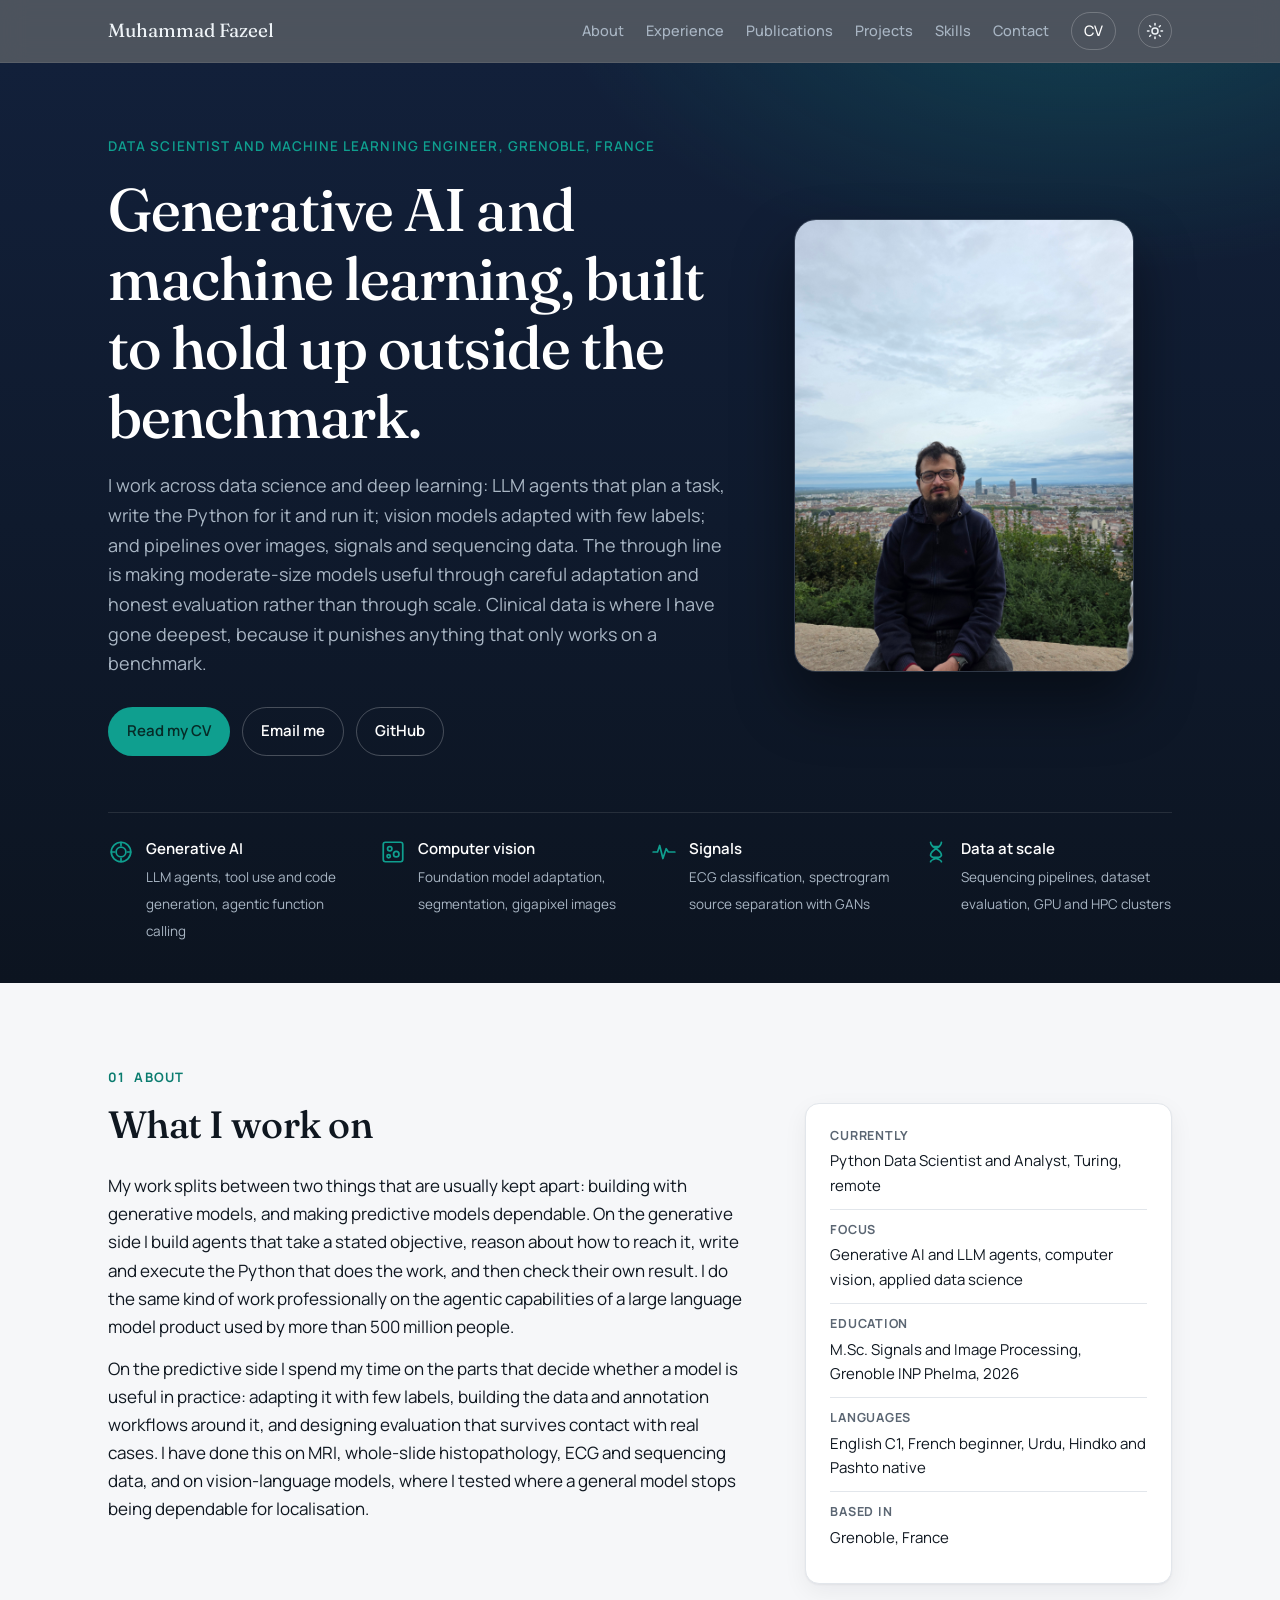
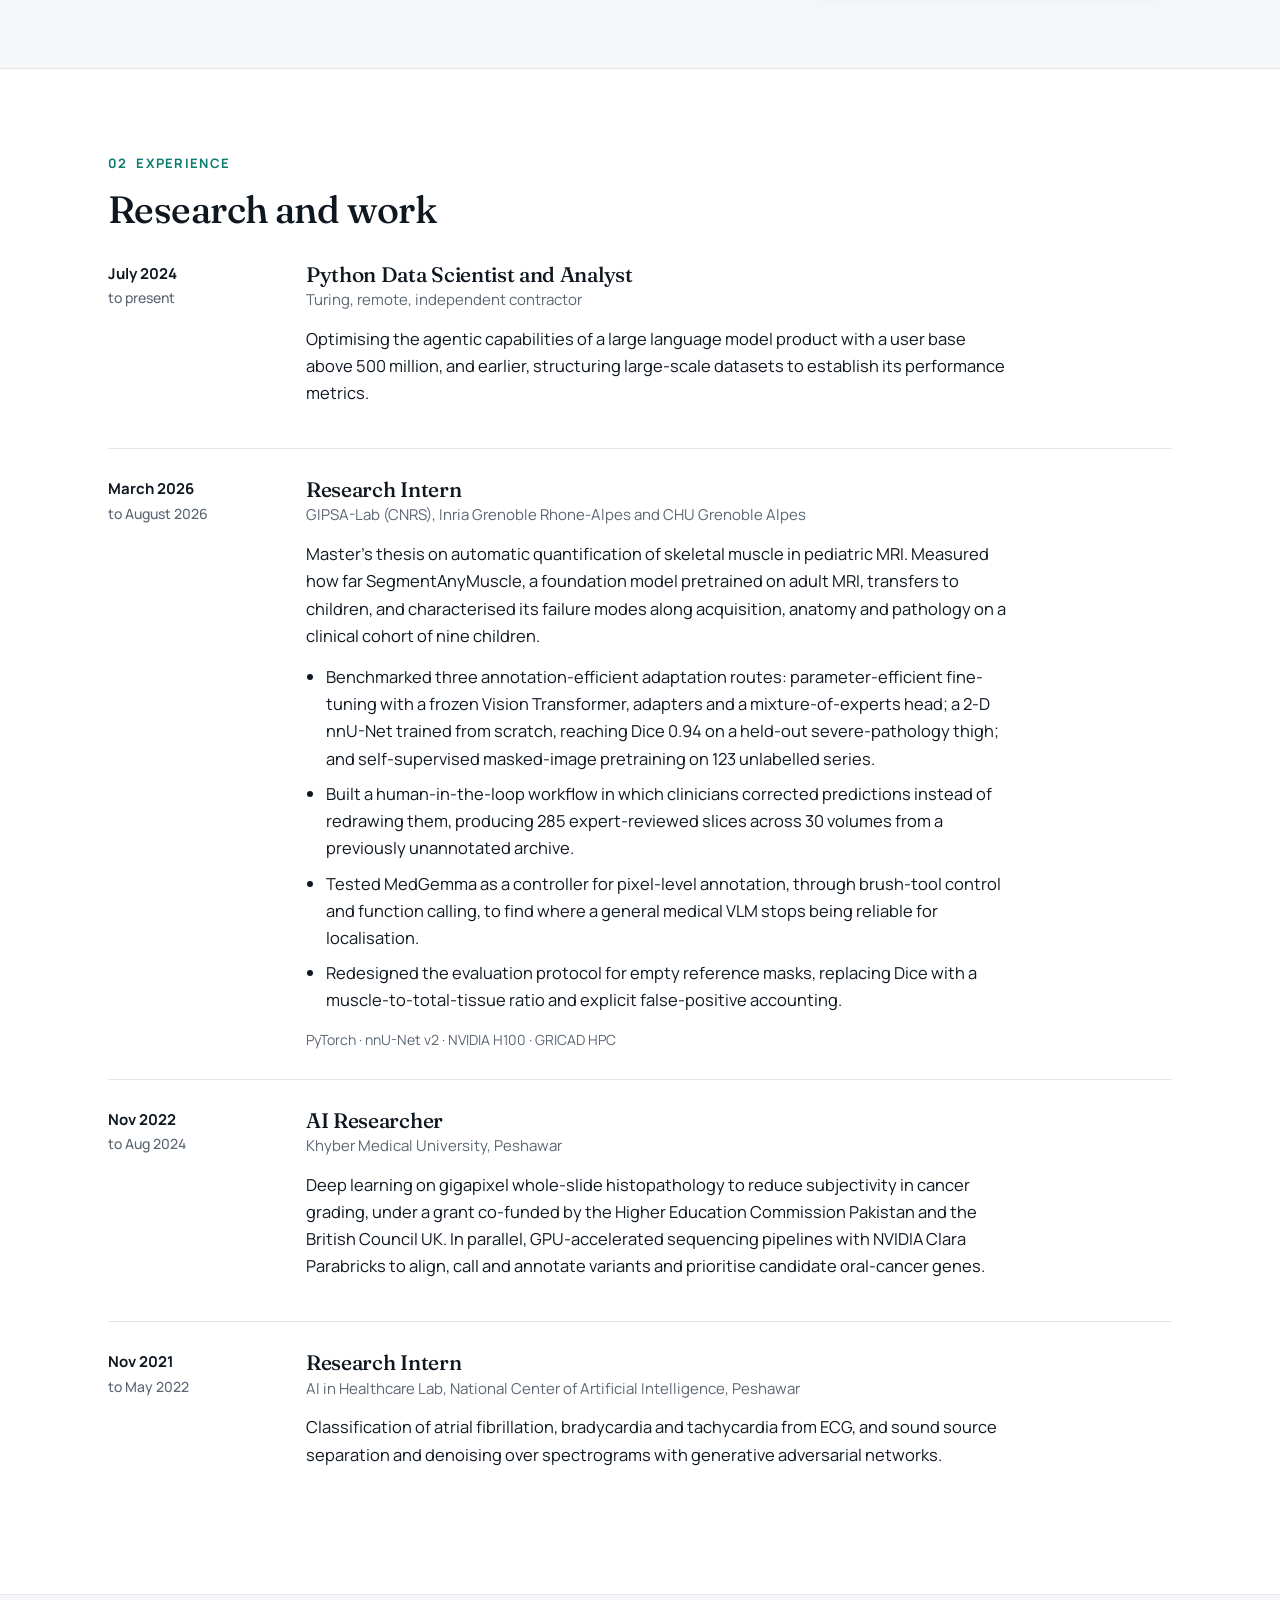
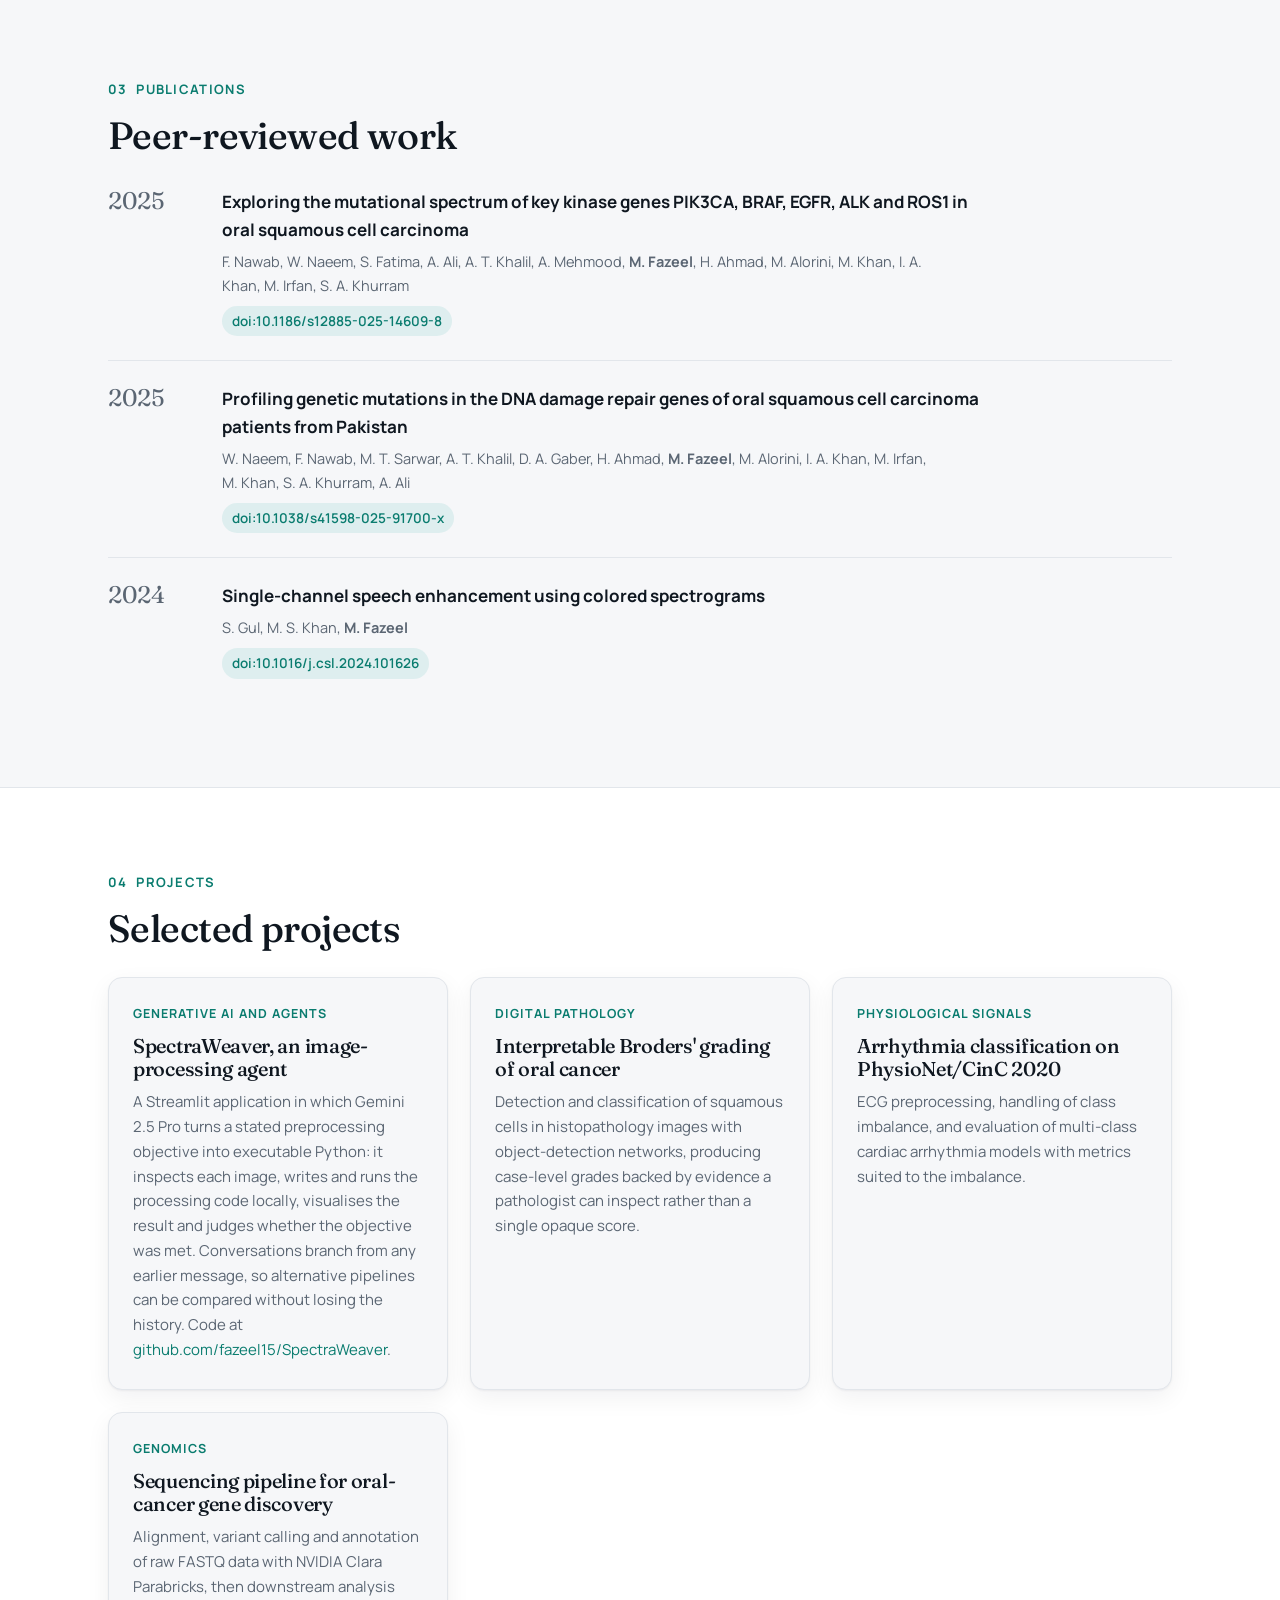
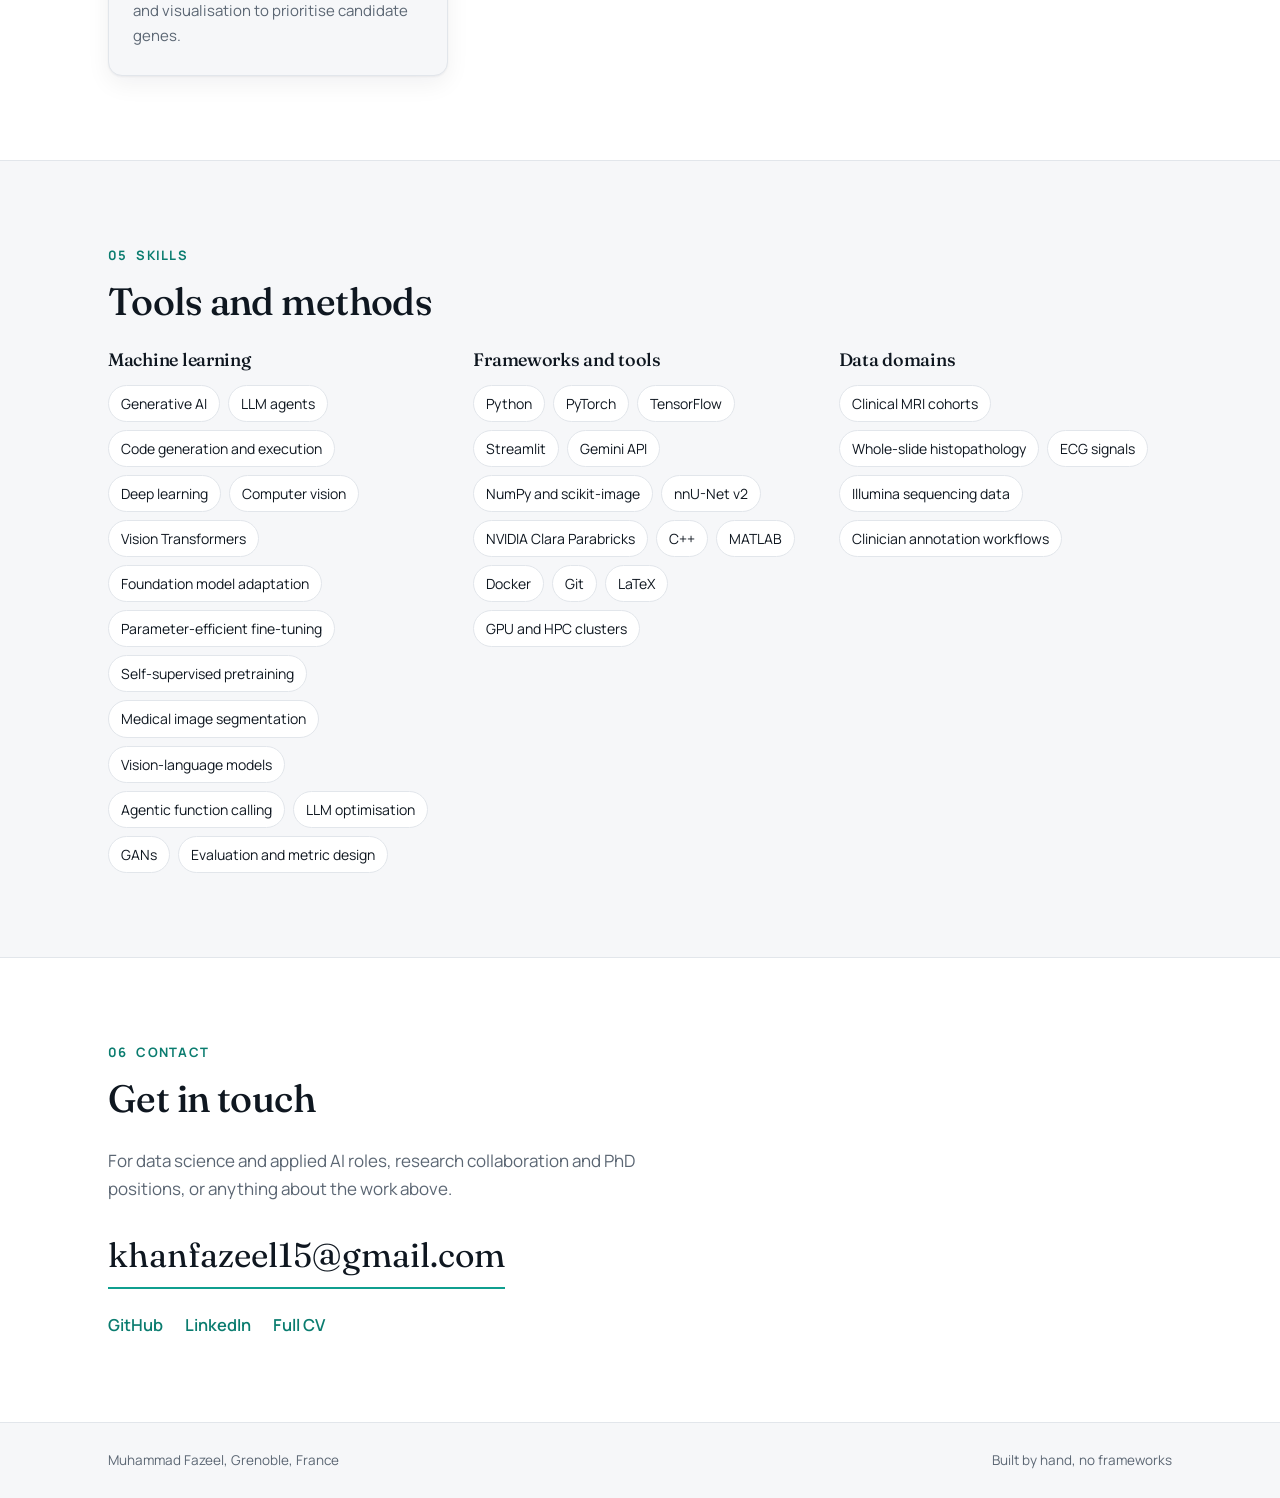
==== commit 9420a693: "Add files via upload" ====
--- a/index.html
+++ b/index.html
@@ -4,9 +4,9 @@
 <meta charset="utf-8">
 <meta name="viewport" content="width=device-width, initial-scale=1">
 <title>Muhammad Fazeel</title>
-<meta name="description" content="Muhammad Fazeel, machine learning researcher working on medical imaging, physiological signals and genomics.">
+<meta name="description" content="Muhammad Fazeel, data scientist working on generative AI, LLM agents, computer vision and applied deep learning across images, signals and large-scale data.">
 <meta property="og:title" content="Muhammad Fazeel">
-<meta property="og:description" content="Machine learning for clinical data: MRI, digital pathology, ECG and genomics.">
+<meta property="og:description" content="Data science and generative AI: LLM agents, computer vision, signals and large-scale data.">
 <meta property="og:image" content="https://fazeel15.github.io/profile.jpg">
 <link rel="icon" href="data:image/svg+xml,<svg xmlns='http://www.w3.org/2000/svg' viewBox='0 0 32 32'><rect width='32' height='32' rx='7' fill='%230f9f8f'/><text x='16' y='22' font-family='system-ui' font-size='17' font-weight='700' fill='white' text-anchor='middle'>F</text></svg>">
 <link rel="preconnect" href="https://fonts.googleapis.com">
@@ -46,9 +46,9 @@
 <section class="hero" id="top">
   <div class="wrap hero-grid">
     <div class="hero-text">
-      <p class="eyebrow">Machine learning researcher, Grenoble, France</p>
-      <h1>Machine learning for clinical data that a clinician can verify.</h1>
-      <p class="hero-p">I adapt foundation models to medical settings where labels are scarce and cohorts are small, across MRI, digital pathology, physiological signals and genomics. Most of my work is about making moderate-size models work through careful adaptation and honest evaluation, rather than through scale.</p>
+      <p class="eyebrow">Data scientist and machine learning engineer, Grenoble, France</p>
+      <h1>Generative AI and machine learning, built to hold up outside the benchmark.</h1>
+      <p class="hero-p">I work across data science and deep learning: LLM agents that plan a task, write the Python for it and run it; vision models adapted with few labels; and pipelines over images, signals and sequencing data. The through line is making moderate-size models useful through careful adaptation and honest evaluation rather than through scale. Clinical data is where I have gone deepest, because it punishes anything that only works on a benchmark.</p>
       <div class="actions">
         <a class="btn btn-primary" href="cv.html">Read my CV</a>
         <a class="btn btn-ghost" href="mailto:khanfazeel15@gmail.com">Email me</a>
@@ -64,19 +64,19 @@
     <ul class="modalities">
       <li>
         <svg viewBox="0 0 24 24" aria-hidden="true"><circle cx="12" cy="12" r="9"/><circle cx="12" cy="12" r="4.5"/><path d="M12 3v3M12 18v3M3 12h3M18 12h3"/></svg>
-        <div><b>MRI</b><span>Pediatric cohorts, muscle segmentation and quantification</span></div>
+        <div><b>Generative AI</b><span>LLM agents, tool use and code generation, agentic function calling</span></div>
       </li>
       <li>
         <svg viewBox="0 0 24 24" aria-hidden="true"><rect x="3" y="3" width="18" height="18" rx="2"/><circle cx="9" cy="9" r="2"/><circle cx="15" cy="14" r="2.5"/><circle cx="8" cy="16" r="1.5"/></svg>
-        <div><b>Pathology</b><span>Gigapixel whole-slide images, cancer grading</span></div>
+        <div><b>Computer vision</b><span>Foundation model adaptation, segmentation, gigapixel images</span></div>
       </li>
       <li>
         <svg viewBox="0 0 24 24" aria-hidden="true"><path d="M2 12h4l2-6 3 12 3-9 2 3h6"/></svg>
-        <div><b>Signals</b><span>ECG classification, spectrogram source separation</span></div>
+        <div><b>Signals</b><span>ECG classification, spectrogram source separation with GANs</span></div>
       </li>
       <li>
         <svg viewBox="0 0 24 24" aria-hidden="true"><path d="M7 3c0 6 10 6 10 12M17 3c0 6-10 6-10 12M7 21c0-3 10-3 10-6M17 21c0-3-10-3-10-6M9 7h6M9 17h6"/></svg>
-        <div><b>Genomics</b><span>Next-generation sequencing, variant calling and analysis</span></div>
+        <div><b>Data at scale</b><span>Sequencing pipelines, dataset evaluation, GPU and HPC clusters</span></div>
       </li>
     </ul>
   </div>
@@ -90,12 +90,13 @@
       <div class="two-col">
         <div class="prose">
           <h2>What I work on</h2>
-          <p>The pattern that runs through my work is the gap between a model that scores well on a benchmark and a model a clinician can act on. My Master's research made that concrete: a segmentation foundation model with strong reported performance on adult MRI degraded on a pediatric clinical cohort in ways no aggregate score revealed, and the standard metric was undefined precisely in the cases that mattered most.</p>
-          <p>So I spend my time on the parts that decide whether a model is useful in practice: adapting it with few labels, building annotation workflows clinicians will actually use, and designing evaluation that survives contact with real cases. I have done this on MRI, whole-slide histopathology, ECG and sequencing data, and more recently on medical vision-language models, where I tested where a general model stops being dependable for localisation.</p>
+          <p>My work splits between two things that are usually kept apart: building with generative models, and making predictive models dependable. On the generative side I build agents that take a stated objective, reason about how to reach it, write and execute the Python that does the work, and then check their own result. I do the same kind of work professionally on the agentic capabilities of a large language model product used by more than 500 million people.</p>
+          <p>On the predictive side I spend my time on the parts that decide whether a model is useful in practice: adapting it with few labels, building the data and annotation workflows around it, and designing evaluation that survives contact with real cases. I have done this on MRI, whole-slide histopathology, ECG and sequencing data, and on vision-language models, where I tested where a general model stops being dependable for localisation.</p>
         </div>
         <aside class="facts">
           <dl>
             <div><dt>Currently</dt><dd>Python Data Scientist and Analyst, Turing, remote</dd></div>
+            <div><dt>Focus</dt><dd>Generative AI and LLM agents, computer vision, applied data science</dd></div>
             <div><dt>Education</dt><dd>M.Sc. Signals and Image Processing, Grenoble INP Phelma, 2026</dd></div>
             <div><dt>Languages</dt><dd>English C1, French beginner, Urdu, Hindko and Pashto native</dd></div>
             <div><dt>Based in</dt><dd>Grenoble, France</dd></div>
@@ -196,6 +197,11 @@
       <h2>Selected projects</h2>
       <div class="cards">
         <article class="card">
+          <p class="card-kicker">Generative AI and agents</p>
+          <h3>SpectraWeaver, an image-processing agent</h3>
+          <p>A Streamlit application in which Gemini 2.5 Pro turns a stated preprocessing objective into executable Python: it inspects each image, writes and runs the processing code locally, visualises the result and judges whether the objective was met. Conversations branch from any earlier message, so alternative pipelines can be compared without losing the history. Code at <a href="https://github.com/fazeel15/SpectraWeaver">github.com/fazeel15/SpectraWeaver</a>.</p>
+        </article>
+        <article class="card">
           <p class="card-kicker">Digital pathology</p>
           <h3>Interpretable Broders' grading of oral cancer</h3>
           <p>Detection and classification of squamous cells in histopathology images with object-detection networks, producing case-level grades backed by evidence a pathologist can inspect rather than a single opaque score.</p>
@@ -222,17 +228,17 @@
         <div>
           <h3>Machine learning</h3>
           <ul class="chips">
-            <li>Deep learning</li><li>Computer vision</li><li>Vision Transformers</li><li>Foundation model adaptation</li><li>Parameter-efficient fine-tuning</li><li>Self-supervised pretraining</li><li>Medical image segmentation</li><li>Vision-language models</li><li>Agentic function calling</li><li>LLM optimisation</li><li>GANs</li><li>Evaluation and metric design</li>
+            <li>Generative AI</li><li>LLM agents</li><li>Code generation and execution</li><li>Deep learning</li><li>Computer vision</li><li>Vision Transformers</li><li>Foundation model adaptation</li><li>Parameter-efficient fine-tuning</li><li>Self-supervised pretraining</li><li>Medical image segmentation</li><li>Vision-language models</li><li>Agentic function calling</li><li>LLM optimisation</li><li>GANs</li><li>Evaluation and metric design</li>
           </ul>
         </div>
         <div>
           <h3>Frameworks and tools</h3>
           <ul class="chips">
-            <li>Python</li><li>PyTorch</li><li>TensorFlow</li><li>nnU-Net v2</li><li>NVIDIA Clara Parabricks</li><li>C++</li><li>MATLAB</li><li>Docker</li><li>Git</li><li>LaTeX</li><li>GPU and HPC clusters</li>
+            <li>Python</li><li>PyTorch</li><li>TensorFlow</li><li>Streamlit</li><li>Gemini API</li><li>NumPy and scikit-image</li><li>nnU-Net v2</li><li>NVIDIA Clara Parabricks</li><li>C++</li><li>MATLAB</li><li>Docker</li><li>Git</li><li>LaTeX</li><li>GPU and HPC clusters</li>
           </ul>
         </div>
         <div>
-          <h3>Healthcare data</h3>
+          <h3>Data domains</h3>
           <ul class="chips">
             <li>Clinical MRI cohorts</li><li>Whole-slide histopathology</li><li>ECG signals</li><li>Illumina sequencing data</li><li>Clinician annotation workflows</li>
           </ul>
@@ -245,7 +251,7 @@
     <div class="wrap">
       <p class="label">06 &nbsp;Contact</p>
       <h2>Get in touch</h2>
-      <p class="contact-p">For research collaboration, PhD and research positions, or anything about the work above.</p>
+      <p class="contact-p">For data science and applied AI roles, research collaboration and PhD positions, or anything about the work above.</p>
       <a class="contact-mail" href="mailto:khanfazeel15@gmail.com">khanfazeel15@gmail.com</a>
       <ul class="contact-links">
         <li><a href="https://github.com/fazeel15">GitHub</a></li>
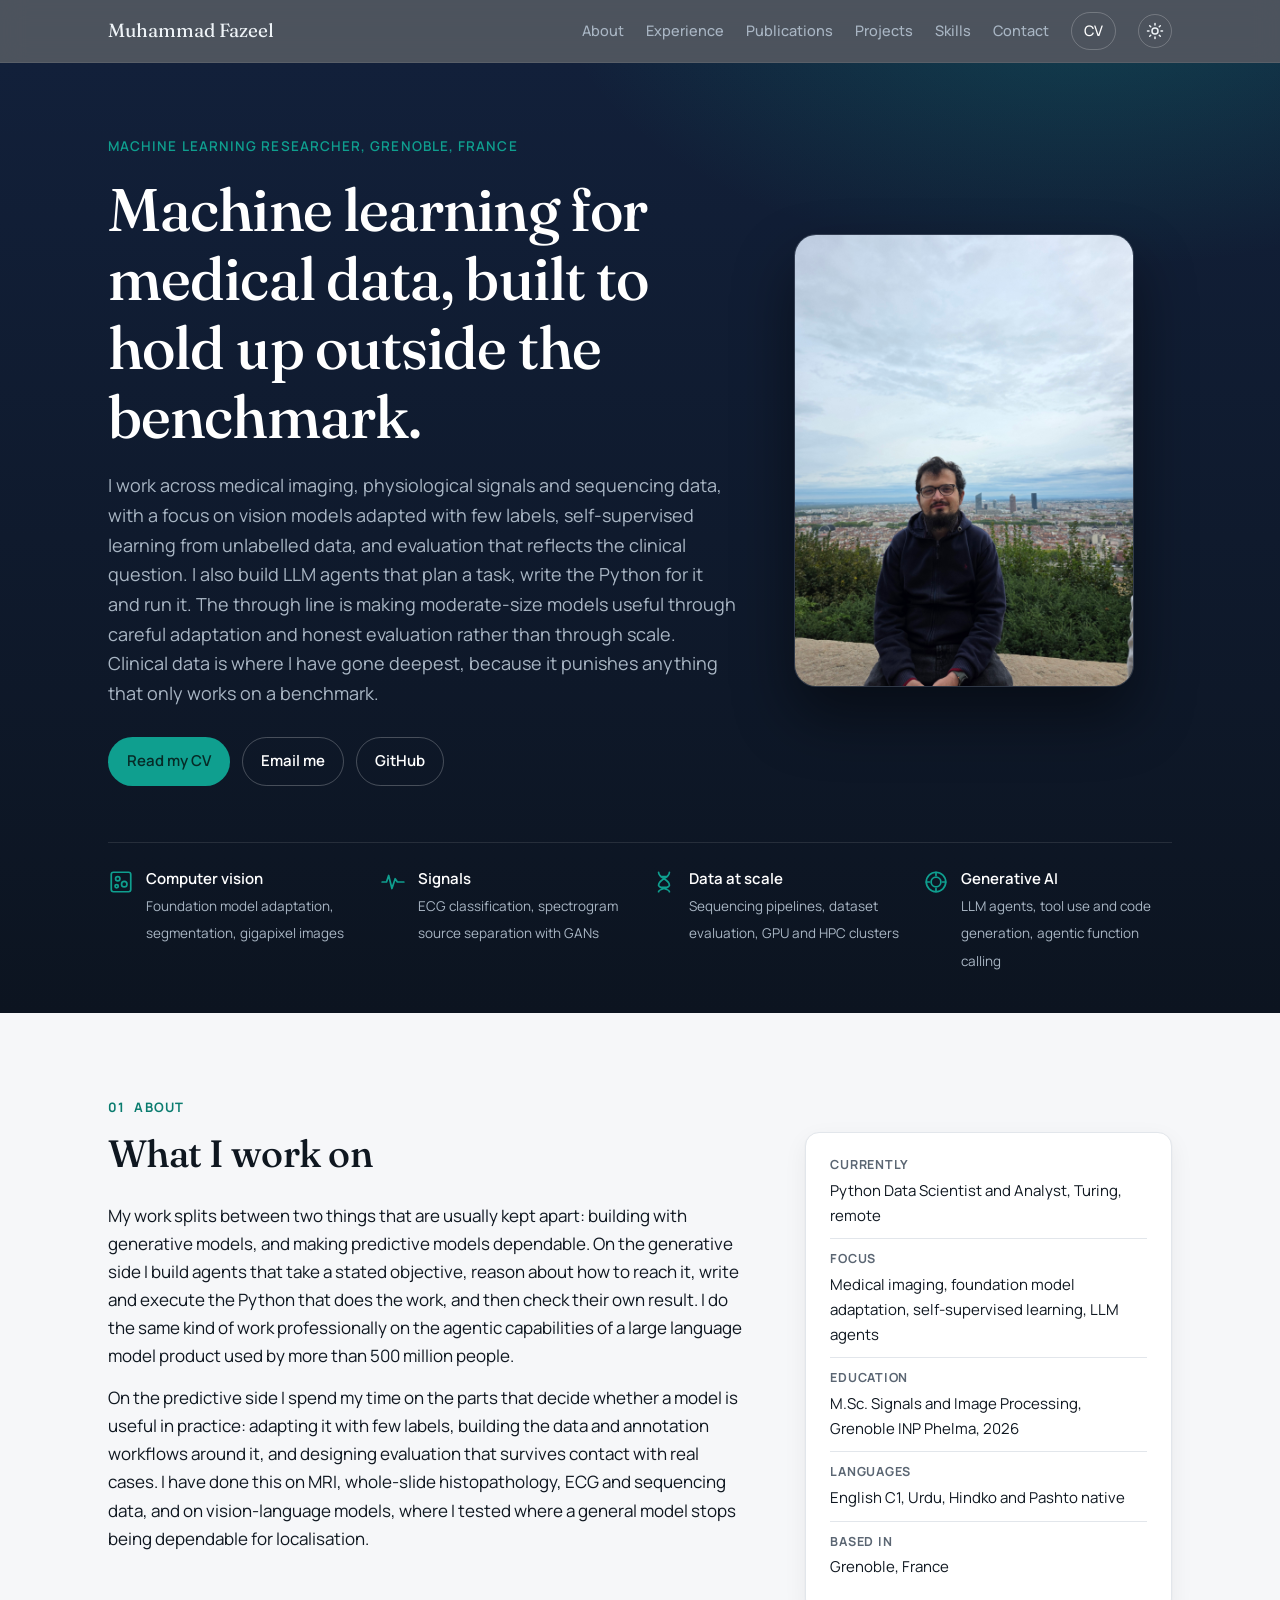
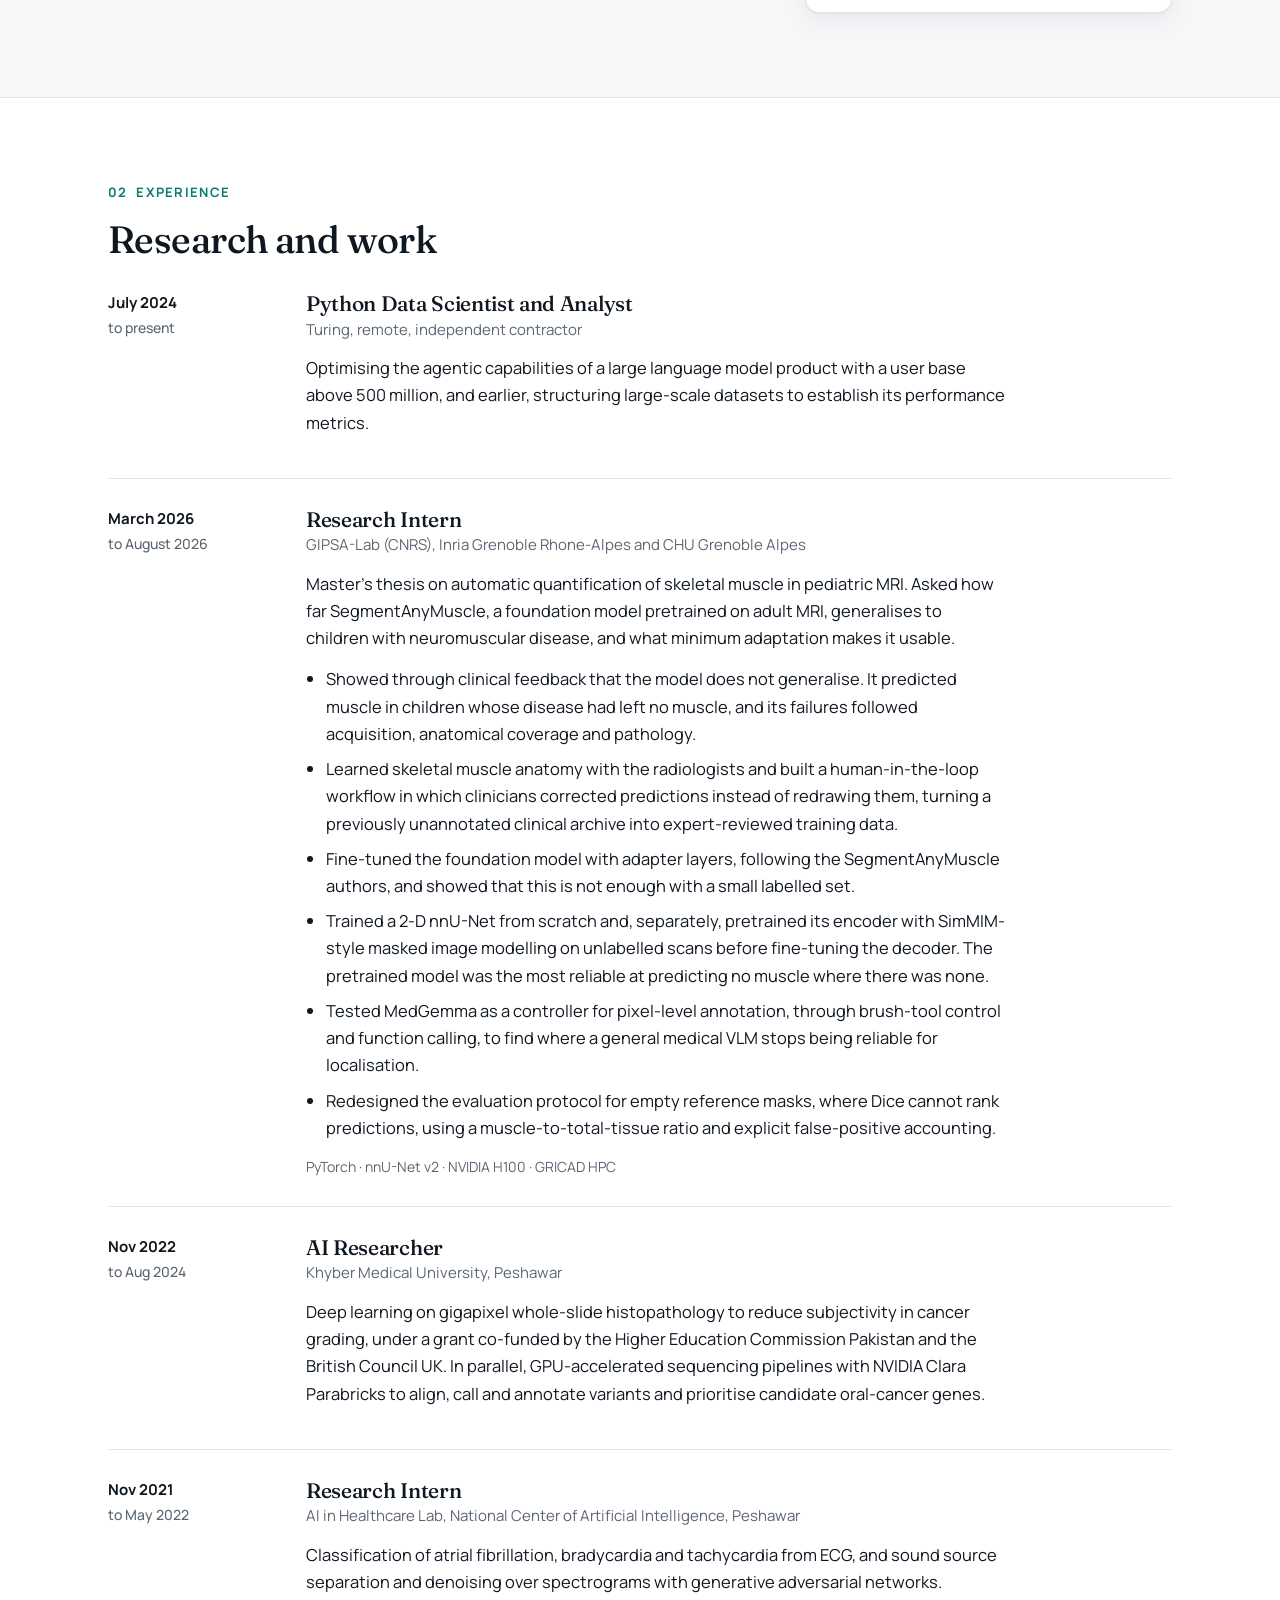
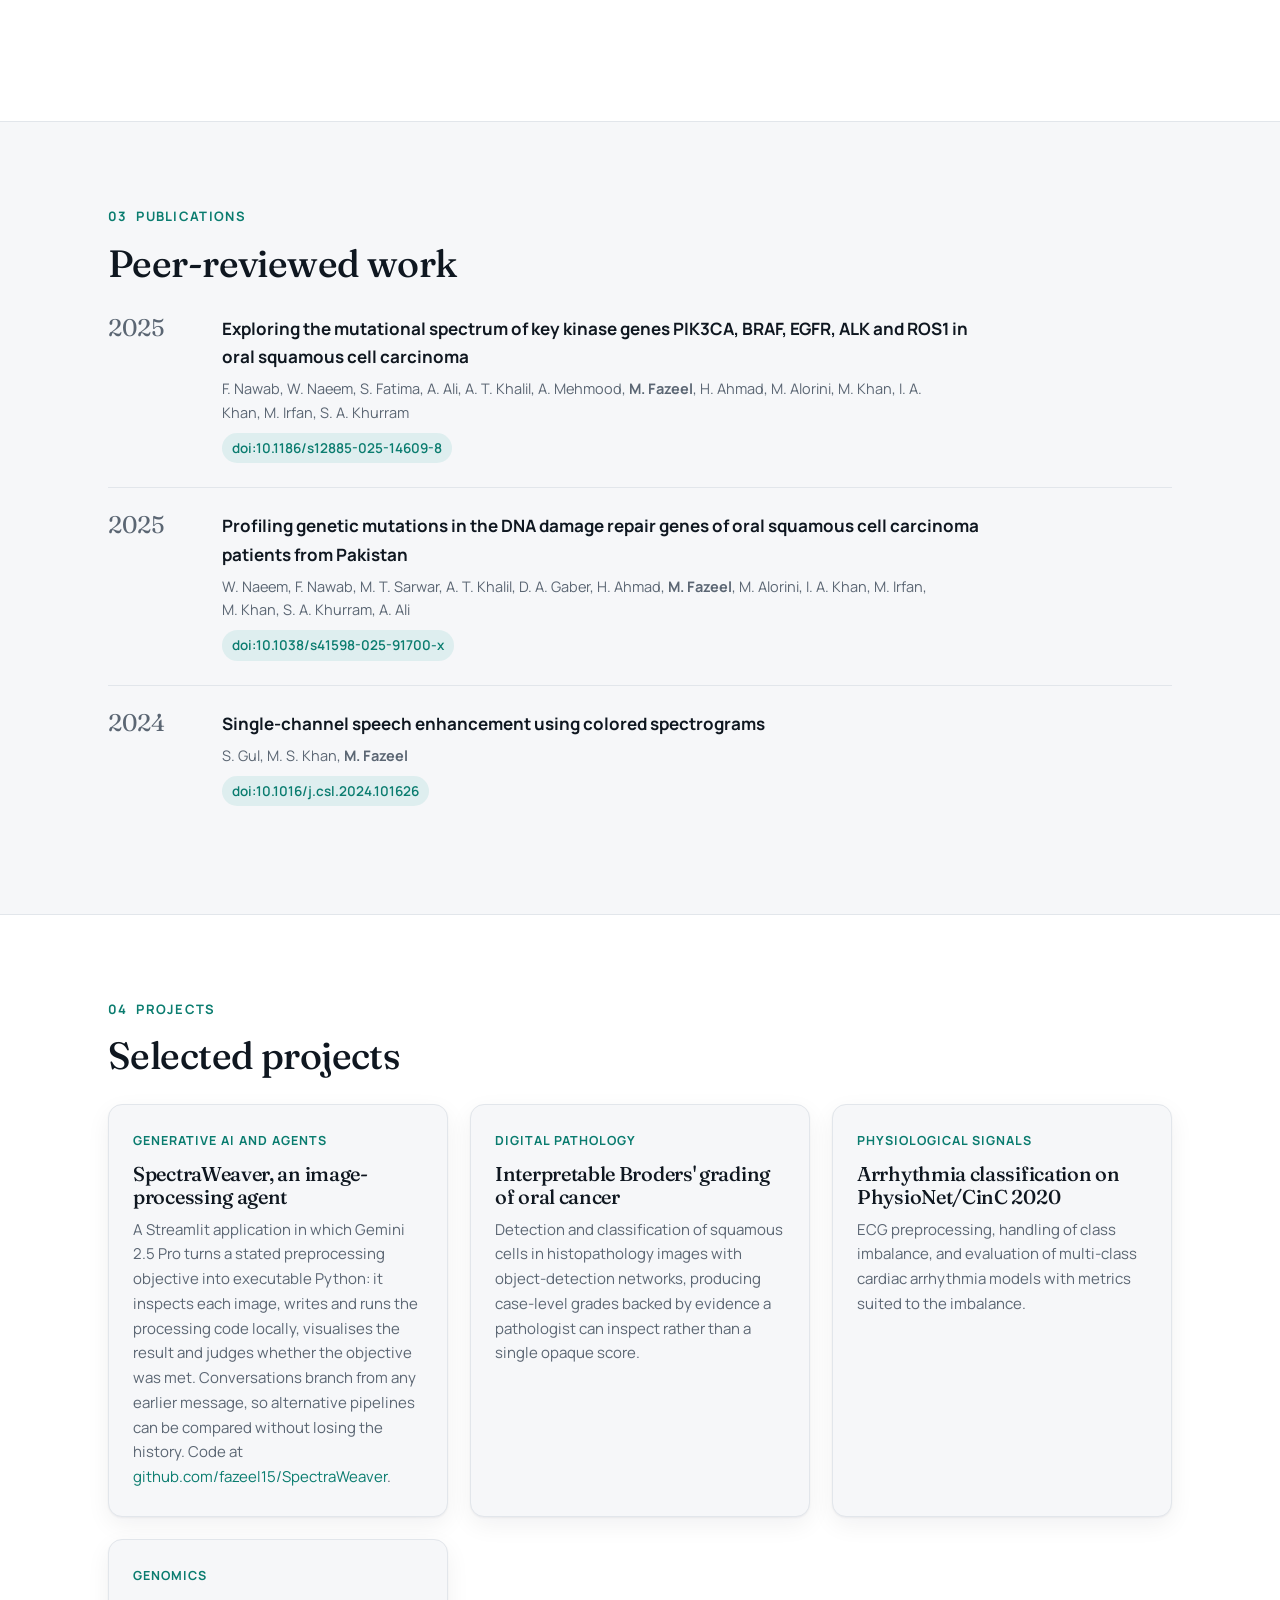
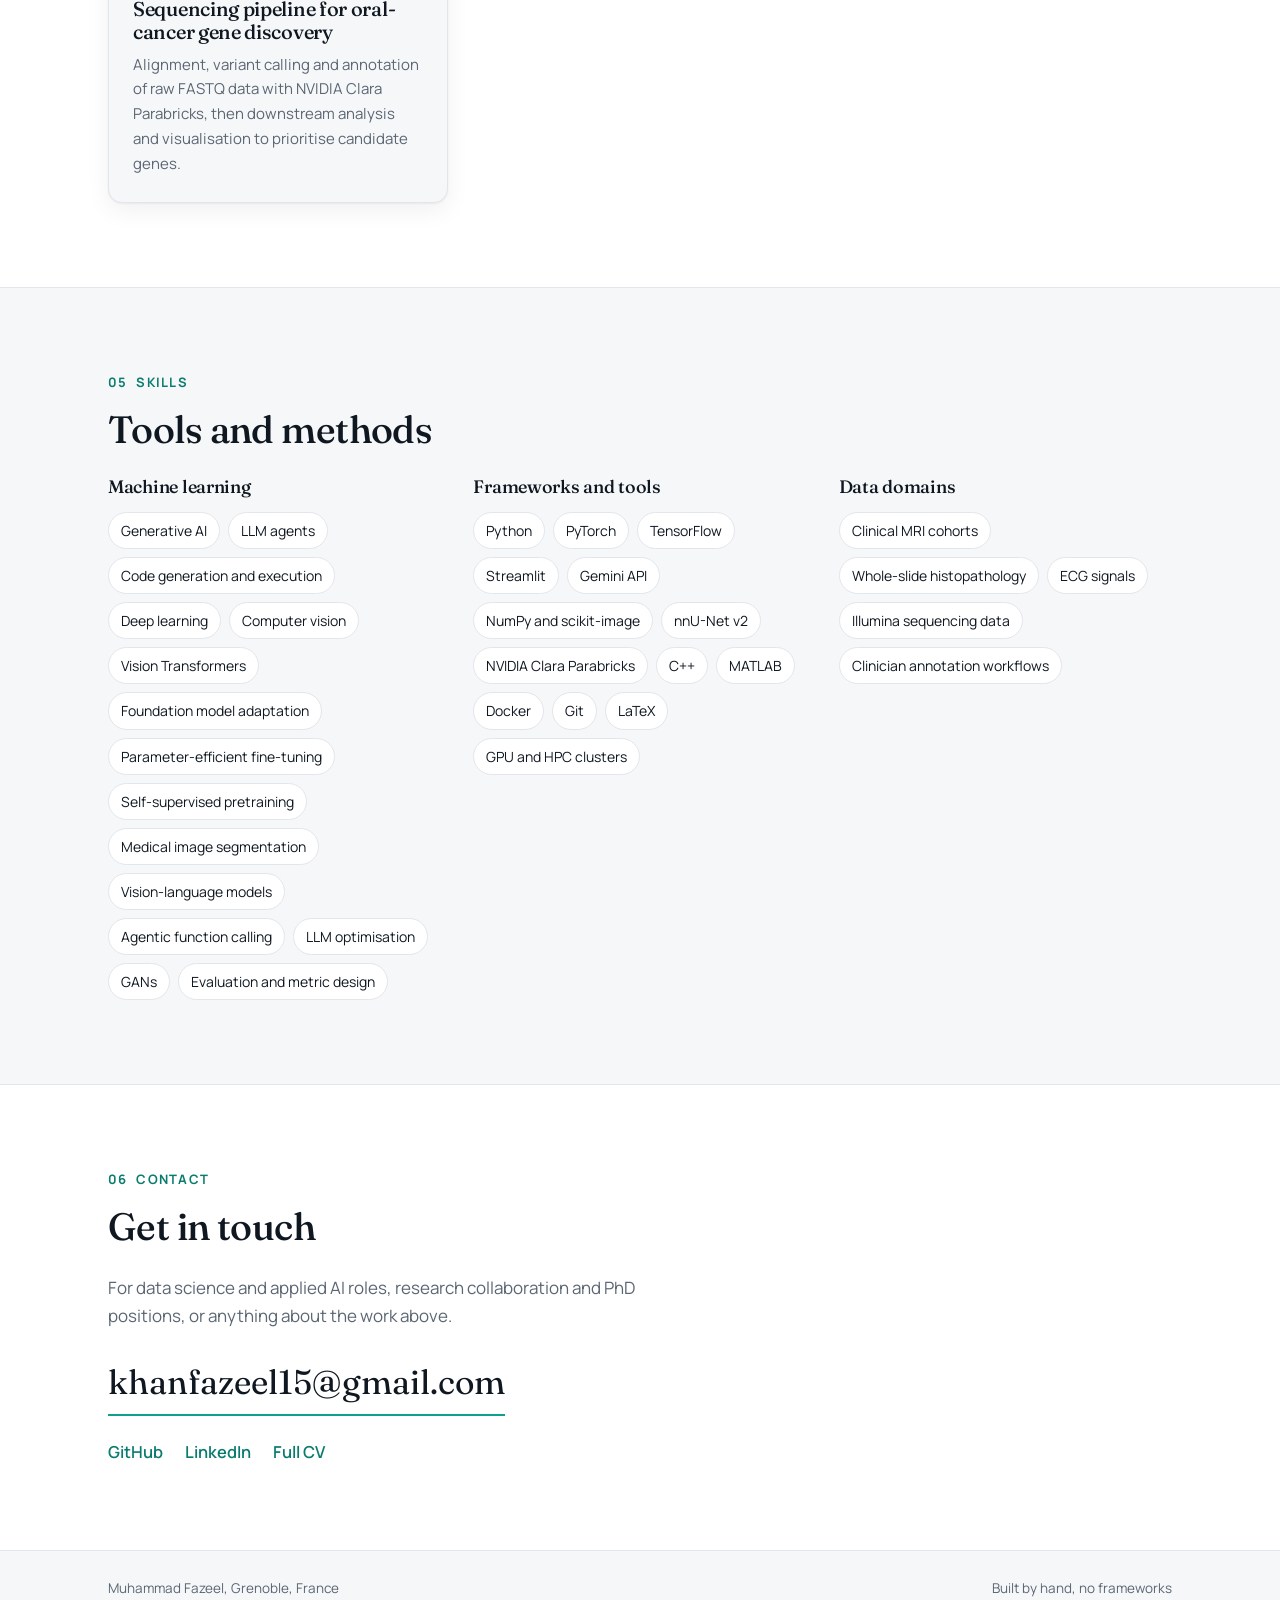
==== commit 474f7b05: "Fixes in Internship Work Some minor fixes in CV especially the internship work representation" ====
--- a/index.html
+++ b/index.html
@@ -4,9 +4,9 @@
 <meta charset="utf-8">
 <meta name="viewport" content="width=device-width, initial-scale=1">
 <title>Muhammad Fazeel</title>
-<meta name="description" content="Muhammad Fazeel, data scientist working on generative AI, LLM agents, computer vision and applied deep learning across images, signals and large-scale data.">
+<meta name="description" content="Muhammad Fazeel, machine learning researcher working on medical imaging, foundation model adaptation, self-supervised learning and LLM agents across images, signals and sequencing data.">
 <meta property="og:title" content="Muhammad Fazeel">
-<meta property="og:description" content="Data science and generative AI: LLM agents, computer vision, signals and large-scale data.">
+<meta property="og:description" content="Machine learning for medical imaging and health data, plus LLM agents, signals and large-scale data.">
 <meta property="og:image" content="https://fazeel15.github.io/profile.jpg">
 <link rel="icon" href="data:image/svg+xml,<svg xmlns='http://www.w3.org/2000/svg' viewBox='0 0 32 32'><rect width='32' height='32' rx='7' fill='%230f9f8f'/><text x='16' y='22' font-family='system-ui' font-size='17' font-weight='700' fill='white' text-anchor='middle'>F</text></svg>">
 <link rel="preconnect" href="https://fonts.googleapis.com">
@@ -46,9 +46,9 @@
 <section class="hero" id="top">
   <div class="wrap hero-grid">
     <div class="hero-text">
-      <p class="eyebrow">Data scientist and machine learning engineer, Grenoble, France</p>
-      <h1>Generative AI and machine learning, built to hold up outside the benchmark.</h1>
-      <p class="hero-p">I work across data science and deep learning: LLM agents that plan a task, write the Python for it and run it; vision models adapted with few labels; and pipelines over images, signals and sequencing data. The through line is making moderate-size models useful through careful adaptation and honest evaluation rather than through scale. Clinical data is where I have gone deepest, because it punishes anything that only works on a benchmark.</p>
+      <p class="eyebrow">Machine learning researcher, Grenoble, France</p>
+      <h1>Machine learning for medical data, built to hold up outside the benchmark.</h1>
+      <p class="hero-p">I work across medical imaging, physiological signals and sequencing data, with a focus on vision models adapted with few labels, self-supervised learning from unlabelled data, and evaluation that reflects the clinical question. I also build LLM agents that plan a task, write the Python for it and run it. The through line is making moderate-size models useful through careful adaptation and honest evaluation rather than through scale. Clinical data is where I have gone deepest, because it punishes anything that only works on a benchmark.</p>
       <div class="actions">
         <a class="btn btn-primary" href="cv.html">Read my CV</a>
         <a class="btn btn-ghost" href="mailto:khanfazeel15@gmail.com">Email me</a>
@@ -63,20 +63,20 @@
   <div class="wrap">
     <ul class="modalities">
       <li>
+        <svg viewBox="0 0 24 24" aria-hidden="true"><rect x="3" y="3" width="18" height="18" rx="2"/><circle cx="9" cy="9" r="2"/><circle cx="15" cy="14" r="2.5"/><circle cx="8" cy="16" r="1.5"/></svg>
+        <div><b>Computer vision</b><span>Foundation model adaptation, segmentation, gigapixel images</span></div>
+      </li>
+      <li>
+        <svg viewBox="0 0 24 24" aria-hidden="true"><path d="M2 12h4l2-6 3 12 3-9 2 3h6"/></svg>
+        <div><b>Signals</b><span>ECG classification, spectrogram source separation with GANs</span></div>
+      </li>
+      <li>
+        <svg viewBox="0 0 24 24" aria-hidden="true"><path d="M7 3c0 6 10 6 10 12M17 3c0 6-10 6-10 12M7 21c0-3 10-3 10-6M17 21c0-3-10-3-10-6M9 7h6M9 17h6"/></svg>
+        <div><b>Data at scale</b><span>Sequencing pipelines, dataset evaluation, GPU and HPC clusters</span></div>
+      </li>
+      <li>
         <svg viewBox="0 0 24 24" aria-hidden="true"><circle cx="12" cy="12" r="9"/><circle cx="12" cy="12" r="4.5"/><path d="M12 3v3M12 18v3M3 12h3M18 12h3"/></svg>
         <div><b>Generative AI</b><span>LLM agents, tool use and code generation, agentic function calling</span></div>
-      </li>
-      <li>
-        <svg viewBox="0 0 24 24" aria-hidden="true"><rect x="3" y="3" width="18" height="18" rx="2"/><circle cx="9" cy="9" r="2"/><circle cx="15" cy="14" r="2.5"/><circle cx="8" cy="16" r="1.5"/></svg>
-        <div><b>Computer vision</b><span>Foundation model adaptation, segmentation, gigapixel images</span></div>
-      </li>
-      <li>
-        <svg viewBox="0 0 24 24" aria-hidden="true"><path d="M2 12h4l2-6 3 12 3-9 2 3h6"/></svg>
-        <div><b>Signals</b><span>ECG classification, spectrogram source separation with GANs</span></div>
-      </li>
-      <li>
-        <svg viewBox="0 0 24 24" aria-hidden="true"><path d="M7 3c0 6 10 6 10 12M17 3c0 6-10 6-10 12M7 21c0-3 10-3 10-6M17 21c0-3-10-3-10-6M9 7h6M9 17h6"/></svg>
-        <div><b>Data at scale</b><span>Sequencing pipelines, dataset evaluation, GPU and HPC clusters</span></div>
       </li>
     </ul>
   </div>
@@ -96,9 +96,9 @@
         <aside class="facts">
           <dl>
             <div><dt>Currently</dt><dd>Python Data Scientist and Analyst, Turing, remote</dd></div>
-            <div><dt>Focus</dt><dd>Generative AI and LLM agents, computer vision, applied data science</dd></div>
+            <div><dt>Focus</dt><dd>Medical imaging, foundation model adaptation, self-supervised learning, LLM agents</dd></div>
             <div><dt>Education</dt><dd>M.Sc. Signals and Image Processing, Grenoble INP Phelma, 2026</dd></div>
-            <div><dt>Languages</dt><dd>English C1, French beginner, Urdu, Hindko and Pashto native</dd></div>
+            <div><dt>Languages</dt><dd>English C1, Urdu, Hindko and Pashto native</dd></div>
             <div><dt>Based in</dt><dd>Grenoble, France</dd></div>
           </dl>
         </aside>
@@ -126,12 +126,14 @@
           <div class="tl-body">
             <h3>Research Intern</h3>
             <p class="tl-where">GIPSA-Lab (CNRS), Inria Grenoble Rhone-Alpes and CHU Grenoble Alpes</p>
-            <p>Master's thesis on automatic quantification of skeletal muscle in pediatric MRI. Measured how far SegmentAnyMuscle, a foundation model pretrained on adult MRI, transfers to children, and characterised its failure modes along acquisition, anatomy and pathology on a clinical cohort of nine children.</p>
+            <p>Master's thesis on automatic quantification of skeletal muscle in pediatric MRI. Asked how far SegmentAnyMuscle, a foundation model pretrained on adult MRI, generalises to children with neuromuscular disease, and what minimum adaptation makes it usable.</p>
             <ul>
-              <li>Benchmarked three annotation-efficient adaptation routes: parameter-efficient fine-tuning with a frozen Vision Transformer, adapters and a mixture-of-experts head; a 2-D nnU-Net trained from scratch, reaching Dice 0.94 on a held-out severe-pathology thigh; and self-supervised masked-image pretraining on 123 unlabelled series.</li>
-              <li>Built a human-in-the-loop workflow in which clinicians corrected predictions instead of redrawing them, producing 285 expert-reviewed slices across 30 volumes from a previously unannotated archive.</li>
+              <li>Showed through clinical feedback that the model does not generalise. It predicted muscle in children whose disease had left no muscle, and its failures followed acquisition, anatomical coverage and pathology.</li>
+              <li>Learned skeletal muscle anatomy with the radiologists and built a human-in-the-loop workflow in which clinicians corrected predictions instead of redrawing them, turning a previously unannotated clinical archive into expert-reviewed training data.</li>
+              <li>Fine-tuned the foundation model with adapter layers, following the SegmentAnyMuscle authors, and showed that this is not enough with a small labelled set.</li>
+              <li>Trained a 2-D nnU-Net from scratch and, separately, pretrained its encoder with SimMIM-style masked image modelling on unlabelled scans before fine-tuning the decoder. The pretrained model was the most reliable at predicting no muscle where there was none.</li>
               <li>Tested MedGemma as a controller for pixel-level annotation, through brush-tool control and function calling, to find where a general medical VLM stops being reliable for localisation.</li>
-              <li>Redesigned the evaluation protocol for empty reference masks, replacing Dice with a muscle-to-total-tissue ratio and explicit false-positive accounting.</li>
+              <li>Redesigned the evaluation protocol for empty reference masks, where Dice cannot rank predictions, using a muscle-to-total-tissue ratio and explicit false-positive accounting.</li>
             </ul>
             <p class="tl-tags">PyTorch · nnU-Net v2 · NVIDIA H100 · GRICAD HPC</p>
           </div>
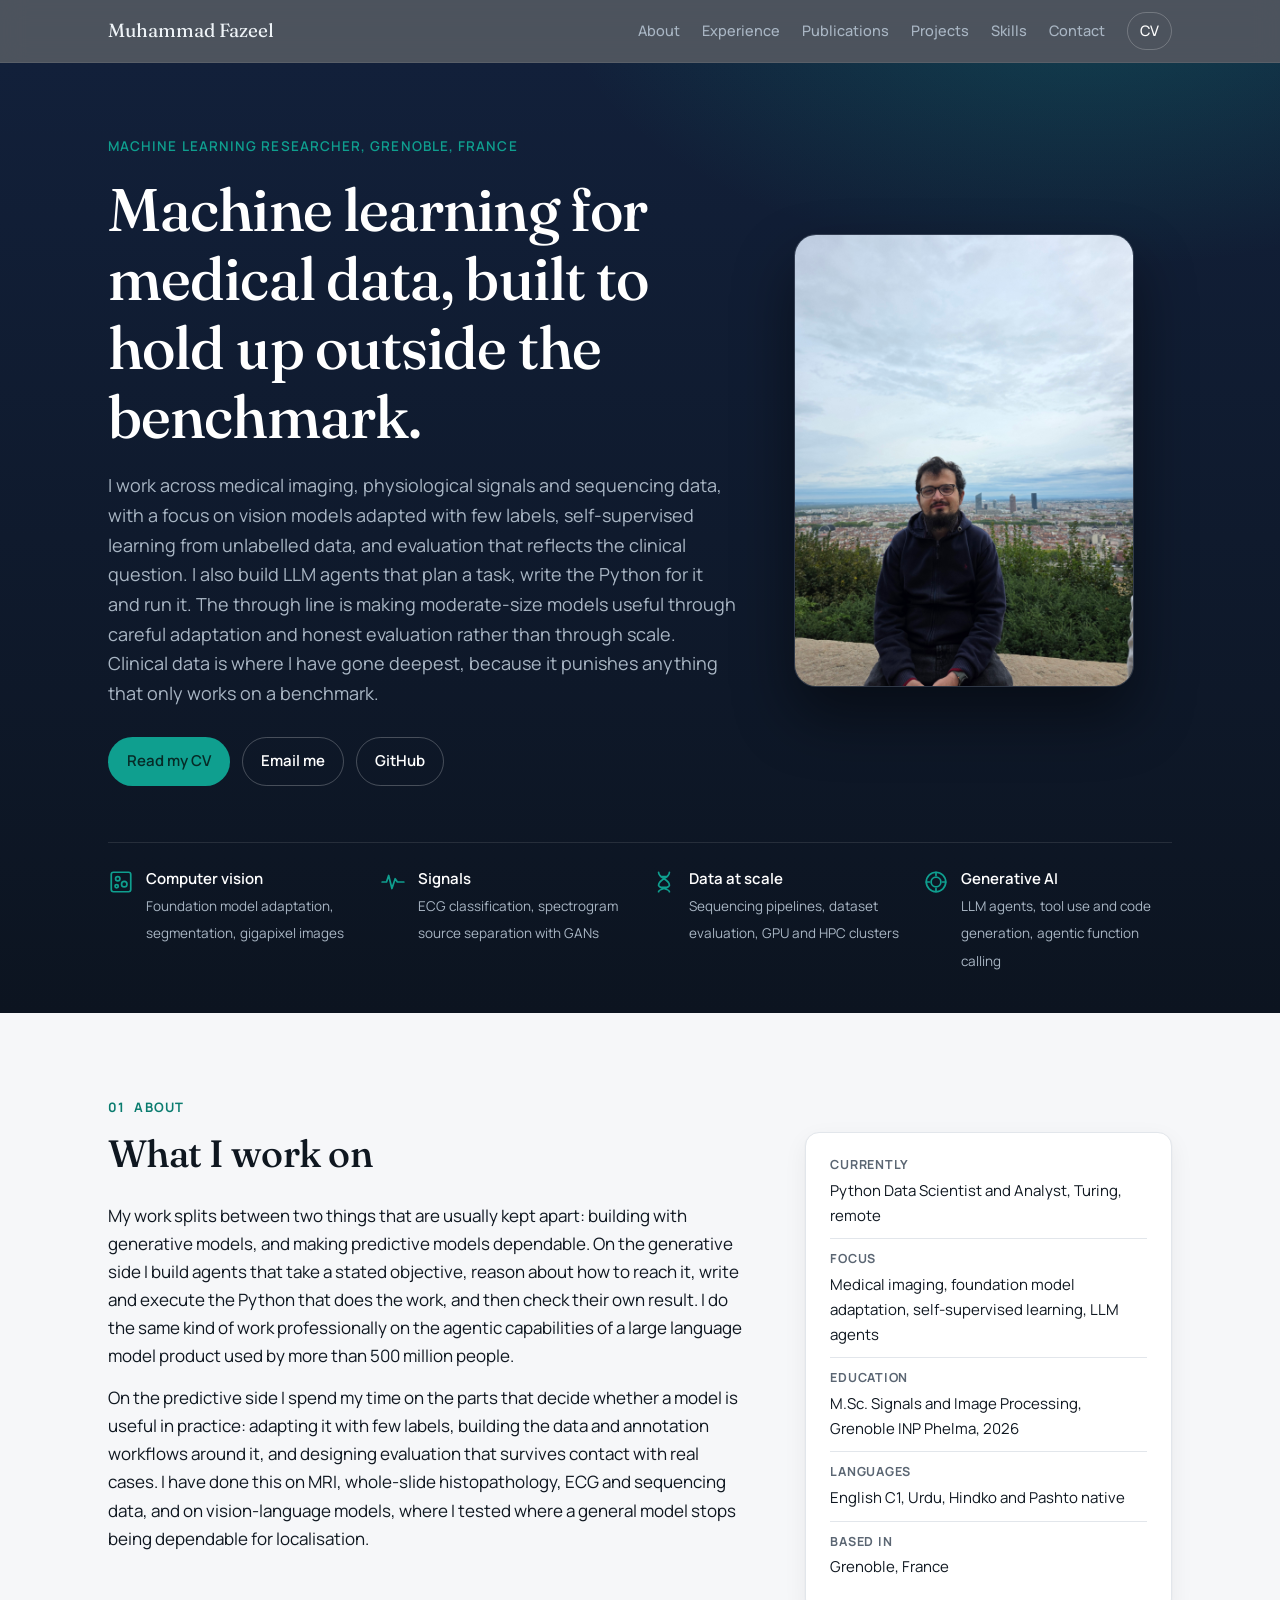
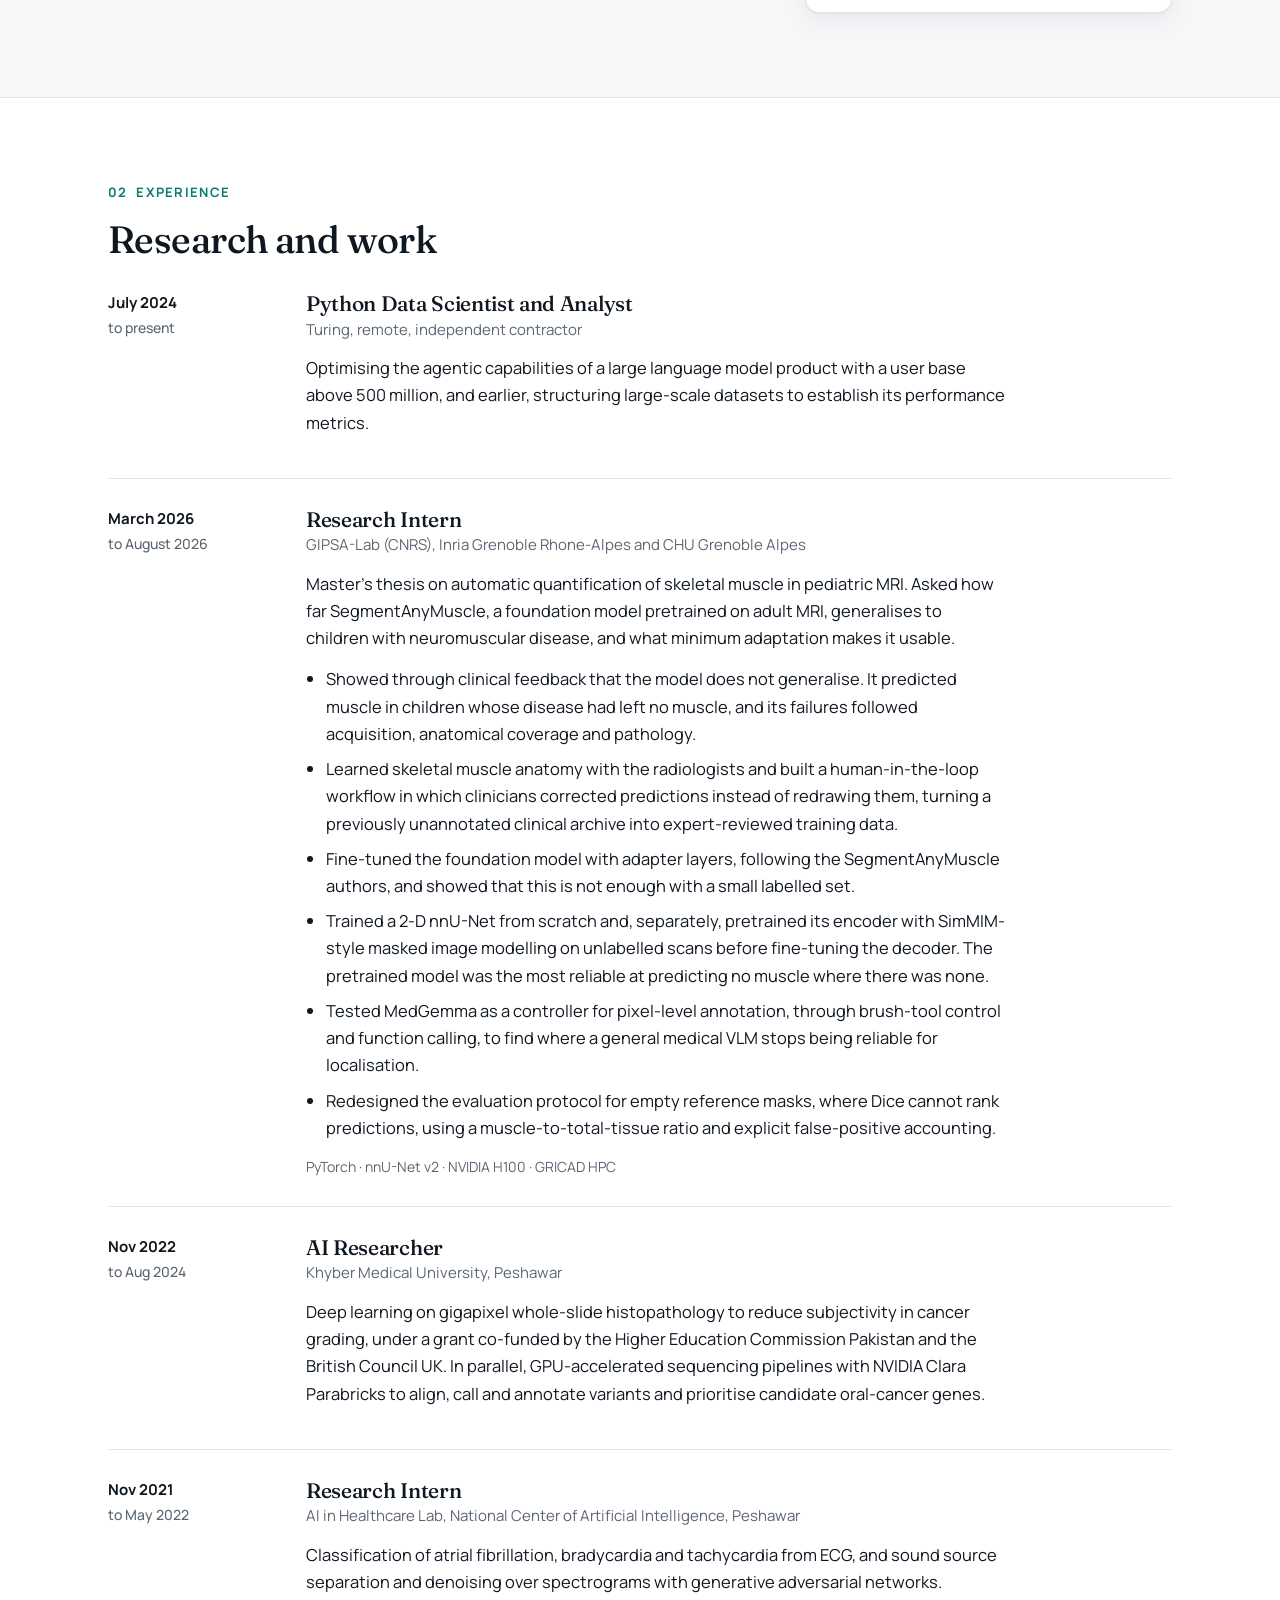
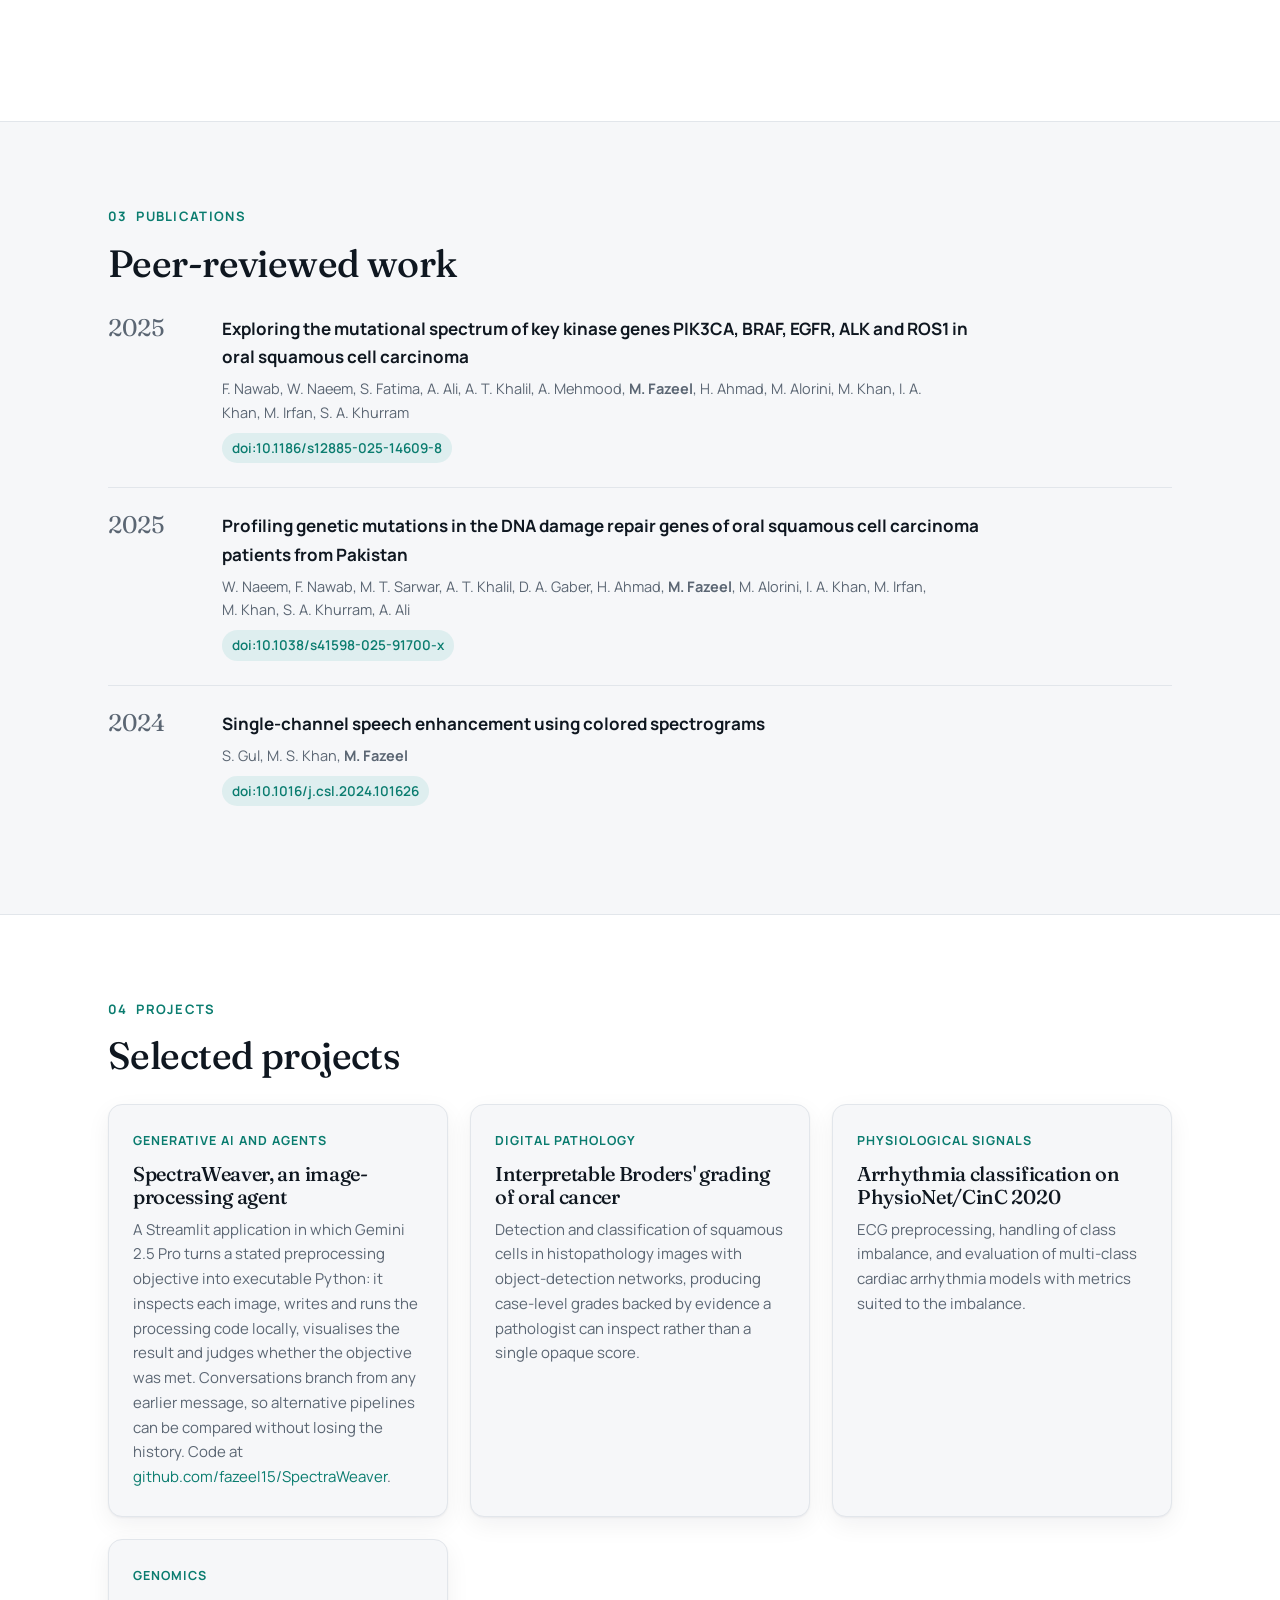
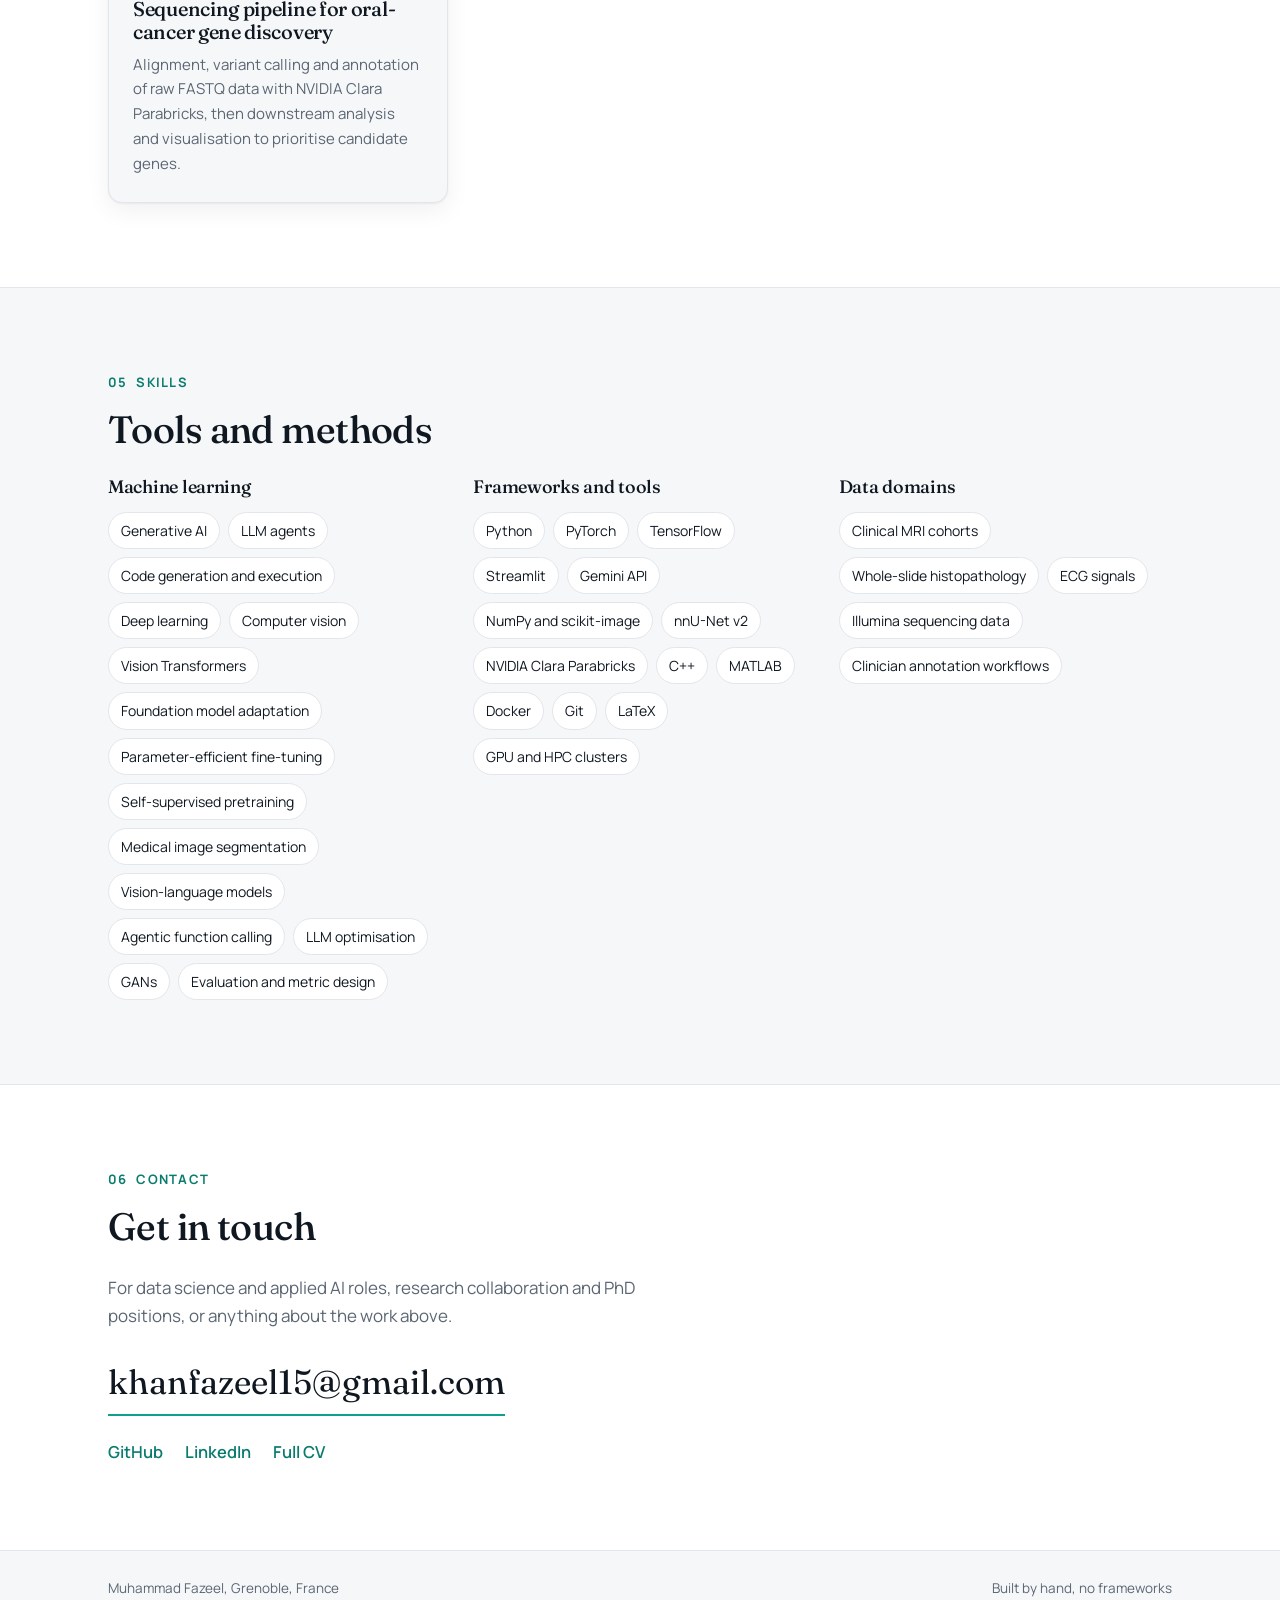
==== commit 4549b4bd: "Fix to themes" ====
--- a/index.html
+++ b/index.html
@@ -13,10 +13,6 @@
 <link rel="preconnect" href="https://fonts.gstatic.com" crossorigin>
 <link href="https://fonts.googleapis.com/css2?family=Fraunces:opsz,wght@9..144,400;9..144,500;9..144,600&family=Manrope:wght@400;500;600;700&display=swap" rel="stylesheet">
 <link rel="stylesheet" href="style.css">
-<script>
-  // Apply saved theme before paint to avoid a flash
-  try { var t = localStorage.getItem('theme'); if (t) document.documentElement.setAttribute('data-theme', t); } catch (e) {}
-</script>
 </head>
 <body>
 <a class="skip" href="#about">Skip to content</a>
@@ -35,10 +31,6 @@
       <a href="#skills">Skills</a>
       <a href="#contact">Contact</a>
       <a class="nav-cv" href="cv.html">CV</a>
-      <button class="theme-btn" aria-label="Toggle dark mode" title="Toggle theme">
-        <svg class="sun" viewBox="0 0 24 24" width="18" height="18" fill="none" stroke="currentColor" stroke-width="2" stroke-linecap="round"><circle cx="12" cy="12" r="4"/><path d="M12 2v2M12 20v2M4.9 4.9l1.4 1.4M17.7 17.7l1.4 1.4M2 12h2M20 12h2M4.9 19.1l1.4-1.4M17.7 6.3l1.4-1.4"/></svg>
-        <svg class="moon" viewBox="0 0 24 24" width="18" height="18" fill="none" stroke="currentColor" stroke-width="2" stroke-linecap="round"><path d="M21 12.8A9 9 0 1 1 11.2 3a7 7 0 0 0 9.8 9.8z"/></svg>
-      </button>
     </nav>
   </div>
 </header>
